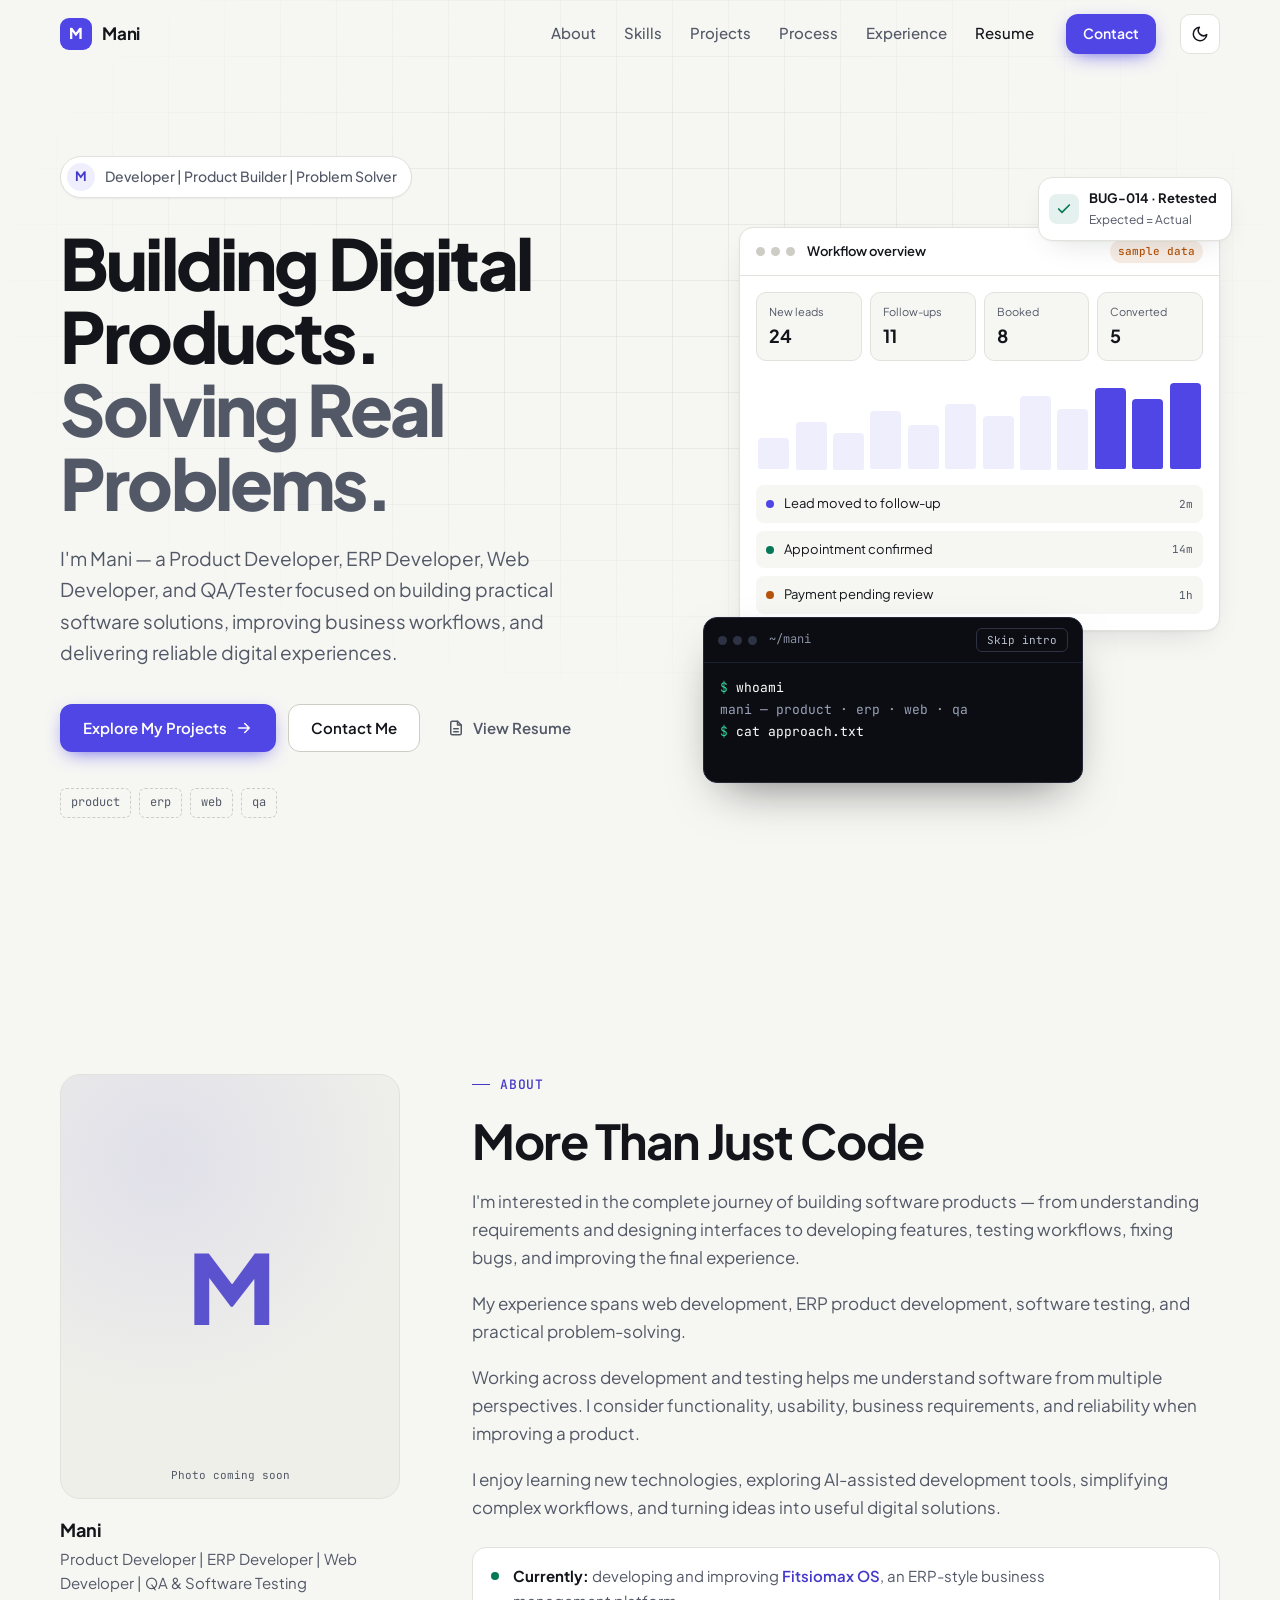
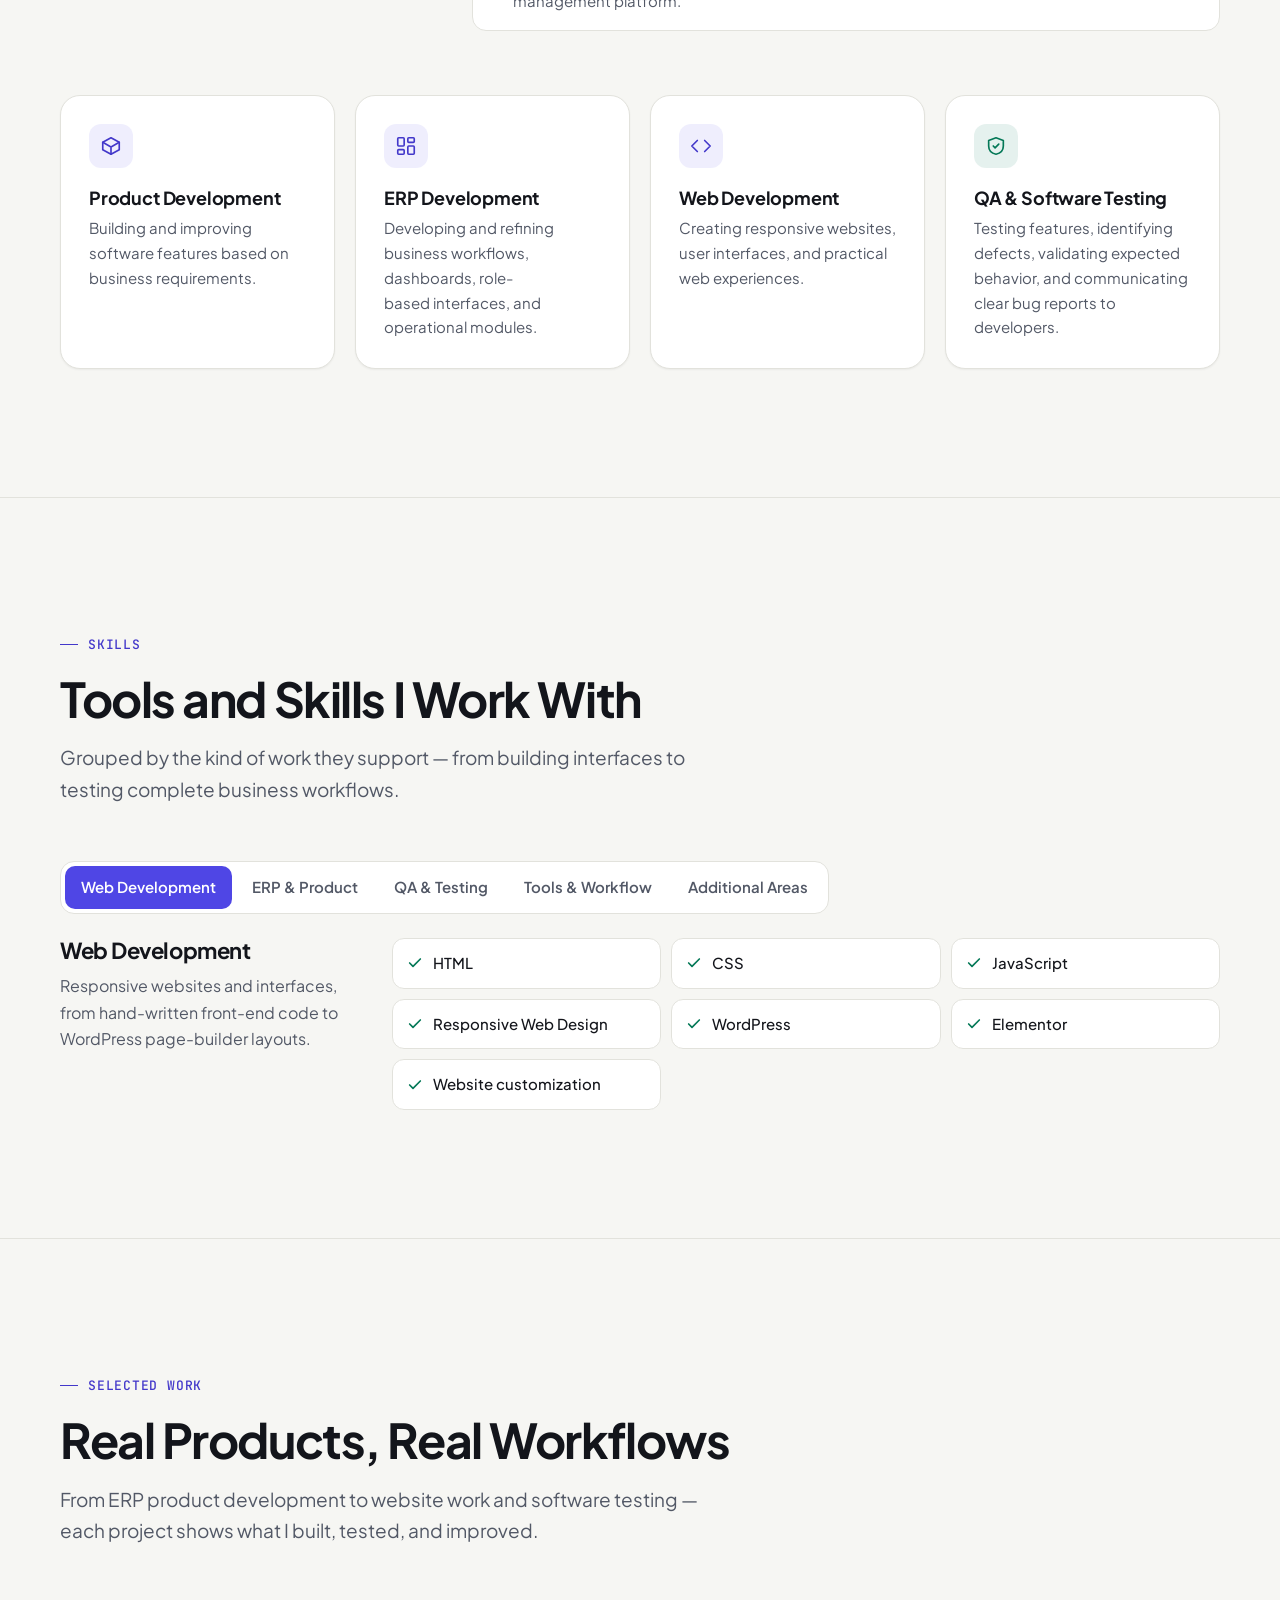
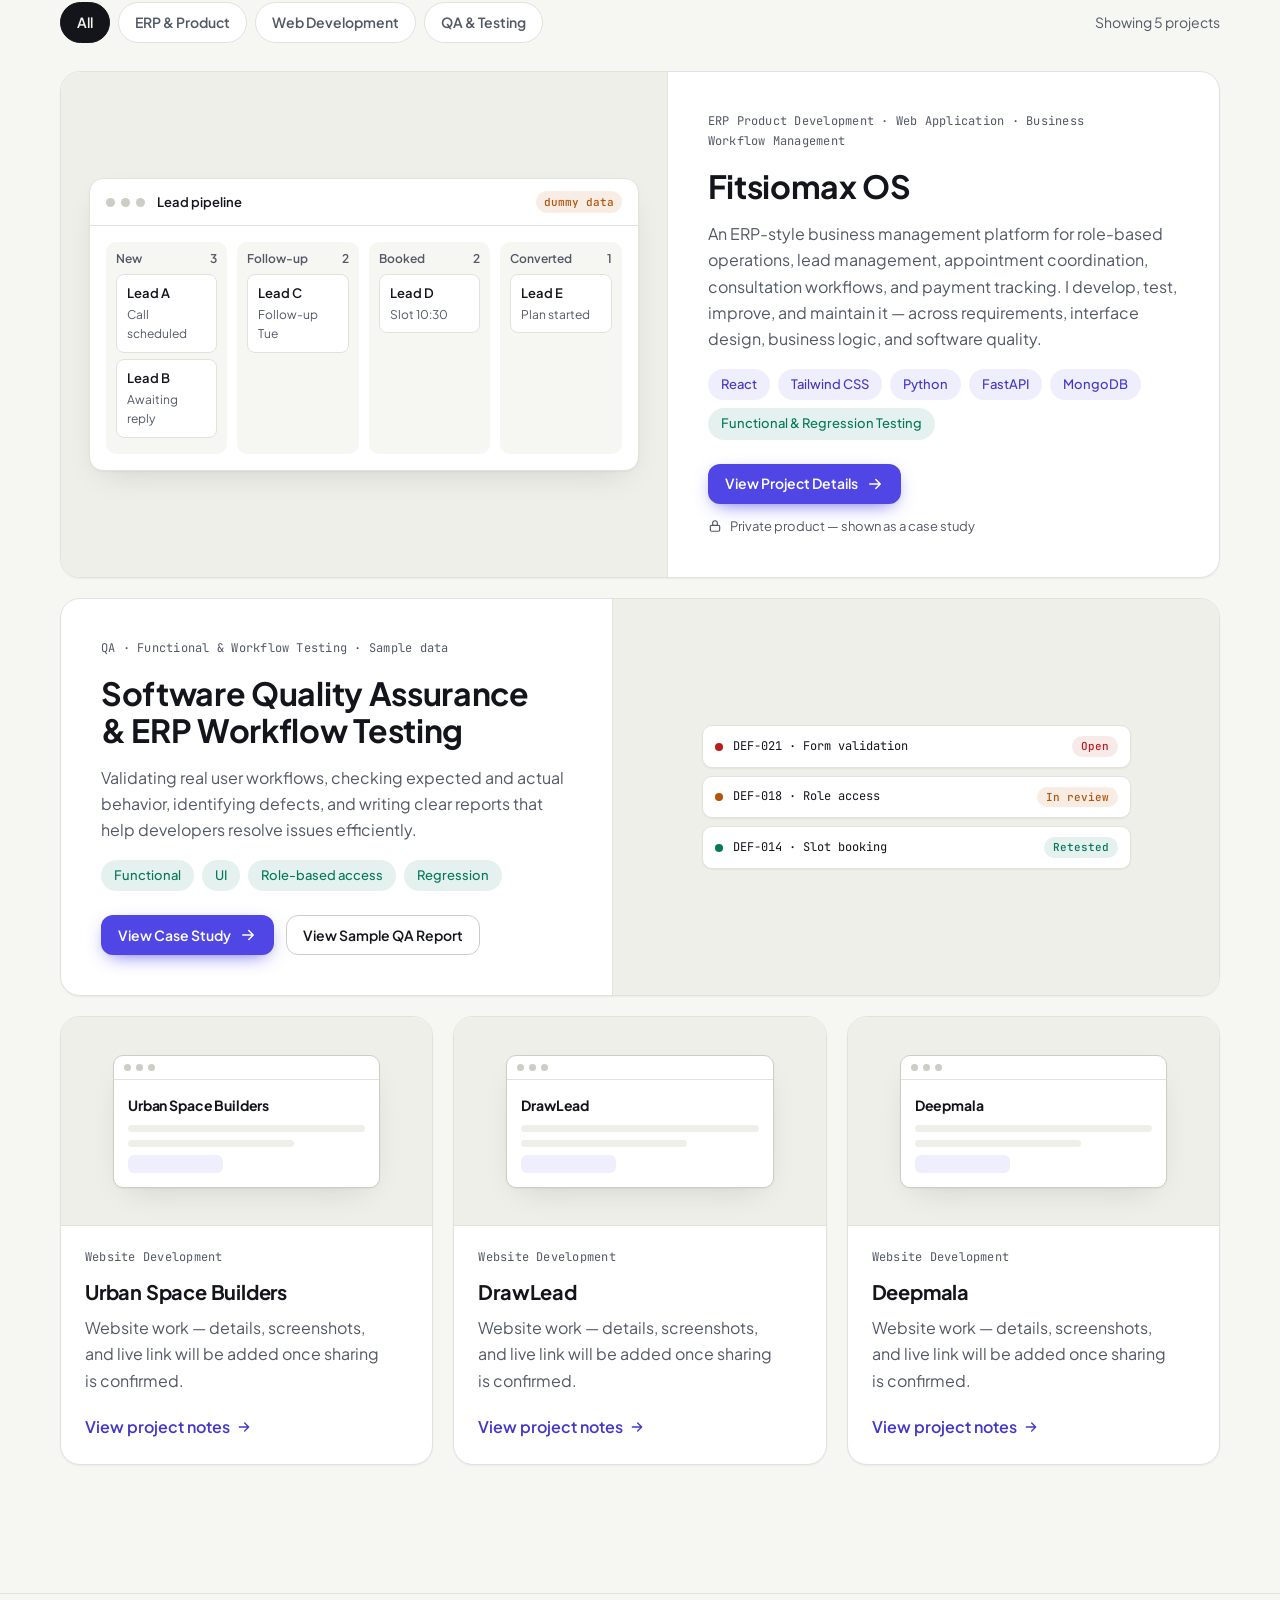
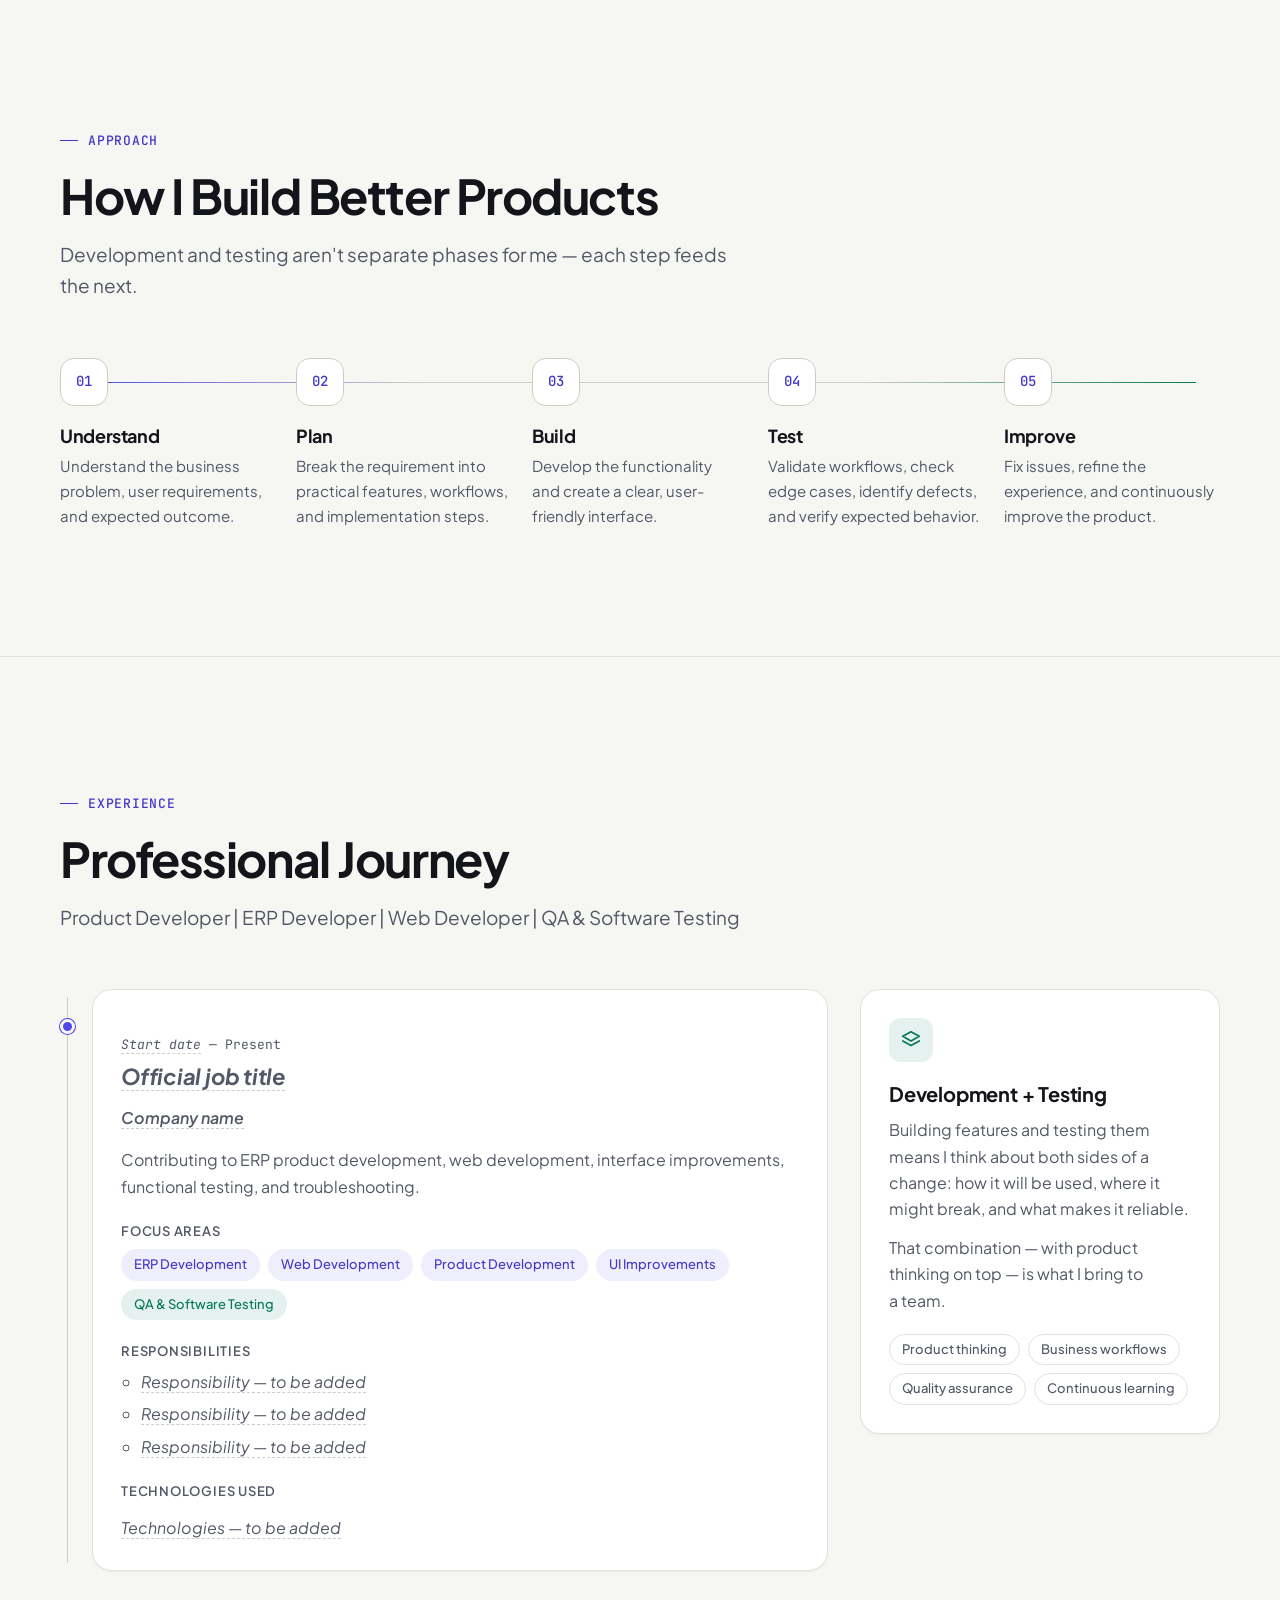
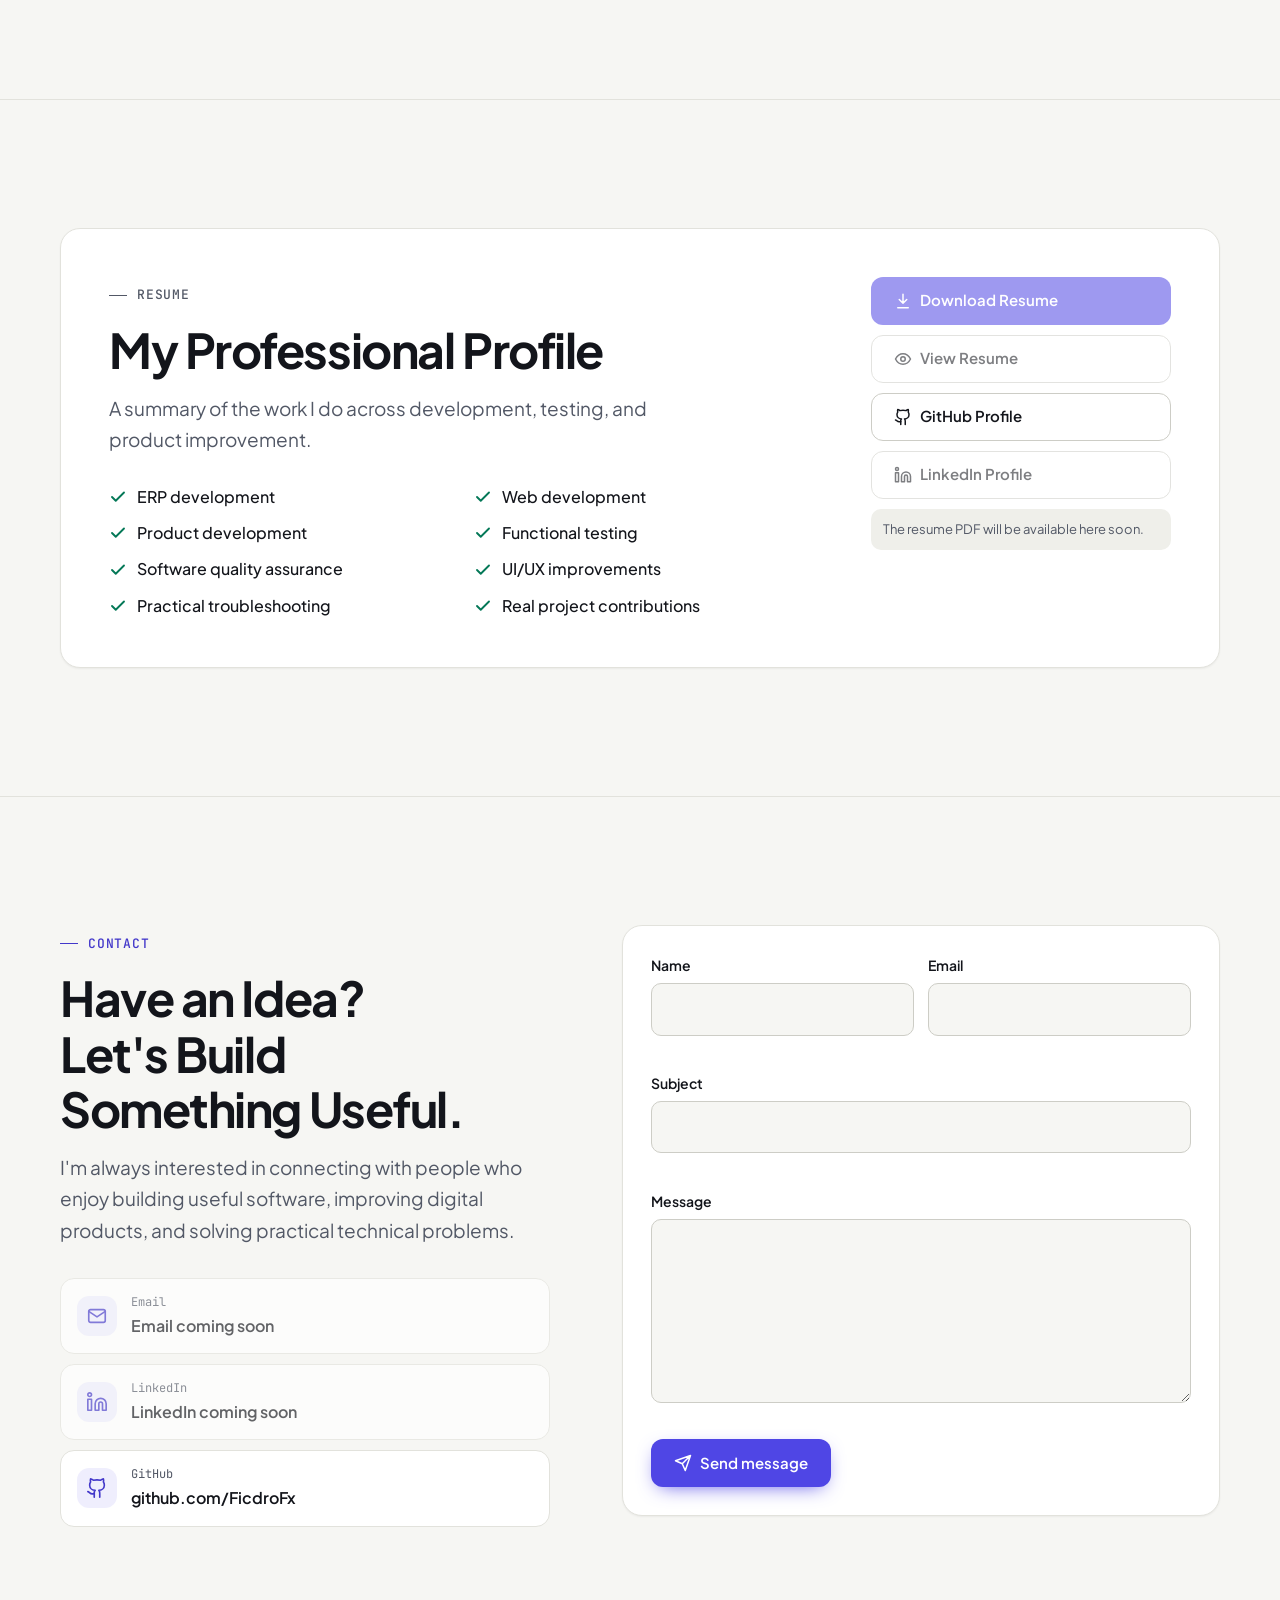
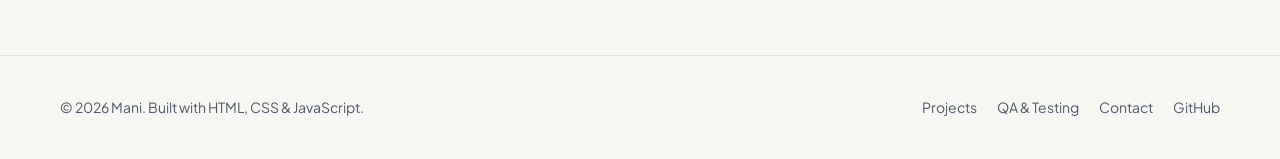
==== index.html @ da6dd42a "Add portfolio website: homepage, case studies, design system Plain HTML/CSS/JS portfolio for Mani, r" ====
<!doctype html>
<html lang="en" data-root="">
<head>
  <meta charset="utf-8">
  <meta name="viewport" content="width=device-width, initial-scale=1">
  <title>Mani | Product Developer, ERP Developer &amp; Web Developer</title>
  <meta name="description" content="Explore Mani's portfolio featuring ERP product development, web development, software testing, QA workflows, and practical digital product improvements.">
  <meta name="author" content="Mani">
  <link rel="canonical" href="https://ficdrofx.github.io/MeeeWeb/">

  <meta property="og:type" content="website">
  <meta property="og:site_name" content="Mani — Portfolio">
  <meta property="og:title" content="Mani | Product Developer, ERP Developer &amp; Web Developer">
  <meta property="og:description" content="ERP product development, web development, and software QA — building, testing, and improving real software products.">
  <meta property="og:url" content="https://ficdrofx.github.io/MeeeWeb/">
  <meta property="og:image" content="https://ficdrofx.github.io/MeeeWeb/assets/img/og-image.png">
  <meta property="og:image:width" content="1200">
  <meta property="og:image:height" content="630">
  <meta name="twitter:card" content="summary_large_image">

  <meta name="theme-color" content="#f6f6f3" media="(prefers-color-scheme: light)">
  <meta name="theme-color" content="#0c0e13" media="(prefers-color-scheme: dark)">
  <link rel="icon" href="assets/img/favicon.svg" type="image/svg+xml">
  <link rel="apple-touch-icon" href="assets/img/apple-touch-icon.png">

  <script>
    (function () {
      var t;
      try { t = localStorage.getItem("theme"); } catch (e) {}
      if (t !== "light" && t !== "dark") t = matchMedia("(prefers-color-scheme: dark)").matches ? "dark" : "light";
      document.documentElement.setAttribute("data-theme", t);
      document.documentElement.classList.add("js");
    })();
  </script>

  <link rel="preconnect" href="https://fonts.googleapis.com">
  <link rel="preconnect" href="https://fonts.gstatic.com" crossorigin>
  <link rel="stylesheet" href="https://fonts.googleapis.com/css2?family=JetBrains+Mono:wght@400;500;600&family=Plus+Jakarta+Sans:wght@400;500;600;700;800&display=swap">
  <link rel="stylesheet" href="assets/css/styles.css">
  <script src="assets/js/config.js" defer></script>
  <script src="assets/js/main.js" defer></script>

  <script type="application/ld+json">
  {
    "@context": "https://schema.org",
    "@type": "Person",
    "name": "Mani",
    "jobTitle": "Product Developer, ERP Developer, Web Developer, QA & Software Testing",
    "url": "https://ficdrofx.github.io/MeeeWeb/",
    "sameAs": ["https://github.com/FicdroFx"]
  }
  </script>
</head>
<body>
  <a class="skip-link" href="#main">Skip to content</a>

  <header class="site-header">
    <div class="container header-inner">
      <a class="brand" href="#top" aria-label="Mani, back to top">
        <span class="brand-mark" aria-hidden="true">M</span>
        <span>Mani</span>
      </a>
      <nav id="site-nav" class="site-nav" aria-label="Primary">
        <ul class="nav-list">
          <li><a class="nav-link" href="#about">About</a></li>
          <li><a class="nav-link" href="#skills">Skills</a></li>
          <li><a class="nav-link" href="#projects">Projects</a></li>
          <li><a class="nav-link" href="#process">Process</a></li>
          <li><a class="nav-link" href="#experience">Experience</a></li>
          <li><a class="nav-link" href="#resume">Resume</a></li>
        </ul>
        <a class="btn btn-primary btn-sm nav-cta" href="#contact">Contact</a>
      </nav>
      <div class="header-actions">
        <button class="icon-btn" type="button" data-theme-toggle aria-label="Switch theme">
          <svg class="icon-sun" viewBox="0 0 24 24" fill="none" stroke="currentColor" stroke-width="2" stroke-linecap="round" aria-hidden="true"><circle cx="12" cy="12" r="4"/><path d="M12 2v2M12 20v2M4.9 4.9l1.4 1.4M17.7 17.7l1.4 1.4M2 12h2M20 12h2M4.9 19.1l1.4-1.4M17.7 6.3l1.4-1.4"/></svg>
          <svg class="icon-moon" viewBox="0 0 24 24" fill="none" stroke="currentColor" stroke-width="2" stroke-linecap="round" stroke-linejoin="round" aria-hidden="true"><path d="M21 12.8A9 9 0 1 1 11.2 3a7 7 0 0 0 9.8 9.8z"/></svg>
        </button>
        <button class="icon-btn menu-toggle" type="button" data-menu-toggle aria-controls="site-nav" aria-expanded="false" aria-label="Open menu">
          <svg class="icon-menu" viewBox="0 0 24 24" fill="none" stroke="currentColor" stroke-width="2" stroke-linecap="round" aria-hidden="true"><path d="M4 7h16M4 12h16M4 17h16"/></svg>
          <svg class="icon-close" viewBox="0 0 24 24" fill="none" stroke="currentColor" stroke-width="2" stroke-linecap="round" aria-hidden="true"><path d="M6 6l12 12M18 6 6 18"/></svg>
        </button>
      </div>
    </div>
  </header>

  <main id="main" tabindex="-1">

    <!-- ============ HERO ============ -->
    <section id="top" class="hero" aria-labelledby="hero-title">
      <div class="container hero-grid">
        <div class="hero-copy">
          <p class="status-badge reveal">
            <span class="avatar" data-photo data-photo-decorative aria-hidden="true">M</span>
            Developer | Product Builder | Problem Solver
          </p>
          <h1 id="hero-title" class="hero-title reveal reveal-delay-1">
            Building Digital Products.
            <span>Solving Real Problems.</span>
          </h1>
          <p class="hero-text reveal reveal-delay-2">
            I'm Mani — a Product Developer, ERP Developer, Web Developer, and QA/Tester focused on building practical software solutions, improving business workflows, and delivering reliable digital experiences.
          </p>
          <div class="hero-actions reveal reveal-delay-3">
            <a class="btn btn-primary" href="#projects">
              Explore My Projects
              <svg class="icon-arrow" viewBox="0 0 24 24" fill="none" stroke="currentColor" stroke-width="2" stroke-linecap="round" stroke-linejoin="round" aria-hidden="true"><path d="M5 12h14M13 6l6 6-6 6"/></svg>
            </a>
            <a class="btn btn-secondary" href="#contact">Contact Me</a>
            <a class="btn btn-ghost" href="#resume">
              <svg viewBox="0 0 24 24" fill="none" stroke="currentColor" stroke-width="2" stroke-linecap="round" stroke-linejoin="round" aria-hidden="true"><path d="M14 3H7a2 2 0 0 0-2 2v14a2 2 0 0 0 2 2h10a2 2 0 0 0 2-2V8z"/><path d="M14 3v5h5M9 13h6M9 17h6"/></svg>
              View Resume
            </a>
          </div>
          <ul class="hero-roles reveal reveal-delay-3" aria-label="Areas of work">
            <li>product</li>
            <li>erp</li>
            <li>web</li>
            <li>qa</li>
          </ul>
        </div>

        <!-- Product-interface composition. All numbers are sample data. -->
        <div class="hero-visual reveal reveal-delay-2">
          <div class="mock-window hv-dashboard" aria-hidden="true">
            <div class="mock-bar">
              <span class="dots"><i></i><i></i><i></i></span>
              <span class="mock-title">Workflow overview</span>
              <span class="mock-pill">sample data</span>
            </div>
            <div class="mock-body">
              <div class="mock-stats">
                <div class="mock-stat"><span>New leads</span><strong>24</strong></div>
                <div class="mock-stat"><span>Follow-ups</span><strong>11</strong></div>
                <div class="mock-stat"><span>Booked</span><strong>8</strong></div>
                <div class="mock-stat"><span>Converted</span><strong>5</strong></div>
              </div>
              <div class="mock-chart">
                <i style="--h:34%;--i:0"></i><i style="--h:52%;--i:1"></i><i style="--h:40%;--i:2"></i><i style="--h:63%;--i:3"></i><i style="--h:48%;--i:4"></i><i style="--h:71%;--i:5"></i><i style="--h:58%;--i:6"></i><i style="--h:80%;--i:7"></i><i style="--h:66%;--i:8"></i><i class="on" style="--h:88%;--i:9"></i><i class="on" style="--h:76%;--i:10"></i><i class="on" style="--h:94%;--i:11"></i>
              </div>
              <ul class="mock-rows">
                <li><span class="dot"></span>Lead moved to follow-up<span>2m</span></li>
                <li><span class="dot dot-green"></span>Appointment confirmed<span>14m</span></li>
                <li><span class="dot dot-amber"></span>Payment pending review<span>1h</span></li>
              </ul>
            </div>
          </div>

          <div class="terminal hv-terminal" data-terminal>
            <div class="terminal-bar">
              <span class="dots" aria-hidden="true"><i></i><i></i><i></i></span>
              <span aria-hidden="true">~/mani</span>
              <button class="terminal-skip" type="button" data-terminal-skip>Skip intro</button>
            </div>
            <p class="visually-hidden">Mani works across product, ERP, web, and QA, following a process of understand, plan, build, test, and improve.</p>
            <div class="terminal-output" aria-hidden="true">
              <p class="t-line t-cmd" data-line>whoami</p>
              <p class="t-line" data-line>mani — product · erp · web · qa</p>
              <p class="t-line t-cmd" data-line>cat approach.txt</p>
              <p class="t-line" data-line>understand → plan → build → test → improve</p>
            </div>
          </div>

          <div class="hv-chip" aria-hidden="true">
            <span class="chip-icon"><svg viewBox="0 0 24 24" fill="none" stroke="currentColor" stroke-width="2.5" stroke-linecap="round" stroke-linejoin="round"><path d="M20 6 9 17l-5-5"/></svg></span>
            <div><strong>BUG-014 · Retested</strong><span>Expected = Actual</span></div>
          </div>
        </div>
      </div>
    </section>

    <!-- ============ ABOUT ============ -->
    <section id="about" class="section" aria-labelledby="about-title">
      <div class="container">
        <div class="about-grid">
          <figure class="profile-card reveal">
            <!-- Replace with your photo by setting photoUrl in assets/js/config.js -->
            <div class="profile-photo" data-photo>
              <span class="profile-monogram" aria-hidden="true">M</span>
              <span class="profile-photo-note">Photo coming soon</span>
            </div>
            <figcaption>
              <strong>Mani</strong>
              <span>Product Developer | ERP Developer | Web Developer | QA &amp; Software Testing</span>
            </figcaption>
          </figure>

          <div class="about-copy reveal reveal-delay-1">
            <p class="eyebrow">About</p>
            <h2 id="about-title" class="section-title">More Than Just Code</h2>
            <p>I'm interested in the complete journey of building software products — from understanding requirements and designing interfaces to developing features, testing workflows, fixing bugs, and improving the final experience.</p>
            <p>My experience spans web development, ERP product development, software testing, and practical problem-solving.</p>
            <p>Working across development and testing helps me understand software from multiple perspectives. I consider functionality, usability, business requirements, and reliability when improving a product.</p>
            <p>I enjoy learning new technologies, exploring AI-assisted development tools, simplifying complex workflows, and turning ideas into useful digital solutions.</p>
            <div class="now-card">
              <span class="live-dot" aria-hidden="true"></span>
              <p><strong>Currently:</strong> developing and improving <a class="text-link" href="projects/fitsiomax-os/">Fitsiomax OS</a>, an ERP-style business management platform.</p>
            </div>
          </div>
        </div>

        <div class="grid grid-4">
          <article class="card card-hover feature-card reveal">
            <div class="icon-tile"><svg viewBox="0 0 24 24" fill="none" stroke="currentColor" stroke-width="1.8" stroke-linecap="round" stroke-linejoin="round" aria-hidden="true"><path d="M21 8 12 3 3 8v8l9 5 9-5z"/><path d="m3 8 9 5 9-5M12 13v8"/></svg></div>
            <h3>Product Development</h3>
            <p>Building and improving software features based on business requirements.</p>
          </article>
          <article class="card card-hover feature-card reveal reveal-delay-1">
            <div class="icon-tile"><svg viewBox="0 0 24 24" fill="none" stroke="currentColor" stroke-width="1.8" stroke-linecap="round" stroke-linejoin="round" aria-hidden="true"><rect x="3" y="3" width="7" height="9" rx="1"/><rect x="14" y="3" width="7" height="5" rx="1"/><rect x="14" y="12" width="7" height="9" rx="1"/><rect x="3" y="16" width="7" height="5" rx="1"/></svg></div>
            <h3>ERP Development</h3>
            <p>Developing and refining business workflows, dashboards, role-based interfaces, and operational modules.</p>
          </article>
          <article class="card card-hover feature-card reveal reveal-delay-2">
            <div class="icon-tile"><svg viewBox="0 0 24 24" fill="none" stroke="currentColor" stroke-width="1.8" stroke-linecap="round" stroke-linejoin="round" aria-hidden="true"><path d="m16 18 6-6-6-6M8 6l-6 6 6 6"/></svg></div>
            <h3>Web Development</h3>
            <p>Creating responsive websites, user interfaces, and practical web experiences.</p>
          </article>
          <article class="card card-hover feature-card reveal reveal-delay-3">
            <div class="icon-tile green"><svg viewBox="0 0 24 24" fill="none" stroke="currentColor" stroke-width="1.8" stroke-linecap="round" stroke-linejoin="round" aria-hidden="true"><path d="M12 3 4 6v6c0 5 3.5 8 8 9 4.5-1 8-4 8-9V6z"/><path d="m9 12 2 2 4-4"/></svg></div>
            <h3>QA &amp; Software Testing</h3>
            <p>Testing features, identifying defects, validating expected behavior, and communicating clear bug reports to developers.</p>
          </article>
        </div>
      </div>
    </section>

    <!-- ============ SKILLS ============ -->
    <section id="skills" class="section" aria-labelledby="skills-title">
      <div class="container">
        <div class="section-head reveal">
          <p class="eyebrow">Skills</p>
          <h2 id="skills-title" class="section-title">Tools and Skills I Work With</h2>
          <p class="lead">Grouped by the kind of work they support — from building interfaces to testing complete business workflows.</p>
        </div>

        <div data-tabs class="reveal">
          <div class="tablist" role="tablist" aria-label="Skill categories">
            <button class="tab" type="button" role="tab" id="tab-web" aria-controls="panel-web" aria-selected="true">Web Development</button>
            <button class="tab" type="button" role="tab" id="tab-erp" aria-controls="panel-erp" aria-selected="false" tabindex="-1">ERP &amp; Product</button>
            <button class="tab" type="button" role="tab" id="tab-qa" aria-controls="panel-qa" aria-selected="false" tabindex="-1">QA &amp; Testing</button>
            <button class="tab" type="button" role="tab" id="tab-tools" aria-controls="panel-tools" aria-selected="false" tabindex="-1">Tools &amp; Workflow</button>
            <button class="tab" type="button" role="tab" id="tab-more" aria-controls="panel-more" aria-selected="false" tabindex="-1">Additional Areas</button>
          </div>

          <div class="tab-panel" role="tabpanel" id="panel-web" aria-labelledby="tab-web" tabindex="0">
            <div class="tab-panel-intro">
              <h3>Web Development</h3>
              <p>Responsive websites and interfaces, from hand-written front-end code to WordPress page-builder layouts.</p>
            </div>
            <ul class="skill-grid">
              <li><svg viewBox="0 0 24 24" fill="none" stroke="currentColor" stroke-width="2.5" stroke-linecap="round" stroke-linejoin="round" aria-hidden="true"><path d="M20 6 9 17l-5-5"/></svg>HTML</li>
              <li><svg viewBox="0 0 24 24" fill="none" stroke="currentColor" stroke-width="2.5" stroke-linecap="round" stroke-linejoin="round" aria-hidden="true"><path d="M20 6 9 17l-5-5"/></svg>CSS</li>
              <li><svg viewBox="0 0 24 24" fill="none" stroke="currentColor" stroke-width="2.5" stroke-linecap="round" stroke-linejoin="round" aria-hidden="true"><path d="M20 6 9 17l-5-5"/></svg>JavaScript</li>
              <li><svg viewBox="0 0 24 24" fill="none" stroke="currentColor" stroke-width="2.5" stroke-linecap="round" stroke-linejoin="round" aria-hidden="true"><path d="M20 6 9 17l-5-5"/></svg>Responsive Web Design</li>
              <li><svg viewBox="0 0 24 24" fill="none" stroke="currentColor" stroke-width="2.5" stroke-linecap="round" stroke-linejoin="round" aria-hidden="true"><path d="M20 6 9 17l-5-5"/></svg>WordPress</li>
              <li><svg viewBox="0 0 24 24" fill="none" stroke="currentColor" stroke-width="2.5" stroke-linecap="round" stroke-linejoin="round" aria-hidden="true"><path d="M20 6 9 17l-5-5"/></svg>Elementor</li>
              <li><svg viewBox="0 0 24 24" fill="none" stroke="currentColor" stroke-width="2.5" stroke-linecap="round" stroke-linejoin="round" aria-hidden="true"><path d="M20 6 9 17l-5-5"/></svg>Website customization</li>
            </ul>
          </div>

          <div class="tab-panel" role="tabpanel" id="panel-erp" aria-labelledby="tab-erp" tabindex="0">
            <div class="tab-panel-intro">
              <h3>ERP &amp; Product Development</h3>
              <p>Turning business requirements into working features, workflows, and role-based interfaces.</p>
            </div>
            <ul class="skill-grid">
              <li><svg viewBox="0 0 24 24" fill="none" stroke="currentColor" stroke-width="2.5" stroke-linecap="round" stroke-linejoin="round" aria-hidden="true"><path d="M20 6 9 17l-5-5"/></svg>ERP system development</li>
              <li><svg viewBox="0 0 24 24" fill="none" stroke="currentColor" stroke-width="2.5" stroke-linecap="round" stroke-linejoin="round" aria-hidden="true"><path d="M20 6 9 17l-5-5"/></svg>Business workflow implementation</li>
              <li><svg viewBox="0 0 24 24" fill="none" stroke="currentColor" stroke-width="2.5" stroke-linecap="round" stroke-linejoin="round" aria-hidden="true"><path d="M20 6 9 17l-5-5"/></svg>Dashboard and interface development</li>
              <li><svg viewBox="0 0 24 24" fill="none" stroke="currentColor" stroke-width="2.5" stroke-linecap="round" stroke-linejoin="round" aria-hidden="true"><path d="M20 6 9 17l-5-5"/></svg>Role-based application workflows</li>
              <li><svg viewBox="0 0 24 24" fill="none" stroke="currentColor" stroke-width="2.5" stroke-linecap="round" stroke-linejoin="round" aria-hidden="true"><path d="M20 6 9 17l-5-5"/></svg>Feature development</li>
              <li><svg viewBox="0 0 24 24" fill="none" stroke="currentColor" stroke-width="2.5" stroke-linecap="round" stroke-linejoin="round" aria-hidden="true"><path d="M20 6 9 17l-5-5"/></svg>Requirements analysis</li>
              <li><svg viewBox="0 0 24 24" fill="none" stroke="currentColor" stroke-width="2.5" stroke-linecap="round" stroke-linejoin="round" aria-hidden="true"><path d="M20 6 9 17l-5-5"/></svg>Product improvement</li>
            </ul>
          </div>

          <div class="tab-panel" role="tabpanel" id="panel-qa" aria-labelledby="tab-qa" tabindex="0">
            <div class="tab-panel-intro">
              <h3>QA &amp; Software Testing</h3>
              <p>Checking that real workflows behave as expected — and reporting clearly when they don't.</p>
            </div>
            <ul class="skill-grid">
              <li><svg viewBox="0 0 24 24" fill="none" stroke="currentColor" stroke-width="2.5" stroke-linecap="round" stroke-linejoin="round" aria-hidden="true"><path d="M20 6 9 17l-5-5"/></svg>Functional Testing</li>
              <li><svg viewBox="0 0 24 24" fill="none" stroke="currentColor" stroke-width="2.5" stroke-linecap="round" stroke-linejoin="round" aria-hidden="true"><path d="M20 6 9 17l-5-5"/></svg>UI Testing</li>
              <li><svg viewBox="0 0 24 24" fill="none" stroke="currentColor" stroke-width="2.5" stroke-linecap="round" stroke-linejoin="round" aria-hidden="true"><path d="M20 6 9 17l-5-5"/></svg>Regression Testing</li>
              <li><svg viewBox="0 0 24 24" fill="none" stroke="currentColor" stroke-width="2.5" stroke-linecap="round" stroke-linejoin="round" aria-hidden="true"><path d="M20 6 9 17l-5-5"/></svg>Workflow Testing</li>
              <li><svg viewBox="0 0 24 24" fill="none" stroke="currentColor" stroke-width="2.5" stroke-linecap="round" stroke-linejoin="round" aria-hidden="true"><path d="M20 6 9 17l-5-5"/></svg>Bug Identification</li>
              <li><svg viewBox="0 0 24 24" fill="none" stroke="currentColor" stroke-width="2.5" stroke-linecap="round" stroke-linejoin="round" aria-hidden="true"><path d="M20 6 9 17l-5-5"/></svg>Defect Reporting</li>
              <li><svg viewBox="0 0 24 24" fill="none" stroke="currentColor" stroke-width="2.5" stroke-linecap="round" stroke-linejoin="round" aria-hidden="true"><path d="M20 6 9 17l-5-5"/></svg>Expected vs. Actual Result Validation</li>
              <li><svg viewBox="0 0 24 24" fill="none" stroke="currentColor" stroke-width="2.5" stroke-linecap="round" stroke-linejoin="round" aria-hidden="true"><path d="M20 6 9 17l-5-5"/></svg>Test Case Preparation</li>
              <li><svg viewBox="0 0 24 24" fill="none" stroke="currentColor" stroke-width="2.5" stroke-linecap="round" stroke-linejoin="round" aria-hidden="true"><path d="M20 6 9 17l-5-5"/></svg>Cross-Role Testing</li>
            </ul>
          </div>

          <div class="tab-panel" role="tabpanel" id="panel-tools" aria-labelledby="tab-tools" tabindex="0">
            <div class="tab-panel-intro">
              <h3>Tools &amp; Development Workflow</h3>
              <p>The everyday tools I use to write, version, debug, and ship changes.</p>
            </div>
            <ul class="skill-grid">
              <li><svg viewBox="0 0 24 24" fill="none" stroke="currentColor" stroke-width="2.5" stroke-linecap="round" stroke-linejoin="round" aria-hidden="true"><path d="M20 6 9 17l-5-5"/></svg>Git</li>
              <li><svg viewBox="0 0 24 24" fill="none" stroke="currentColor" stroke-width="2.5" stroke-linecap="round" stroke-linejoin="round" aria-hidden="true"><path d="M20 6 9 17l-5-5"/></svg>GitHub</li>
              <li><svg viewBox="0 0 24 24" fill="none" stroke="currentColor" stroke-width="2.5" stroke-linecap="round" stroke-linejoin="round" aria-hidden="true"><path d="M20 6 9 17l-5-5"/></svg>Visual Studio Code</li>
              <li><svg viewBox="0 0 24 24" fill="none" stroke="currentColor" stroke-width="2.5" stroke-linecap="round" stroke-linejoin="round" aria-hidden="true"><path d="M20 6 9 17l-5-5"/></svg>AI-assisted coding tools</li>
              <li><svg viewBox="0 0 24 24" fill="none" stroke="currentColor" stroke-width="2.5" stroke-linecap="round" stroke-linejoin="round" aria-hidden="true"><path d="M20 6 9 17l-5-5"/></svg>Browser developer tools</li>
              <li><svg viewBox="0 0 24 24" fill="none" stroke="currentColor" stroke-width="2.5" stroke-linecap="round" stroke-linejoin="round" aria-hidden="true"><path d="M20 6 9 17l-5-5"/></svg>Deployment and troubleshooting workflows</li>
            </ul>
          </div>

          <div class="tab-panel" role="tabpanel" id="panel-more" aria-labelledby="tab-more" tabindex="0">
            <div class="tab-panel-intro">
              <h3>Additional Areas</h3>
              <p>Work that sits around development — keeping products usable, maintained, and running.</p>
            </div>
            <ul class="skill-grid">
              <li><svg viewBox="0 0 24 24" fill="none" stroke="currentColor" stroke-width="2.5" stroke-linecap="round" stroke-linejoin="round" aria-hidden="true"><path d="M20 6 9 17l-5-5"/></svg>UI/UX improvement</li>
              <li><svg viewBox="0 0 24 24" fill="none" stroke="currentColor" stroke-width="2.5" stroke-linecap="round" stroke-linejoin="round" aria-hidden="true"><path d="M20 6 9 17l-5-5"/></svg>Website maintenance</li>
              <li><svg viewBox="0 0 24 24" fill="none" stroke="currentColor" stroke-width="2.5" stroke-linecap="round" stroke-linejoin="round" aria-hidden="true"><path d="M20 6 9 17l-5-5"/></svg>Technical troubleshooting</li>
              <li><svg viewBox="0 0 24 24" fill="none" stroke="currentColor" stroke-width="2.5" stroke-linecap="round" stroke-linejoin="round" aria-hidden="true"><path d="M20 6 9 17l-5-5"/></svg>CRM and business applications</li>
              <li><svg viewBox="0 0 24 24" fill="none" stroke="currentColor" stroke-width="2.5" stroke-linecap="round" stroke-linejoin="round" aria-hidden="true"><path d="M20 6 9 17l-5-5"/></svg>AI-powered development workflows</li>
            </ul>
          </div>
        </div>
      </div>
    </section>

    <!-- ============ PROJECTS ============ -->
    <section id="projects" class="section" aria-labelledby="projects-title">
      <div class="container">
        <div class="section-head reveal">
          <p class="eyebrow">Selected Work</p>
          <h2 id="projects-title" class="section-title">Real Products, Real Workflows</h2>
          <p class="lead">From ERP product development to website work and software testing — each project shows what I built, tested, and improved.</p>
        </div>

        <div class="filter-bar reveal" data-filter role="group" aria-label="Filter projects">
          <button class="filter-btn" type="button" data-value="all" aria-pressed="true">All</button>
          <button class="filter-btn" type="button" data-value="erp" aria-pressed="false">ERP &amp; Product</button>
          <button class="filter-btn" type="button" data-value="web" aria-pressed="false">Web Development</button>
          <button class="filter-btn" type="button" data-value="qa" aria-pressed="false">QA &amp; Testing</button>
          <p class="filter-status" data-filter-status aria-live="polite">Showing 5 projects</p>
        </div>

        <ul class="project-list">
          <!-- Featured: Fitsiomax OS -->
          <li class="project-featured reveal" data-category="erp qa">
            <article class="card project-card">
              <div class="project-thumb" aria-hidden="true">
                <div class="mock-window">
                  <div class="mock-bar">
                    <span class="dots"><i></i><i></i><i></i></span>
                    <span class="mock-title">Lead pipeline</span>
                    <span class="mock-pill">dummy data</span>
                  </div>
                  <div class="mock-body">
                    <div class="mock-board">
                      <div class="mock-col"><h4>New <span>3</span></h4>
                        <div class="mock-item"><b>Lead A</b><span>Call scheduled</span></div>
                        <div class="mock-item"><b>Lead B</b><span>Awaiting reply</span></div>
                      </div>
                      <div class="mock-col"><h4>Follow-up <span>2</span></h4>
                        <div class="mock-item"><b>Lead C</b><span>Follow-up Tue</span></div>
                      </div>
                      <div class="mock-col"><h4>Booked <span>2</span></h4>
                        <div class="mock-item"><b>Lead D</b><span>Slot 10:30</span></div>
                      </div>
                      <div class="mock-col"><h4>Converted <span>1</span></h4>
                        <div class="mock-item"><b>Lead E</b><span>Plan started</span></div>
                      </div>
                    </div>
                  </div>
                </div>
              </div>
              <div class="project-body">
                <p class="project-meta">ERP Product Development · Web Application · Business Workflow Management</p>
                <h3><a href="projects/fitsiomax-os/">Fitsiomax OS</a></h3>
                <p>An ERP-style business management platform for role-based operations, lead management, appointment coordination, consultation workflows, and payment tracking. I develop, test, improve, and maintain it — across requirements, interface design, business logic, and software quality.</p>
                <ul class="tag-list" aria-label="Technologies">
                  <li class="tag tag-accent">React</li>
                  <li class="tag tag-accent">Tailwind CSS</li>
                  <li class="tag tag-accent">Python</li>
                  <li class="tag tag-accent">FastAPI</li>
                  <li class="tag tag-accent">MongoDB</li>
                  <li class="tag tag-green">Functional &amp; Regression Testing</li>
                </ul>
                <div class="project-actions">
                  <a class="btn btn-primary btn-sm" href="projects/fitsiomax-os/">
                    View Project Details
                    <svg class="icon-arrow" viewBox="0 0 24 24" fill="none" stroke="currentColor" stroke-width="2" stroke-linecap="round" stroke-linejoin="round" aria-hidden="true"><path d="M5 12h14M13 6l6 6-6 6"/></svg>
                  </a>
                  <p class="privacy-note">
                    <svg viewBox="0 0 24 24" fill="none" stroke="currentColor" stroke-width="2" stroke-linecap="round" stroke-linejoin="round" aria-hidden="true"><rect x="4" y="11" width="16" height="10" rx="2"/><path d="M8 11V7a4 4 0 0 1 8 0v4"/></svg>
                    Private product — shown as a case study
                  </p>
                </div>
              </div>
            </article>
          </li>

          <li class="project-featured is-reversed reveal" data-category="qa">
            <article class="card project-card">
              <div class="project-thumb" aria-hidden="true">
                <div class="qa-thumb">
                  <div class="qa-thumb-row"><span class="dot dot-red"></span>DEF-021 · Form validation<span class="tag tag-red">Open</span></div>
                  <div class="qa-thumb-row"><span class="dot dot-amber"></span>DEF-018 · Role access<span class="tag tag-amber">In review</span></div>
                  <div class="qa-thumb-row"><span class="dot dot-green"></span>DEF-014 · Slot booking<span class="tag tag-green">Retested</span></div>
                </div>
              </div>
              <div class="project-body">
                <p class="project-meta">QA · Functional &amp; Workflow Testing · Sample data</p>
                <h3><a href="projects/qa-testing/">Software Quality Assurance &amp; ERP Workflow Testing</a></h3>
                <p>Validating real user workflows, checking expected and actual behavior, identifying defects, and writing clear reports that help developers resolve issues efficiently.</p>
                <ul class="tag-list" aria-label="Testing types">
                  <li class="tag tag-green">Functional</li>
                  <li class="tag tag-green">UI</li>
                  <li class="tag tag-green">Role-based access</li>
                  <li class="tag tag-green">Regression</li>
                </ul>
                <div class="project-actions">
                  <a class="btn btn-primary btn-sm" href="projects/qa-testing/">
                    View Case Study
                    <svg class="icon-arrow" viewBox="0 0 24 24" fill="none" stroke="currentColor" stroke-width="2" stroke-linecap="round" stroke-linejoin="round" aria-hidden="true"><path d="M5 12h14M13 6l6 6-6 6"/></svg>
                  </a>
                  <a class="btn btn-secondary btn-sm" href="projects/qa-testing/#sample-report">View Sample QA Report</a>
                </div>
              </div>
            </article>
          </li>

          <li class="reveal reveal-delay-1" data-category="web">
            <article class="card project-card">
              <div class="project-thumb" aria-hidden="true">
                <div class="site-thumb"><div class="site-thumb-bar"><i></i><i></i><i></i></div><div class="site-thumb-body"><b>Urban Space Builders</b><i></i><i></i><i></i></div></div>
              </div>
              <div class="project-body">
                <p class="project-meta">Website Development</p>
                <h3><a href="projects/websites/#urban-space-builders">Urban Space Builders</a></h3>
                <p>Website work — details, screenshots, and live link will be added once sharing is confirmed.</p>
                <span class="text-link" aria-hidden="true">View project notes <svg viewBox="0 0 24 24" fill="none" stroke="currentColor" stroke-width="2" stroke-linecap="round" stroke-linejoin="round"><path d="M5 12h14M13 6l6 6-6 6"/></svg></span>
              </div>
            </article>
          </li>

          <li class="reveal reveal-delay-2" data-category="web">
            <article class="card project-card">
              <div class="project-thumb" aria-hidden="true">
                <div class="site-thumb"><div class="site-thumb-bar"><i></i><i></i><i></i></div><div class="site-thumb-body"><b>DrawLead</b><i></i><i></i><i></i></div></div>
              </div>
              <div class="project-body">
                <p class="project-meta">Website Development</p>
                <h3><a href="projects/websites/#drawlead">DrawLead</a></h3>
                <p>Website work — details, screenshots, and live link will be added once sharing is confirmed.</p>
                <span class="text-link" aria-hidden="true">View project notes <svg viewBox="0 0 24 24" fill="none" stroke="currentColor" stroke-width="2" stroke-linecap="round" stroke-linejoin="round"><path d="M5 12h14M13 6l6 6-6 6"/></svg></span>
              </div>
            </article>
          </li>

          <li class="reveal reveal-delay-3" data-category="web">
            <article class="card project-card">
              <div class="project-thumb" aria-hidden="true">
                <div class="site-thumb"><div class="site-thumb-bar"><i></i><i></i><i></i></div><div class="site-thumb-body"><b>Deepmala</b><i></i><i></i><i></i></div></div>
              </div>
              <div class="project-body">
                <p class="project-meta">Website Development</p>
                <h3><a href="projects/websites/#deepmala">Deepmala</a></h3>
                <p>Website work — details, screenshots, and live link will be added once sharing is confirmed.</p>
                <span class="text-link" aria-hidden="true">View project notes <svg viewBox="0 0 24 24" fill="none" stroke="currentColor" stroke-width="2" stroke-linecap="round" stroke-linejoin="round"><path d="M5 12h14M13 6l6 6-6 6"/></svg></span>
              </div>
            </article>
          </li>
        </ul>
      </div>
    </section>

    <!-- ============ PROCESS ============ -->
    <section id="process" class="section" aria-labelledby="process-title">
      <div class="container">
        <div class="section-head reveal">
          <p class="eyebrow">Approach</p>
          <h2 id="process-title" class="section-title">How I Build Better Products</h2>
          <p class="lead">Development and testing aren't separate phases for me — each step feeds the next.</p>
        </div>
        <ol class="process">
          <li class="process-step reveal">
            <span class="step-num" aria-hidden="true">01</span>
            <h3>Understand</h3>
            <p>Understand the business problem, user requirements, and expected outcome.</p>
          </li>
          <li class="process-step reveal reveal-delay-1">
            <span class="step-num" aria-hidden="true">02</span>
            <h3>Plan</h3>
            <p>Break the requirement into practical features, workflows, and implementation steps.</p>
          </li>
          <li class="process-step reveal reveal-delay-2">
            <span class="step-num" aria-hidden="true">03</span>
            <h3>Build</h3>
            <p>Develop the functionality and create a clear, user-friendly interface.</p>
          </li>
          <li class="process-step reveal reveal-delay-3">
            <span class="step-num" aria-hidden="true">04</span>
            <h3>Test</h3>
            <p>Validate workflows, check edge cases, identify defects, and verify expected behavior.</p>
          </li>
          <li class="process-step reveal reveal-delay-3">
            <span class="step-num" aria-hidden="true">05</span>
            <h3>Improve</h3>
            <p>Fix issues, refine the experience, and continuously improve the product.</p>
          </li>
        </ol>
      </div>
    </section>

    <!-- ============ EXPERIENCE ============ -->
    <section id="experience" class="section" aria-labelledby="experience-title">
      <div class="container">
        <div class="section-head reveal">
          <p class="eyebrow">Experience</p>
          <h2 id="experience-title" class="section-title">Professional Journey</h2>
          <p class="lead">Product Developer | ERP Developer | Web Developer | QA &amp; Software Testing</p>
        </div>

        <div class="exp-grid">
          <ol class="timeline">
            <!-- EDIT: replace every class="ph" placeholder below with your confirmed details. -->
            <li class="timeline-item reveal">
              <article class="card timeline-card">
                <p class="timeline-date"><span class="ph">Start date</span> — Present</p>
                <h3><span class="ph">Official job title</span></h3>
                <p class="timeline-org"><span class="ph">Company name</span></p>
                <p>Contributing to ERP product development, web development, interface improvements, functional testing, and troubleshooting.</p>

                <h4>Focus areas</h4>
                <ul class="tag-list">
                  <li class="tag tag-accent">ERP Development</li>
                  <li class="tag tag-accent">Web Development</li>
                  <li class="tag tag-accent">Product Development</li>
                  <li class="tag tag-accent">UI Improvements</li>
                  <li class="tag tag-green">QA &amp; Software Testing</li>
                </ul>

                <h4>Responsibilities</h4>
                <ul class="bullet-list">
                  <li><span class="ph">Responsibility — to be added</span></li>
                  <li><span class="ph">Responsibility — to be added</span></li>
                  <li><span class="ph">Responsibility — to be added</span></li>
                </ul>

                <h4>Technologies used</h4>
                <p><span class="ph">Technologies — to be added</span></p>
              </article>
            </li>
          </ol>

          <aside class="card positioning-card reveal reveal-delay-1" aria-labelledby="positioning-title">
            <div class="icon-tile green"><svg viewBox="0 0 24 24" fill="none" stroke="currentColor" stroke-width="1.8" stroke-linecap="round" stroke-linejoin="round" aria-hidden="true"><path d="m12 3 9 5-9 5-9-5z"/><path d="m3 13 9 5 9-5"/></svg></div>
            <h3 id="positioning-title">Development + Testing</h3>
            <p>Building features and testing them means I think about both sides of a change: how it will be used, where it might break, and what makes it reliable.</p>
            <p>That combination — with product thinking on top — is what I bring to a team.</p>
            <ul class="tag-list">
              <li class="tag">Product thinking</li>
              <li class="tag">Business workflows</li>
              <li class="tag">Quality assurance</li>
              <li class="tag">Continuous learning</li>
            </ul>
          </aside>
        </div>
      </div>
    </section>

    <!-- ============ RESUME ============ -->
    <section id="resume" class="section" aria-labelledby="resume-title">
      <div class="container">
        <div class="card resume-card reveal">
          <div>
            <p class="eyebrow">Resume</p>
            <h2 id="resume-title" class="section-title">My Professional Profile</h2>
            <p class="lead">A summary of the work I do across development, testing, and product improvement.</p>
            <ul class="highlights">
              <li><svg viewBox="0 0 24 24" fill="none" stroke="currentColor" stroke-width="2.5" stroke-linecap="round" stroke-linejoin="round" aria-hidden="true"><path d="M20 6 9 17l-5-5"/></svg>ERP development</li>
              <li><svg viewBox="0 0 24 24" fill="none" stroke="currentColor" stroke-width="2.5" stroke-linecap="round" stroke-linejoin="round" aria-hidden="true"><path d="M20 6 9 17l-5-5"/></svg>Web development</li>
              <li><svg viewBox="0 0 24 24" fill="none" stroke="currentColor" stroke-width="2.5" stroke-linecap="round" stroke-linejoin="round" aria-hidden="true"><path d="M20 6 9 17l-5-5"/></svg>Product development</li>
              <li><svg viewBox="0 0 24 24" fill="none" stroke="currentColor" stroke-width="2.5" stroke-linecap="round" stroke-linejoin="round" aria-hidden="true"><path d="M20 6 9 17l-5-5"/></svg>Functional testing</li>
              <li><svg viewBox="0 0 24 24" fill="none" stroke="currentColor" stroke-width="2.5" stroke-linecap="round" stroke-linejoin="round" aria-hidden="true"><path d="M20 6 9 17l-5-5"/></svg>Software quality assurance</li>
              <li><svg viewBox="0 0 24 24" fill="none" stroke="currentColor" stroke-width="2.5" stroke-linecap="round" stroke-linejoin="round" aria-hidden="true"><path d="M20 6 9 17l-5-5"/></svg>UI/UX improvements</li>
              <li><svg viewBox="0 0 24 24" fill="none" stroke="currentColor" stroke-width="2.5" stroke-linecap="round" stroke-linejoin="round" aria-hidden="true"><path d="M20 6 9 17l-5-5"/></svg>Practical troubleshooting</li>
              <li><svg viewBox="0 0 24 24" fill="none" stroke="currentColor" stroke-width="2.5" stroke-linecap="round" stroke-linejoin="round" aria-hidden="true"><path d="M20 6 9 17l-5-5"/></svg>Real project contributions</li>
            </ul>
          </div>
          <div class="resume-actions">
            <a class="btn btn-primary" data-link="resume" data-download data-pending="Resume coming soon" href="#resume">
              <svg viewBox="0 0 24 24" fill="none" stroke="currentColor" stroke-width="2" stroke-linecap="round" stroke-linejoin="round" aria-hidden="true"><path d="M12 3v12M7 10l5 5 5-5M5 21h14"/></svg>
              Download Resume
            </a>
            <a class="btn btn-secondary" data-link="resume" data-pending="Resume coming soon" href="#resume">
              <svg viewBox="0 0 24 24" fill="none" stroke="currentColor" stroke-width="2" stroke-linecap="round" stroke-linejoin="round" aria-hidden="true"><path d="M2 12s3.5-7 10-7 10 7 10 7-3.5 7-10 7S2 12 2 12z"/><circle cx="12" cy="12" r="3"/></svg>
              View Resume
            </a>
            <a class="btn btn-secondary" data-link="github" href="https://github.com/FicdroFx">
              <svg viewBox="0 0 24 24" fill="none" stroke="currentColor" stroke-width="2" stroke-linecap="round" stroke-linejoin="round" aria-hidden="true"><path d="M15 22v-4a4.8 4.8 0 0 0-1-3.5c3 0 6-2 6-5.5.08-1.25-.27-2.48-1-3.5.28-1.15.28-2.35 0-3.5 0 0-1 0-3 1.5-2.64-.5-5.36-.5-8 0C6 2 5 2 5 2c-.3 1.15-.3 2.35 0 3.5A5.403 5.403 0 0 0 4 9c0 3.5 3 5.5 6 5.5-.39.49-.68 1.05-.85 1.65-.17.6-.22 1.23-.15 1.85v4"/><path d="M9 18c-4.51 2-5-2-7-2"/></svg>
              GitHub Profile
            </a>
            <a class="btn btn-secondary" data-link="linkedin" data-pending="LinkedIn coming soon">
              <svg viewBox="0 0 24 24" fill="none" stroke="currentColor" stroke-width="2" stroke-linecap="round" stroke-linejoin="round" aria-hidden="true"><path d="M16 8a6 6 0 0 1 6 6v7h-4v-7a2 2 0 0 0-4 0v7h-4v-7a6 6 0 0 1 6-6z"/><rect x="2" y="9" width="4" height="12"/><circle cx="4" cy="4" r="2"/></svg>
              LinkedIn Profile
            </a>
            <p class="resume-note" data-resume-note>The resume PDF will be available here soon.</p>
          </div>
        </div>
      </div>
    </section>

    <!-- ============ CONTACT ============ -->
    <section id="contact" class="section" aria-labelledby="contact-title">
      <div class="container contact-grid">
        <div class="reveal">
          <p class="eyebrow">Contact</p>
          <h2 id="contact-title" class="section-title">Have an Idea? Let's Build Something Useful.</h2>
          <p class="lead">I'm always interested in connecting with people who enjoy building useful software, improving digital products, and solving practical technical problems.</p>

          <ul class="contact-methods">
            <li>
              <a class="contact-method" data-link="email" data-pending="Email coming soon">
                <span class="icon-tile"><svg viewBox="0 0 24 24" fill="none" stroke="currentColor" stroke-width="1.8" stroke-linecap="round" stroke-linejoin="round" aria-hidden="true"><rect x="3" y="5" width="18" height="14" rx="2"/><path d="m3 7 9 6 9-6"/></svg></span>
                <div><small>Email</small><span data-link-text>Email coming soon</span></div>
              </a>
            </li>
            <li>
              <a class="contact-method" data-link="linkedin" data-pending="LinkedIn coming soon">
                <span class="icon-tile"><svg viewBox="0 0 24 24" fill="none" stroke="currentColor" stroke-width="1.8" stroke-linecap="round" stroke-linejoin="round" aria-hidden="true"><path d="M16 8a6 6 0 0 1 6 6v7h-4v-7a2 2 0 0 0-4 0v7h-4v-7a6 6 0 0 1 6-6z"/><rect x="2" y="9" width="4" height="12"/><circle cx="4" cy="4" r="2"/></svg></span>
                <div><small>LinkedIn</small><span data-link-text>LinkedIn coming soon</span></div>
              </a>
            </li>
            <li>
              <a class="contact-method" data-link="github" href="https://github.com/FicdroFx">
                <span class="icon-tile"><svg viewBox="0 0 24 24" fill="none" stroke="currentColor" stroke-width="1.8" stroke-linecap="round" stroke-linejoin="round" aria-hidden="true"><path d="M15 22v-4a4.8 4.8 0 0 0-1-3.5c3 0 6-2 6-5.5.08-1.25-.27-2.48-1-3.5.28-1.15.28-2.35 0-3.5 0 0-1 0-3 1.5-2.64-.5-5.36-.5-8 0C6 2 5 2 5 2c-.3 1.15-.3 2.35 0 3.5A5.403 5.403 0 0 0 4 9c0 3.5 3 5.5 6 5.5-.39.49-.68 1.05-.85 1.65-.17.6-.22 1.23-.15 1.85v4"/><path d="M9 18c-4.51 2-5-2-7-2"/></svg></span>
                <div><small>GitHub</small><span>github.com/FicdroFx</span></div>
              </a>
            </li>
          </ul>
        </div>

        <div class="card reveal reveal-delay-1">
          <form class="contact-form" data-contact-form novalidate>
            <div class="form-row">
              <div class="field">
                <label for="cf-name">Name</label>
                <input id="cf-name" name="name" type="text" autocomplete="name" required aria-describedby="cf-name-error">
                <p class="field-error" id="cf-name-error" aria-live="polite"></p>
              </div>
              <div class="field">
                <label for="cf-email">Email</label>
                <input id="cf-email" name="email" type="email" autocomplete="email" required aria-describedby="cf-email-error">
                <p class="field-error" id="cf-email-error" aria-live="polite"></p>
              </div>
            </div>
            <div class="field">
              <label for="cf-subject">Subject</label>
              <input id="cf-subject" name="subject" type="text" required aria-describedby="cf-subject-error">
              <p class="field-error" id="cf-subject-error" aria-live="polite"></p>
            </div>
            <div class="field">
              <label for="cf-message">Message</label>
              <textarea id="cf-message" name="message" rows="6" required aria-describedby="cf-message-error"></textarea>
              <p class="field-error" id="cf-message-error" aria-live="polite"></p>
            </div>
            <div class="honeypot" aria-hidden="true">
              <label for="cf-gotcha">Leave this field empty</label>
              <input id="cf-gotcha" name="_gotcha" type="text" tabindex="-1" autocomplete="off">
            </div>
            <p class="form-status" data-form-status role="status" aria-live="polite"></p>
            <button class="btn btn-primary" type="submit">
              <span class="spinner" aria-hidden="true"></span>
              <svg class="icon-send" viewBox="0 0 24 24" fill="none" stroke="currentColor" stroke-width="2" stroke-linecap="round" stroke-linejoin="round" aria-hidden="true"><path d="M22 2 11 13M22 2l-7 20-4-9-9-4z"/></svg>
              <span data-label>Send message</span>
            </button>
          </form>
        </div>
      </div>
    </section>
  </main>

  <footer class="site-footer">
    <div class="container footer-inner">
      <p>© <span data-year>2026</span> Mani. Built with HTML, CSS &amp; JavaScript.</p>
      <ul class="footer-links">
        <li><a href="#projects">Projects</a></li>
        <li><a href="projects/qa-testing/">QA &amp; Testing</a></li>
        <li><a href="#contact">Contact</a></li>
        <li><a data-link="github" href="https://github.com/FicdroFx">GitHub</a></li>
      </ul>
    </div>
  </footer>

  <button class="back-to-top" type="button" data-back-to-top aria-label="Back to top">
    <svg viewBox="0 0 24 24" fill="none" stroke="currentColor" stroke-width="2" stroke-linecap="round" stroke-linejoin="round" aria-hidden="true"><path d="M12 19V5M6 11l6-6 6 6"/></svg>
  </button>
</body>
</html>
---- assets/css/styles.css ----
/* ==========================================================================
   Mani — Portfolio design system
   1. Tokens   2. Base   3. Layout   4. Components   5. Home sections
   6. Case studies   7. Motion & utilities
   ========================================================================== */

/* 1. Tokens --------------------------------------------------------------- */
:root {
  --font-sans: "Plus Jakarta Sans", system-ui, -apple-system, "Segoe UI", Roboto, sans-serif;
  --font-mono: "JetBrains Mono", ui-monospace, SFMono-Regular, Consolas, monospace;

  --bg: #f6f6f3;
  --surface: #ffffff;
  --surface-2: #efefea;
  --text: #13151b;
  --text-muted: #525866;
  --border: #e2e2dc;
  --border-strong: #cdcdc6;

  --accent: #4f46e5;
  --accent-hover: #4338ca;
  --accent-contrast: #ffffff;
  --accent-text: #4338ca;
  --accent-soft: rgb(79 70 229 / 0.09);
  --green: #047857;
  --green-soft: rgb(4 120 87 / 0.1);
  --amber: #b45309;
  --amber-soft: rgb(180 83 9 / 0.1);
  --red: #b91c1c;
  --red-soft: rgb(185 28 28 / 0.09);

  --shadow-sm: 0 1px 2px rgb(15 17 23 / 0.05);
  --shadow: 0 1px 2px rgb(15 17 23 / 0.04), 0 12px 32px -14px rgb(15 17 23 / 0.16);
  --header-bg: rgb(246 246 243 / 0.82);
  --grid-line: rgb(19 21 27 / 0.055);

  --radius-lg: 20px;
  --radius: 14px;
  --radius-sm: 10px;
  --radius-pill: 999px;
  --container: 1160px;
  --gutter: 16px;
  --section-y: clamp(72px, 10vw, 128px);
  --header-h: 68px;
  --ease: cubic-bezier(0.2, 0.7, 0.2, 1);

  color-scheme: light;
}

[data-theme="dark"] {
  --bg: #0c0e13;
  --surface: #13161d;
  --surface-2: #1a1e27;
  --text: #ecedf1;
  --text-muted: #a3a9b7;
  --border: #242936;
  --border-strong: #353c4d;

  --accent: #7b7fff;
  --accent-hover: #9598ff;
  --accent-contrast: #0c0e13;
  --accent-text: #a9abff;
  --accent-soft: rgb(123 127 255 / 0.13);
  --green: #34d399;
  --green-soft: rgb(52 211 153 / 0.12);
  --amber: #fbbf24;
  --amber-soft: rgb(251 191 36 / 0.12);
  --red: #f87171;
  --red-soft: rgb(248 113 113 / 0.12);

  --shadow-sm: 0 1px 2px rgb(0 0 0 / 0.3);
  --shadow: 0 1px 2px rgb(0 0 0 / 0.3), 0 16px 40px -16px rgb(0 0 0 / 0.6);
  --header-bg: rgb(12 14 19 / 0.78);
  --grid-line: rgb(255 255 255 / 0.04);

  color-scheme: dark;
}

@media (min-width: 640px) {
  :root { --gutter: 32px; }
}

/* 2. Base ----------------------------------------------------------------- */
*, *::before, *::after { box-sizing: border-box; }

html {
  -webkit-text-size-adjust: 100%;
  scroll-padding-top: calc(var(--header-h) + 16px);
}

@media (prefers-reduced-motion: no-preference) {
  html { scroll-behavior: smooth; }
}

html:has(dialog[open]) { overflow: hidden; }

body {
  margin: 0;
  background: var(--bg);
  color: var(--text);
  font-family: var(--font-sans);
  font-size: 1rem;
  line-height: 1.65;
  -webkit-font-smoothing: antialiased;
  text-rendering: optimizeLegibility;
  overflow-x: clip;
  transition: background-color 0.3s var(--ease), color 0.3s var(--ease);
}

body.no-scroll { overflow: hidden; }

h1, h2, h3, h4 {
  margin: 0;
  line-height: 1.15;
  letter-spacing: -0.02em;
  font-weight: 700;
  text-wrap: balance;
}

p { margin: 0; text-wrap: pretty; }
ul, ol { margin: 0; }
img, svg { display: block; max-width: 100%; }
a { color: inherit; text-decoration: none; }
button, input, textarea, select { font: inherit; color: inherit; }
button { cursor: pointer; }
[hidden] { display: none !important; }

:focus-visible {
  outline: 2px solid var(--accent);
  outline-offset: 3px;
  border-radius: 6px;
}

::selection { background: var(--accent); color: var(--accent-contrast); }

.skip-link {
  position: absolute;
  left: 16px;
  top: -100px;
  z-index: 100;
  padding: 10px 16px;
  background: var(--accent);
  color: var(--accent-contrast);
  border-radius: var(--radius-sm);
  font-weight: 600;
}
.skip-link:focus { top: 12px; }

.visually-hidden {
  position: absolute !important;
  width: 1px; height: 1px;
  padding: 0; margin: -1px;
  overflow: hidden; clip: rect(0 0 0 0);
  white-space: nowrap; border: 0;
}

/* 3. Layout --------------------------------------------------------------- */
.container {
  width: min(100% - 2 * var(--gutter), var(--container));
  margin-inline: auto;
}

.section { padding-block: var(--section-y); }
.section + .section { border-top: 1px solid var(--border); }

.section-head {
  max-width: 680px;
  margin-bottom: clamp(36px, 5vw, 56px);
}
.section-head.center { margin-inline: auto; text-align: center; }

.eyebrow {
  display: inline-flex;
  align-items: center;
  gap: 10px;
  margin-bottom: 16px;
  font-family: var(--font-mono);
  font-size: 0.8125rem;
  font-weight: 500;
  letter-spacing: 0.06em;
  text-transform: uppercase;
  color: var(--accent-text);
}
.eyebrow::before {
  content: "";
  width: 18px;
  height: 1px;
  background: currentColor;
}

.section-title { font-size: clamp(2rem, 4.6vw, 3rem); letter-spacing: -0.03em; }
.lead { margin-top: 16px; font-size: clamp(1.0625rem, 1.6vw, 1.1875rem); color: var(--text-muted); }

.grid { display: grid; gap: 20px; }
.grid-2 { grid-template-columns: repeat(auto-fit, minmax(min(100%, 320px), 1fr)); }
.grid-4 { grid-template-columns: repeat(auto-fit, minmax(min(100%, 240px), 1fr)); }

/* 4. Components ----------------------------------------------------------- */

/* Header */
.site-header {
  position: sticky;
  top: 0;
  z-index: 50;
  height: var(--header-h);
  border-bottom: 1px solid transparent;
  transition: background-color 0.25s var(--ease), border-color 0.25s var(--ease);
}
.site-header.is-scrolled,
.site-header.nav-open {
  background: var(--header-bg);
  border-bottom-color: var(--border);
  -webkit-backdrop-filter: saturate(160%) blur(14px);
  backdrop-filter: saturate(160%) blur(14px);
}

.header-inner {
  height: 100%;
  display: flex;
  align-items: center;
  gap: 24px;
}

.brand {
  display: inline-flex;
  align-items: center;
  gap: 10px;
  font-weight: 700;
  font-size: 1.0625rem;
  letter-spacing: -0.01em;
  margin-right: auto;
}
.brand-mark {
  width: 32px;
  height: 32px;
  display: grid;
  place-items: center;
  border-radius: 9px;
  background: var(--accent);
  color: var(--accent-contrast);
  font-weight: 800;
  font-size: 0.9375rem;
}

.site-nav { display: flex; align-items: center; gap: 20px; }
.nav-list { list-style: none; padding: 0; display: flex; gap: 4px; }
.nav-link {
  display: inline-block;
  padding: 8px 12px;
  border-radius: var(--radius-sm);
  font-size: 0.9375rem;
  font-weight: 500;
  color: var(--text-muted);
  transition: color 0.2s, background-color 0.2s;
}
.nav-link:hover { color: var(--text); background: var(--surface-2); }
.nav-link[aria-current] { color: var(--text); }

.header-actions { display: flex; align-items: center; gap: 6px; }

.icon-btn {
  width: 40px;
  height: 40px;
  display: grid;
  place-items: center;
  border-radius: var(--radius-sm);
  border: 1px solid var(--border);
  background: var(--surface);
  color: var(--text);
  transition: border-color 0.2s, transform 0.2s var(--ease);
}
.icon-btn:hover { border-color: var(--border-strong); }
.icon-btn:active { transform: scale(0.96); }
.icon-btn svg { width: 18px; height: 18px; }

.icon-moon, [data-theme="dark"] .icon-sun { display: block; }
.icon-sun, [data-theme="dark"] .icon-moon { display: none; }

.menu-toggle { display: none; }
.menu-toggle .icon-close, .nav-open .menu-toggle .icon-menu { display: none; }
.nav-open .menu-toggle .icon-close { display: block; }

@media (max-width: 899px) {
  .menu-toggle { display: grid; }
  .site-nav {
    display: none;
    position: fixed;
    inset: var(--header-h) 0 0 0;
    flex-direction: column;
    align-items: stretch;
    gap: 16px;
    padding: 24px var(--gutter) 32px;
    background: var(--bg);
    overflow-y: auto;
  }
  .nav-open .site-nav { display: flex; }
  .nav-list { flex-direction: column; gap: 2px; }
  .nav-link { display: block; padding: 14px 12px; font-size: 1.125rem; color: var(--text); }
  .nav-cta { justify-content: center; }
}

/* Buttons */
.btn {
  --btn-h: 48px;
  display: inline-flex;
  align-items: center;
  justify-content: center;
  gap: 8px;
  height: var(--btn-h);
  padding: 0 22px;
  border-radius: 12px;
  border: 1px solid transparent;
  font-weight: 600;
  font-size: 0.9375rem;
  white-space: nowrap;
  transition: background-color 0.2s, border-color 0.2s, color 0.2s, transform 0.2s var(--ease), box-shadow 0.2s;
}
.btn svg { width: 18px; height: 18px; flex: none; transition: transform 0.2s var(--ease); }
.btn:hover svg.icon-arrow { transform: translateX(3px); }
.btn:active { transform: translateY(1px); }
.btn-sm { --btn-h: 40px; padding: 0 16px; font-size: 0.875rem; }

.btn-primary {
  background: var(--accent);
  color: var(--accent-contrast);
  box-shadow: 0 6px 20px -8px var(--accent);
}
.btn-primary:hover { background: var(--accent-hover); transform: translateY(-1px); }

.btn-secondary {
  background: var(--surface);
  border-color: var(--border-strong);
  color: var(--text);
}
.btn-secondary:hover { border-color: var(--text-muted); transform: translateY(-1px); }

.btn-ghost { color: var(--text-muted); padding-inline: 14px; }
.btn-ghost:hover { color: var(--text); background: var(--surface-2); }

.btn.is-pending,
.btn[aria-disabled="true"] {
  opacity: 0.55;
  cursor: not-allowed;
  box-shadow: none;
  transform: none;
}

.text-link {
  display: inline-flex;
  align-items: center;
  gap: 6px;
  font-weight: 600;
  color: var(--accent-text);
}
.text-link svg { width: 16px; height: 16px; transition: transform 0.2s var(--ease); }
.text-link:hover svg { transform: translateX(3px); }

/* Badges, tags, status */
.status-badge {
  display: inline-flex;
  align-items: center;
  gap: 10px;
  padding: 6px 14px 6px 6px;
  border: 1px solid var(--border);
  border-radius: var(--radius-pill);
  background: var(--surface);
  font-size: 0.875rem;
  font-weight: 500;
  color: var(--text-muted);
  box-shadow: var(--shadow-sm);
}
.status-badge .avatar {
  width: 28px;
  height: 28px;
  border-radius: 50%;
  display: grid;
  place-items: center;
  overflow: hidden;
  background: var(--accent-soft);
  color: var(--accent-text);
  font-weight: 700;
  font-size: 0.8125rem;
}
.status-badge .avatar img { width: 100%; height: 100%; object-fit: cover; }

.live-dot {
  width: 8px;
  height: 8px;
  border-radius: 50%;
  background: var(--green);
  box-shadow: 0 0 0 0 var(--green);
  flex: none;
}

.tag-list { list-style: none; padding: 0; display: flex; flex-wrap: wrap; gap: 8px; }
.tag {
  display: inline-flex;
  align-items: center;
  gap: 6px;
  padding: 5px 12px;
  border: 1px solid var(--border);
  border-radius: var(--radius-pill);
  background: var(--surface);
  font-size: 0.8125rem;
  font-weight: 500;
  color: var(--text-muted);
  line-height: 1.5;
}
.tag-accent { border-color: transparent; background: var(--accent-soft); color: var(--accent-text); }
.tag-green { border-color: transparent; background: var(--green-soft); color: var(--green); }
.tag-amber { border-color: transparent; background: var(--amber-soft); color: var(--amber); }
.tag-red { border-color: transparent; background: var(--red-soft); color: var(--red); }

/* Editable placeholder — search the code for class="ph" to find every one */
.ph {
  color: var(--text-muted);
  font-style: italic;
  border-bottom: 1px dashed var(--border-strong);
}

/* Cards */
.card {
  position: relative;
  background: var(--surface);
  border: 1px solid var(--border);
  border-radius: var(--radius-lg);
  padding: clamp(22px, 3vw, 28px);
  box-shadow: var(--shadow-sm);
  transition: border-color 0.25s, transform 0.25s var(--ease), box-shadow 0.25s;
}
.card-hover:hover { border-color: var(--border-strong); transform: translateY(-3px); box-shadow: var(--shadow); }
.card h3 { font-size: 1.125rem; letter-spacing: -0.01em; }
.card p { color: var(--text-muted); }

.icon-tile {
  width: 44px;
  height: 44px;
  display: grid;
  place-items: center;
  border-radius: 12px;
  background: var(--accent-soft);
  color: var(--accent-text);
  margin-bottom: 20px;
}
.icon-tile svg { width: 22px; height: 22px; }
.icon-tile.green { background: var(--green-soft); color: var(--green); }

.feature-card h3 { margin-bottom: 8px; }
.feature-card p { font-size: 0.9375rem; }

/* Mock UI (used for sample interfaces — dummy data only) */
.mock-window {
  background: var(--surface);
  border: 1px solid var(--border);
  border-radius: var(--radius);
  box-shadow: var(--shadow);
  overflow: hidden;
}
.mock-bar {
  display: flex;
  align-items: center;
  gap: 12px;
  padding: 12px 16px;
  border-bottom: 1px solid var(--border);
  font-size: 0.8125rem;
  font-weight: 600;
}
.dots { display: flex; gap: 6px; }
.dots i { width: 9px; height: 9px; border-radius: 50%; background: var(--border-strong); }
.mock-title { margin-right: auto; }
.mock-pill {
  font-family: var(--font-mono);
  font-size: 0.6875rem;
  font-weight: 500;
  padding: 2px 8px;
  border-radius: var(--radius-pill);
  background: var(--amber-soft);
  color: var(--amber);
}
.mock-body { padding: 16px; }
.mock-caption {
  margin-top: 12px;
  font-size: 0.8125rem;
  color: var(--text-muted);
}

.mock-stats { display: grid; grid-template-columns: repeat(4, 1fr); gap: 8px; }
.mock-stat {
  padding: 10px 12px;
  border: 1px solid var(--border);
  border-radius: var(--radius-sm);
  background: var(--bg);
}
.mock-stat span { display: block; font-size: 0.6875rem; color: var(--text-muted); white-space: nowrap; overflow: hidden; text-overflow: ellipsis; }
.mock-stat strong { font-size: 1.125rem; letter-spacing: -0.02em; }

.mock-chart {
  display: flex;
  align-items: flex-end;
  gap: 6px;
  height: 92px;
  margin-top: 16px;
  padding: 0 2px;
}
.mock-chart i {
  flex: 1;
  height: var(--h);
  border-radius: 4px 4px 2px 2px;
  background: var(--accent-soft);
  transform-origin: bottom;
}
.mock-chart i.on { background: var(--accent); }

.mock-rows { list-style: none; padding: 0; margin-top: 16px; display: grid; gap: 8px; }
.mock-rows li {
  display: flex;
  align-items: center;
  gap: 10px;
  font-size: 0.8125rem;
  padding: 8px 10px;
  border-radius: 8px;
  background: var(--bg);
}
.mock-rows li span:last-child { margin-left: auto; font-family: var(--font-mono); font-size: 0.6875rem; color: var(--text-muted); }
.dot { width: 8px; height: 8px; border-radius: 50%; flex: none; background: var(--accent); }
.dot-green { background: var(--green); }
.dot-amber { background: var(--amber); }
.dot-red { background: var(--red); }

/* Kanban mock */
.mock-board { display: grid; grid-template-columns: repeat(4, minmax(0, 1fr)); gap: 10px; }
@media (max-width: 559px) {
  .mock-board { grid-template-columns: repeat(3, minmax(0, 1fr)); }
  .mock-board .mock-col:nth-child(4) { display: none; }
}
.mock-col { background: var(--bg); border-radius: var(--radius-sm); padding: 10px; min-width: 0; }
.mock-col h4 {
  display: flex; justify-content: space-between;
  font-size: 0.75rem; font-weight: 600; color: var(--text-muted); margin-bottom: 8px; letter-spacing: 0;
}
.mock-item {
  background: var(--surface);
  border: 1px solid var(--border);
  border-radius: 8px;
  padding: 8px 10px;
  font-size: 0.75rem;
  margin-bottom: 6px;
}
.mock-item b { display: block; font-size: 0.8125rem; font-weight: 600; }
.mock-item span { color: var(--text-muted); }

/* Slot picker mock */
.mock-form-row { display: grid; grid-template-columns: 1fr 1fr; gap: 10px; margin-bottom: 14px; }
.mock-field { font-size: 0.75rem; color: var(--text-muted); }
.mock-field div {
  margin-top: 4px;
  padding: 8px 10px;
  border: 1px solid var(--border);
  border-radius: 8px;
  background: var(--bg);
  color: var(--text);
  font-size: 0.8125rem;
}
.mock-slots { display: grid; grid-template-columns: repeat(4, 1fr); gap: 6px; }
.mock-slots span {
  text-align: center;
  padding: 7px 0;
  border-radius: 8px;
  border: 1px solid var(--border);
  font-family: var(--font-mono);
  font-size: 0.75rem;
}
.mock-slots .booked { background: var(--surface-2); color: var(--text-muted); text-decoration: line-through; }
.mock-slots .picked { background: var(--accent); border-color: var(--accent); color: var(--accent-contrast); }

/* Terminal (always dark) */
.terminal {
  background: #0b0d12;
  color: #d5d8e0;
  border: 1px solid #23283a;
  border-radius: var(--radius);
  box-shadow: 0 20px 50px -20px rgb(0 0 0 / 0.55);
  font-family: var(--font-mono);
  font-size: 0.8125rem;
  overflow: hidden;
}
.terminal-bar {
  display: flex;
  align-items: center;
  gap: 12px;
  padding: 10px 14px;
  border-bottom: 1px solid #1c2130;
  color: #8a91a4;
  font-size: 0.75rem;
}
.terminal-bar .dots i { background: #2d3345; }
.terminal-skip {
  margin-left: auto;
  padding: 2px 10px;
  border-radius: 6px;
  border: 1px solid #2d3345;
  background: transparent;
  color: #b9bfcd;
  font-size: 0.6875rem;
}
.terminal-skip:hover { color: #fff; border-color: #4a5268; }
.terminal-output { padding: 14px 16px 16px; }
.t-line { min-height: 1.7em; line-height: 1.7; white-space: pre-wrap; }
.t-cmd { color: #ffffff; }
.t-cmd::before { content: "$ "; color: #34d399; }
.t-line:not(.t-cmd) { color: #9aa3b8; }
.t-line.is-typing::after {
  content: "";
  display: inline-block;
  width: 7px;
  height: 1em;
  margin-left: 2px;
  vertical-align: -2px;
  background: #9aa3b8;
  animation: blink 1s steps(1) infinite;
}

/* Forms */
.field { display: grid; gap: 6px; }
.field label { font-size: 0.875rem; font-weight: 600; }
.field input,
.field textarea {
  width: 100%;
  padding: 12px 14px;
  border: 1px solid var(--border-strong);
  border-radius: var(--radius-sm);
  background: var(--bg);
  font-size: 1rem;
  transition: border-color 0.2s, box-shadow 0.2s;
}
.field textarea { min-height: 140px; resize: vertical; }
.field input:focus,
.field textarea:focus {
  outline: none;
  border-color: var(--accent);
  box-shadow: 0 0 0 3px var(--accent-soft);
}
.field [aria-invalid="true"] { border-color: var(--red); }
.field [aria-invalid="true"]:focus { box-shadow: 0 0 0 3px var(--red-soft); }
.field-error { min-height: 1.25em; font-size: 0.8125rem; color: var(--red); }
.field-hint { font-size: 0.8125rem; color: var(--text-muted); }

.honeypot { position: absolute; left: -9999px; width: 1px; height: 1px; overflow: hidden; }

.form-status {
  display: flex;
  gap: 10px;
  align-items: flex-start;
  padding: 12px 14px;
  border-radius: var(--radius-sm);
  font-size: 0.9375rem;
}
.form-status:empty { display: none; }
.form-status.is-success { background: var(--green-soft); color: var(--green); }
.form-status.is-error { background: var(--red-soft); color: var(--red); }

.spinner {
  width: 16px;
  height: 16px;
  border-radius: 50%;
  border: 2px solid currentColor;
  border-right-color: transparent;
  animation: spin 0.7s linear infinite;
}
.btn .spinner { display: none; }
.btn.is-loading .spinner { display: block; }
.btn.is-loading .icon-send { display: none; }

/* Dialog */
.dialog {
  width: min(100% - 32px, 760px);
  max-height: min(88vh, 900px);
  padding: 0;
  border: 1px solid var(--border);
  border-radius: var(--radius-lg);
  background: var(--surface);
  color: var(--text);
  box-shadow: var(--shadow);
}
.dialog::backdrop { background: rgb(8 10 14 / 0.6); -webkit-backdrop-filter: blur(4px); backdrop-filter: blur(4px); }
.dialog-inner { padding: clamp(20px, 4vw, 32px); }
.dialog-head { display: flex; align-items: flex-start; gap: 16px; margin-bottom: 20px; }
.dialog-head h2 { font-size: 1.375rem; margin-right: auto; }
.dialog-head p { color: var(--text-muted); font-size: 0.9375rem; margin-top: 6px; }

/* Footer */
.site-footer { border-top: 1px solid var(--border); padding-block: 40px; }
.footer-inner {
  display: flex;
  flex-wrap: wrap;
  align-items: center;
  justify-content: space-between;
  gap: 20px;
  font-size: 0.875rem;
  color: var(--text-muted);
}
.footer-links { list-style: none; padding: 0; display: flex; flex-wrap: wrap; gap: 6px 20px; }
.footer-links a:hover, .footer-links a:focus-visible { color: var(--text); }

/* Back to top */
.back-to-top {
  position: fixed;
  right: 20px;
  bottom: 20px;
  z-index: 40;
  width: 44px;
  height: 44px;
  display: grid;
  place-items: center;
  border-radius: 12px;
  border: 1px solid var(--border-strong);
  background: var(--surface);
  color: var(--text);
  box-shadow: var(--shadow);
  opacity: 0;
  visibility: hidden;
  transform: translateY(8px);
  transition: opacity 0.25s, transform 0.25s var(--ease), visibility 0.25s;
}
.back-to-top.is-visible { opacity: 1; visibility: visible; transform: none; }
.back-to-top svg { width: 18px; height: 18px; }

/* 5. Home sections -------------------------------------------------------- */

/* Hero */
.hero {
  position: relative;
  padding-top: clamp(40px, 7vw, 88px);
  padding-bottom: var(--section-y);
  isolation: isolate;
}
.hero::before {
  content: "";
  position: absolute;
  inset: calc(var(--header-h) * -1) 0 0;
  z-index: -1;
  background-image:
    linear-gradient(var(--grid-line) 1px, transparent 1px),
    linear-gradient(90deg, var(--grid-line) 1px, transparent 1px);
  background-size: 56px 56px;
  -webkit-mask-image: radial-gradient(ellipse 70% 60% at 50% 30%, #000 30%, transparent 75%);
  mask-image: radial-gradient(ellipse 70% 60% at 50% 30%, #000 30%, transparent 75%);
}

.hero-grid {
  display: grid;
  grid-template-columns: minmax(0, 1.05fr) minmax(0, 0.95fr);
  gap: clamp(40px, 6vw, 72px);
  align-items: center;
}

.hero-title {
  margin-top: 28px;
  font-size: clamp(2.5rem, 6.2vw, 4.4rem);
  line-height: 1.04;
  letter-spacing: -0.04em;
  font-weight: 800;
}
.hero-title span { display: block; color: var(--text-muted); }
.hero-text { margin-top: 24px; max-width: 560px; font-size: clamp(1.0625rem, 1.6vw, 1.1875rem); color: var(--text-muted); }
.hero-actions { display: flex; flex-wrap: wrap; gap: 12px; margin-top: 36px; }
.hero-roles { display: flex; flex-wrap: wrap; gap: 8px; margin-top: 36px; list-style: none; padding: 0; }
.hero-roles li {
  font-family: var(--font-mono);
  font-size: 0.75rem;
  color: var(--text-muted);
  padding: 4px 10px;
  border-radius: 6px;
  border: 1px dashed var(--border-strong);
}

.hero-visual { position: relative; padding: 36px 0 152px 36px; }
.hv-dashboard { position: relative; z-index: 1; }
.hv-terminal {
  position: absolute;
  left: 0;
  bottom: 0;
  z-index: 2;
  width: min(84%, 380px);
}
.hv-chip {
  position: absolute;
  top: -14px;
  right: -12px;
  z-index: 3;
  display: flex;
  align-items: center;
  gap: 10px;
  padding: 10px 14px 10px 10px;
  border: 1px solid var(--border);
  border-radius: var(--radius);
  background: var(--surface);
  box-shadow: var(--shadow);
  font-size: 0.75rem;
}
.hv-chip strong { display: block; font-size: 0.8125rem; }
.hv-chip span:not(.chip-icon) { color: var(--text-muted); }
.chip-icon {
  width: 30px;
  height: 30px;
  display: grid;
  place-items: center;
  border-radius: 8px;
  background: var(--green-soft);
  color: var(--green);
}
.chip-icon svg { width: 16px; height: 16px; }

@media (max-width: 959px) {
  .hero-grid { grid-template-columns: 1fr; }
  .hero-visual { max-width: 560px; }
}
@media (max-width: 559px) {
  .hero-visual { padding: 0; }
  .hv-terminal { position: relative; width: auto; margin: -20px 12px 0; }
  .hv-chip { display: none; }
  .mock-stats { grid-template-columns: repeat(2, 1fr); }
}

/* About */
.about-grid {
  display: grid;
  grid-template-columns: minmax(0, 340px) minmax(0, 1fr);
  gap: clamp(32px, 6vw, 72px);
  align-items: start;
  margin-bottom: clamp(40px, 6vw, 64px);
}
.profile-card { margin: 0; }
.profile-photo {
  position: relative;
  aspect-ratio: 4 / 5;
  border-radius: var(--radius-lg);
  border: 1px solid var(--border);
  background:
    radial-gradient(circle at 30% 20%, var(--accent-soft), transparent 60%),
    var(--surface-2);
  display: grid;
  place-items: center;
  overflow: hidden;
}
.profile-photo img { width: 100%; height: 100%; object-fit: cover; }
.profile-monogram {
  font-size: 6rem;
  font-weight: 800;
  letter-spacing: -0.05em;
  color: var(--accent-text);
  opacity: 0.85;
}
.profile-photo-note {
  position: absolute;
  bottom: 14px;
  left: 50%;
  transform: translateX(-50%);
  font-family: var(--font-mono);
  font-size: 0.6875rem;
  color: var(--text-muted);
  white-space: nowrap;
}
.profile-card figcaption { margin-top: 16px; display: grid; gap: 2px; }
.profile-card figcaption strong { font-size: 1.125rem; }
.profile-card figcaption span { color: var(--text-muted); font-size: 0.9375rem; }

.about-copy { display: grid; gap: 18px; font-size: 1.0625rem; color: var(--text-muted); }
.about-copy .section-title { color: var(--text); }
.about-copy .eyebrow { margin-bottom: 0; }

.now-card {
  display: flex;
  gap: 14px;
  align-items: flex-start;
  margin-top: 8px;
  padding: 16px 18px;
  border-radius: var(--radius);
  border: 1px solid var(--border);
  background: var(--surface);
  font-size: 0.9375rem;
}
.now-card .live-dot { margin-top: 8px; }
.now-card strong { color: var(--text); }

@media (max-width: 799px) {
  .about-grid { grid-template-columns: 1fr; }
  .profile-card { max-width: 300px; }
}

/* Skills */
.tablist {
  display: flex;
  gap: 4px;
  padding: 4px;
  margin-bottom: 24px;
  border: 1px solid var(--border);
  border-radius: 14px;
  background: var(--surface);
  overflow-x: auto;
  scrollbar-width: none;
  width: fit-content;
  max-width: 100%;
}
.tablist::-webkit-scrollbar { display: none; }
.tab {
  flex: none;
  padding: 9px 16px;
  border: 0;
  border-radius: 10px;
  background: transparent;
  font-size: 0.9375rem;
  font-weight: 600;
  color: var(--text-muted);
  transition: background-color 0.2s, color 0.2s;
}
.tab:hover { color: var(--text); }
.tab[aria-selected="true"] { background: var(--accent); color: var(--accent-contrast); }

.tab-panel { display: grid; grid-template-columns: minmax(0, 300px) minmax(0, 1fr); gap: 32px; }
.tab-panel + .tab-panel { margin-top: 32px; }
.js .tab-panel + .tab-panel { margin-top: 0; }
.tab-panel-intro h3 { font-size: 1.375rem; margin-bottom: 10px; }
.tab-panel-intro p { color: var(--text-muted); }

.skill-grid {
  list-style: none;
  padding: 0;
  display: grid;
  grid-template-columns: repeat(auto-fill, minmax(min(100%, 210px), 1fr));
  gap: 10px;
}
.skill-grid li {
  display: flex;
  align-items: center;
  gap: 10px;
  padding: 12px 14px;
  border: 1px solid var(--border);
  border-radius: 12px;
  background: var(--surface);
  font-size: 0.9375rem;
  font-weight: 500;
  transition: border-color 0.2s, transform 0.2s var(--ease);
}
.skill-grid li:hover { border-color: var(--accent); transform: translateY(-2px); }
.skill-grid svg { width: 16px; height: 16px; color: var(--green); flex: none; }
.js .tab-panel.is-entering .skill-grid li { animation: rise 0.4s var(--ease) both; }

@media (max-width: 799px) {
  .tab-panel { grid-template-columns: 1fr; gap: 20px; }
}

/* Projects */
.filter-bar { display: flex; flex-wrap: wrap; align-items: center; gap: 8px; margin-bottom: 28px; }
.filter-btn {
  padding: 8px 16px;
  border: 1px solid var(--border);
  border-radius: var(--radius-pill);
  background: var(--surface);
  font-size: 0.875rem;
  font-weight: 600;
  color: var(--text-muted);
  transition: all 0.2s;
}
.filter-btn:hover { color: var(--text); border-color: var(--border-strong); }
.filter-btn[aria-pressed="true"] { background: var(--text); border-color: var(--text); color: var(--bg); }
.filter-status { margin-left: auto; font-size: 0.875rem; color: var(--text-muted); }

.project-list {
  list-style: none;
  padding: 0;
  display: grid;
  grid-template-columns: repeat(auto-fill, minmax(min(100%, 330px), 1fr));
  gap: 20px;
}
.project-card { display: flex; flex-direction: column; padding: 0; overflow: hidden; height: 100%; }
.project-card:hover { border-color: var(--border-strong); transform: translateY(-3px); box-shadow: var(--shadow); }
.project-thumb {
  aspect-ratio: 16 / 9;
  border-bottom: 1px solid var(--border);
  background: var(--surface-2);
  display: grid;
  place-items: center;
  overflow: hidden;
  position: relative;
}
.project-body { display: flex; flex-direction: column; gap: 12px; padding: 22px 24px 24px; flex: 1; }
.project-meta { font-family: var(--font-mono); font-size: 0.75rem; color: var(--text-muted); letter-spacing: 0.02em; }
.project-card h3 { font-size: 1.25rem; }
.project-card h3 a::after { content: ""; position: absolute; inset: 0; border-radius: inherit; }
.project-card h3 a:focus-visible { outline: none; }
.project-card:has(h3 a:focus-visible) { outline: 2px solid var(--accent); outline-offset: 3px; }
.project-card .text-link { margin-top: auto; padding-top: 8px; }

.project-featured { grid-column: 1 / -1; }
.project-featured .project-card { display: grid; grid-template-columns: minmax(0, 1.1fr) minmax(0, 1fr); }
.project-featured .project-thumb { aspect-ratio: auto; border-bottom: 0; border-right: 1px solid var(--border); padding: 28px; }
.project-featured .project-body { padding: clamp(24px, 4vw, 40px); gap: 16px; }
.project-featured h3 { font-size: clamp(1.5rem, 3vw, 2rem); }
.project-featured .mock-window { width: 100%; }
.project-actions { display: flex; flex-wrap: wrap; align-items: center; gap: 12px; margin-top: auto; padding-top: 8px; position: relative; z-index: 1; }
.privacy-note { display: flex; align-items: center; gap: 8px; font-size: 0.8125rem; color: var(--text-muted); }
.privacy-note svg { width: 14px; height: 14px; flex: none; }

.project-featured.is-reversed .project-card { grid-template-columns: minmax(0, 1fr) minmax(0, 1.1fr); }
.project-featured.is-reversed .project-thumb { order: 2; border-right: 0; border-left: 1px solid var(--border); }

@media (max-width: 859px) {
  .project-featured .project-card,
  .project-featured.is-reversed .project-card { grid-template-columns: 1fr; }
  .project-featured.is-reversed .project-thumb { order: 0; border-left: 0; }
  .project-featured .project-thumb { border-right: 0; border-bottom: 1px solid var(--border); padding: 18px; }
}

/* Website placeholder thumbnail */
.site-thumb {
  width: 72%;
  border: 1px solid var(--border-strong);
  border-radius: 10px;
  background: var(--surface);
  box-shadow: var(--shadow);
  overflow: hidden;
  transition: transform 0.35s var(--ease);
}
.project-card:hover .site-thumb { transform: translateY(-4px) scale(1.02); }
.site-thumb-bar { display: flex; gap: 5px; padding: 8px 10px; border-bottom: 1px solid var(--border); }
.site-thumb-bar i { width: 7px; height: 7px; border-radius: 50%; background: var(--border-strong); }
.site-thumb-body { padding: 14px; display: grid; gap: 8px; }
.site-thumb-body b { font-size: 0.875rem; letter-spacing: -0.01em; }
.site-thumb-body i { display: block; height: 7px; border-radius: 4px; background: var(--surface-2); }
.site-thumb-body i:nth-of-type(2) { width: 70%; }
.site-thumb-body i:nth-of-type(3) { width: 40%; height: 18px; border-radius: 6px; background: var(--accent-soft); }

/* QA thumb */
.qa-thumb { width: 78%; display: grid; gap: 8px; }
.qa-thumb-row {
  display: flex;
  align-items: center;
  gap: 10px;
  padding: 10px 12px;
  border-radius: 10px;
  border: 1px solid var(--border);
  background: var(--surface);
  font-family: var(--font-mono);
  font-size: 0.75rem;
  box-shadow: var(--shadow-sm);
}
.qa-thumb-row .tag { margin-left: auto; padding: 1px 8px; font-size: 0.6875rem; }

/* Process */
.process {
  list-style: none;
  padding: 0;
  display: grid;
  grid-template-columns: repeat(5, minmax(0, 1fr));
  gap: 20px;
  position: relative;
}
.process::before {
  content: "";
  position: absolute;
  top: 24px;
  left: 24px;
  right: 24px;
  height: 1px;
  background: linear-gradient(90deg, var(--accent), var(--border-strong) 30%, var(--border-strong) 70%, var(--green));
}
.process-step { position: relative; }
.step-num {
  position: relative;
  width: 48px;
  height: 48px;
  display: grid;
  place-items: center;
  margin-bottom: 20px;
  border-radius: 14px;
  border: 1px solid var(--border-strong);
  background: var(--surface);
  font-family: var(--font-mono);
  font-weight: 500;
  font-size: 0.875rem;
  color: var(--accent-text);
  transition: background-color 0.25s, color 0.25s, border-color 0.25s;
}
.process-step:hover .step-num { background: var(--accent); border-color: var(--accent); color: var(--accent-contrast); }
.process-step h3 { font-size: 1.125rem; margin-bottom: 8px; }
.process-step p { color: var(--text-muted); font-size: 0.9375rem; }

@media (max-width: 899px) {
  .process { grid-template-columns: 1fr; gap: 28px; }
  .process::before {
    top: 24px; bottom: 24px; left: 24px; right: auto;
    width: 1px; height: auto;
    background: linear-gradient(180deg, var(--accent), var(--border-strong) 30%, var(--border-strong) 70%, var(--green));
  }
  .process-step { display: grid; grid-template-columns: 48px 1fr; column-gap: 20px; }
  .step-num { grid-row: span 2; margin-bottom: 0; }
  .process-step h3 { align-self: end; margin-top: 2px; }
}

/* Experience */
.exp-grid { display: grid; grid-template-columns: minmax(0, 1fr) minmax(0, 360px); gap: 32px; align-items: start; }
.timeline { list-style: none; padding: 0 0 0 32px; position: relative; }
.timeline::before {
  content: "";
  position: absolute;
  left: 7px;
  top: 8px;
  bottom: 8px;
  width: 1px;
  background: var(--border-strong);
}
.timeline-item { position: relative; }
.timeline-item::before {
  content: "";
  position: absolute;
  left: -32px;
  top: 30px;
  width: 15px;
  height: 15px;
  border-radius: 50%;
  border: 3px solid var(--bg);
  background: var(--accent);
  box-shadow: 0 0 0 1px var(--accent);
}
.timeline-date { font-family: var(--font-mono); font-size: 0.8125rem; color: var(--text-muted); }
.timeline-card h3 { font-size: 1.375rem; margin-top: 8px; }
.timeline-org { margin-top: 4px; font-weight: 600; color: var(--text) !important; }
.timeline-card h4 { font-size: 0.8125rem; text-transform: uppercase; letter-spacing: 0.06em; color: var(--text-muted); margin: 24px 0 10px; font-weight: 600; }
.timeline-card > p { margin-top: 16px; }
.bullet-list { padding-left: 20px; display: grid; gap: 6px; color: var(--text-muted); }

.positioning-card h3 { font-size: 1.25rem; margin-bottom: 12px; }
.positioning-card .tag-list { margin-top: 20px; }
.positioning-card p + p { margin-top: 12px; }

@media (max-width: 899px) {
  .exp-grid { grid-template-columns: 1fr; }
}

/* Resume */
.resume-card {
  display: grid;
  grid-template-columns: minmax(0, 1fr) minmax(0, 300px);
  gap: clamp(28px, 5vw, 56px);
  padding: clamp(24px, 5vw, 48px);
}
.highlights {
  list-style: none;
  padding: 0;
  margin-top: 28px;
  display: grid;
  grid-template-columns: repeat(auto-fill, minmax(min(100%, 220px), 1fr));
  gap: 10px 24px;
}
.highlights li { display: flex; gap: 10px; align-items: center; font-weight: 500; }
.highlights svg { width: 18px; height: 18px; color: var(--green); flex: none; }
.resume-actions { display: grid; gap: 10px; align-content: start; }
.resume-actions .btn { width: 100%; justify-content: flex-start; }
.resume-note {
  font-size: 0.8125rem;
  color: var(--text-muted);
  padding: 10px 12px;
  border-radius: var(--radius-sm);
  background: var(--surface-2);
}

@media (max-width: 799px) {
  .resume-card { grid-template-columns: 1fr; }
}

/* Contact */
.contact-grid { display: grid; grid-template-columns: minmax(0, 0.9fr) minmax(0, 1.1fr); gap: clamp(32px, 6vw, 72px); align-items: start; }
.contact-methods { list-style: none; padding: 0; display: grid; gap: 10px; margin-top: 32px; }
.contact-method {
  display: flex;
  align-items: center;
  gap: 14px;
  padding: 14px 16px;
  border: 1px solid var(--border);
  border-radius: var(--radius);
  background: var(--surface);
  transition: border-color 0.2s, transform 0.2s var(--ease);
}
a.contact-method[href]:hover { border-color: var(--accent); transform: translateX(4px); }
.contact-method.is-pending { opacity: 0.65; cursor: default; }
.contact-method .icon-tile { margin: 0; width: 40px; height: 40px; }
.contact-method small { display: block; font-size: 0.75rem; color: var(--text-muted); font-family: var(--font-mono); }
.contact-method span { font-weight: 600; word-break: break-word; }

.contact-form { display: grid; gap: 14px; }
.form-row { display: grid; grid-template-columns: 1fr 1fr; gap: 14px; }
.contact-form .btn { justify-self: start; }

@media (max-width: 859px) {
  .contact-grid { grid-template-columns: 1fr; }
}
@media (max-width: 559px) {
  .form-row { grid-template-columns: 1fr; }
  .contact-form .btn { justify-self: stretch; }
}

/* 6. Case studies --------------------------------------------------------- */
.case-hero { padding-top: clamp(40px, 6vw, 72px); padding-bottom: clamp(48px, 6vw, 72px); border-bottom: 1px solid var(--border); }
.breadcrumb { list-style: none; padding: 0; display: flex; flex-wrap: wrap; gap: 8px; font-size: 0.875rem; color: var(--text-muted); margin-bottom: 28px; }
.breadcrumb li + li::before { content: "/"; margin-right: 8px; color: var(--border-strong); }
.breadcrumb a:hover { color: var(--text); }
.case-title { font-size: clamp(2.25rem, 5.5vw, 3.75rem); letter-spacing: -0.04em; font-weight: 800; margin-top: 16px; }
.case-summary { margin-top: 20px; max-width: 760px; font-size: clamp(1.0625rem, 1.6vw, 1.1875rem); color: var(--text-muted); }

.case-meta {
  display: grid;
  grid-template-columns: repeat(auto-fit, minmax(min(100%, 180px), 1fr));
  gap: 1px;
  margin-top: 40px;
  border: 1px solid var(--border);
  border-radius: var(--radius);
  background: var(--border);
  overflow: hidden;
}
.case-meta div { background: var(--surface); padding: 16px 18px; }
.case-meta dt { font-family: var(--font-mono); font-size: 0.75rem; color: var(--text-muted); text-transform: uppercase; letter-spacing: 0.05em; }
.case-meta dd { margin: 4px 0 0; font-weight: 600; }

.case-layout {
  display: grid;
  grid-template-columns: 220px minmax(0, 1fr);
  gap: clamp(32px, 6vw, 72px);
  padding-block: clamp(48px, 6vw, 80px);
}
.toc { position: sticky; top: calc(var(--header-h) + 24px); align-self: start; }
.toc p { font-family: var(--font-mono); font-size: 0.75rem; text-transform: uppercase; letter-spacing: 0.06em; color: var(--text-muted); margin-bottom: 12px; }
.toc ol { list-style: none; padding: 0; display: grid; gap: 2px; border-left: 1px solid var(--border); }
.toc a {
  display: block;
  padding: 5px 0 5px 16px;
  margin-left: -1px;
  border-left: 1px solid transparent;
  font-size: 0.875rem;
  color: var(--text-muted);
  transition: color 0.2s, border-color 0.2s;
}
.toc a:hover { color: var(--text); }
.toc a[aria-current] { color: var(--accent-text); border-left-color: var(--accent); font-weight: 600; }

.case-content { min-width: 0; }
.case-section { padding-bottom: 56px; }
.case-section + .case-section { padding-top: 56px; border-top: 1px solid var(--border); }
.case-section h2 { display: flex; align-items: baseline; gap: 14px; font-size: clamp(1.5rem, 3vw, 2rem); margin-bottom: 20px; }
.case-section h2 .num { font-family: var(--font-mono); font-size: 0.875rem; font-weight: 500; color: var(--accent-text); letter-spacing: 0; }
.case-section h3 { font-size: 1.125rem; margin-bottom: 10px; }
.prose { display: grid; gap: 16px; color: var(--text-muted); font-size: 1.0625rem; max-width: 760px; }
.prose strong { color: var(--text); }

.feature-blocks { display: grid; grid-template-columns: repeat(auto-fill, minmax(min(100%, 280px), 1fr)); gap: 16px; }
.feature-block { padding: 22px; }
.feature-block .label { font-family: var(--font-mono); font-size: 0.75rem; color: var(--accent-text); }
.feature-block h3 { margin: 6px 0 12px; }
.feature-block ul { padding-left: 18px; display: grid; gap: 5px; color: var(--text-muted); font-size: 0.9375rem; }

.challenge-list { display: grid; gap: 14px; }
.challenge { display: grid; grid-template-columns: 40px 1fr; gap: 16px; padding: 20px; }
.challenge .icon-tile { margin: 0; width: 40px; height: 40px; }
.challenge h3 { margin-bottom: 6px; }

.steps { list-style: none; padding: 0; counter-reset: step; display: grid; gap: 12px; }
.steps li {
  counter-increment: step;
  display: grid;
  grid-template-columns: 36px 1fr;
  gap: 14px;
  align-items: start;
  color: var(--text-muted);
}
.steps li::before {
  content: counter(step, decimal-leading-zero);
  display: grid;
  place-items: center;
  width: 36px;
  height: 36px;
  border-radius: 10px;
  background: var(--accent-soft);
  color: var(--accent-text);
  font-family: var(--font-mono);
  font-size: 0.8125rem;
}
.steps strong { color: var(--text); display: block; }

.screens { display: grid; gap: 24px; }
.screen-figure { margin: 0; }
.screen-figure figcaption { margin-top: 12px; font-size: 0.875rem; color: var(--text-muted); }

.stack-groups { display: grid; grid-template-columns: repeat(auto-fit, minmax(min(100%, 220px), 1fr)); gap: 16px; }
.stack-group { padding: 20px; }
.stack-group h3 { font-size: 0.8125rem; text-transform: uppercase; letter-spacing: 0.06em; color: var(--text-muted); margin-bottom: 12px; font-weight: 600; }

.link-list { list-style: none; padding: 0; display: grid; gap: 10px; }
.link-row {
  display: flex;
  flex-wrap: wrap;
  align-items: center;
  gap: 12px;
  padding: 16px 18px;
  border: 1px solid var(--border);
  border-radius: var(--radius);
  background: var(--surface);
}
.link-row > span:first-child { font-weight: 600; margin-right: auto; }

.callout {
  display: flex;
  gap: 12px;
  padding: 16px 18px;
  border-radius: var(--radius);
  border: 1px solid var(--border);
  background: var(--surface-2);
  font-size: 0.9375rem;
  color: var(--text-muted);
}
.callout svg { width: 18px; height: 18px; flex: none; margin-top: 3px; color: var(--accent-text); }

.case-next {
  display: flex;
  flex-wrap: wrap;
  align-items: center;
  justify-content: space-between;
  gap: 20px;
  padding: clamp(24px, 4vw, 40px);
}
.case-next h2 { font-size: clamp(1.375rem, 3vw, 1.75rem); }

@media (max-width: 959px) {
  .case-layout { grid-template-columns: 1fr; }
  .toc { position: static; }
  .toc ol { display: flex; flex-wrap: wrap; gap: 6px; border: 0; }
  .toc a { padding: 6px 12px; margin: 0; border: 1px solid var(--border); border-radius: var(--radius-pill); font-size: 0.8125rem; }
  .toc a[aria-current] { border-color: var(--accent); }
}

/* Website project entries */
.site-entry { display: grid; grid-template-columns: minmax(0, 0.9fr) minmax(0, 1.1fr); gap: clamp(20px, 4vw, 40px); padding: clamp(20px, 3vw, 28px); }
.site-entry + .site-entry { margin-top: 20px; }
.site-entry .project-thumb { border: 1px solid var(--border); border-radius: var(--radius); }
.site-entry h3 { font-size: 1.5rem; margin: 6px 0 14px; }
.site-entry dl { display: grid; gap: 12px; margin: 0; }
.site-entry dt { font-size: 0.8125rem; font-weight: 600; text-transform: uppercase; letter-spacing: 0.05em; color: var(--text-muted); }
.site-entry dd { margin: 2px 0 0; }

@media (max-width: 759px) {
  .site-entry { grid-template-columns: 1fr; }
}

/* QA: bug report + test cases */
.bug-report { border: 1px solid var(--border); border-radius: var(--radius); overflow: hidden; background: var(--surface); }
.bug-head {
  display: flex;
  flex-wrap: wrap;
  align-items: center;
  gap: 10px;
  padding: 16px 20px;
  border-bottom: 1px solid var(--border);
  background: var(--surface-2);
}
.bug-id { font-family: var(--font-mono); font-weight: 600; font-size: 0.875rem; margin-right: auto; }
.bug-fields { display: grid; grid-template-columns: 180px 1fr; margin: 0; }
.bug-fields dt, .bug-fields dd { padding: 12px 20px; border-bottom: 1px solid var(--border); margin: 0; }
.bug-fields dt { font-size: 0.8125rem; font-weight: 600; color: var(--text-muted); background: var(--bg); }
.bug-fields dd ol { padding-left: 18px; display: grid; gap: 4px; }
.bug-fields > :nth-last-child(-n + 2) { border-bottom: 0; }
.expected { color: var(--green); font-weight: 500; }
.actual { color: var(--red); font-weight: 500; }

@media (max-width: 599px) {
  .bug-fields { grid-template-columns: 1fr; }
  .bug-fields dt { border-bottom: 0; padding-bottom: 4px; background: transparent; }
  .bug-fields dd { padding-top: 0; }
}

.table-wrap { overflow-x: auto; border: 1px solid var(--border); border-radius: var(--radius); background: var(--surface); }
.table { width: 100%; border-collapse: collapse; font-size: 0.875rem; min-width: 640px; }
.table caption { text-align: left; padding: 14px 16px; font-weight: 600; border-bottom: 1px solid var(--border); }
.table th, .table td { padding: 12px 16px; text-align: left; border-bottom: 1px solid var(--border); vertical-align: top; }
.table th { font-size: 0.75rem; text-transform: uppercase; letter-spacing: 0.05em; color: var(--text-muted); background: var(--bg); font-weight: 600; }
.table tr:last-child td { border-bottom: 0; }
.table td:first-child { font-family: var(--font-mono); white-space: nowrap; }

/* 404 */
.not-found { min-height: calc(100vh - var(--header-h) - 120px); display: grid; place-items: center; text-align: center; padding-block: 64px; }
.not-found-code { font-family: var(--font-mono); font-size: clamp(4rem, 14vw, 8rem); font-weight: 500; letter-spacing: -0.05em; color: var(--accent-text); line-height: 1; }
.not-found h1 { font-size: clamp(1.75rem, 4vw, 2.5rem); margin-top: 16px; }
.not-found p { color: var(--text-muted); margin: 14px auto 0; max-width: 460px; }
.not-found .hero-actions { justify-content: center; }

/* 7. Motion & utilities --------------------------------------------------- */
.js .reveal { opacity: 0; transform: translateY(18px); transition: opacity 0.7s var(--ease), transform 0.7s var(--ease); }
.js .reveal.is-visible { opacity: 1; transform: none; }
.js .reveal-delay-1 { transition-delay: 0.08s; }
.js .reveal-delay-2 { transition-delay: 0.16s; }
.js .reveal-delay-3 { transition-delay: 0.24s; }

@keyframes blink { 50% { opacity: 0; } }
@keyframes spin { to { transform: rotate(360deg); } }
@keyframes rise { from { opacity: 0; transform: translateY(8px); } }
@keyframes float { 50% { transform: translateY(-6px); } }
@keyframes grow { from { transform: scaleY(0); } }
@keyframes pulse { 70% { box-shadow: 0 0 0 7px transparent; } 100% { box-shadow: 0 0 0 0 transparent; } }

@media (prefers-reduced-motion: no-preference) {
  .live-dot { animation: pulse 2.2s infinite; }
  .hv-chip { animation: float 6s ease-in-out infinite; }
  .hv-terminal { animation: float 7s ease-in-out 1s infinite; }
  .hero .mock-chart i { animation: grow 0.9s var(--ease) both; animation-delay: calc(var(--i, 0) * 50ms + 300ms); }
}

@media (prefers-reduced-motion: reduce) {
  *, *::before, *::after { animation-duration: 0.01ms !important; animation-iteration-count: 1 !important; transition-duration: 0.01ms !important; }
  .js .reveal { opacity: 1; transform: none; }
}

@media print {
  .site-header, .back-to-top, .site-footer, .toc { display: none; }
  body { background: #fff; color: #000; }
}
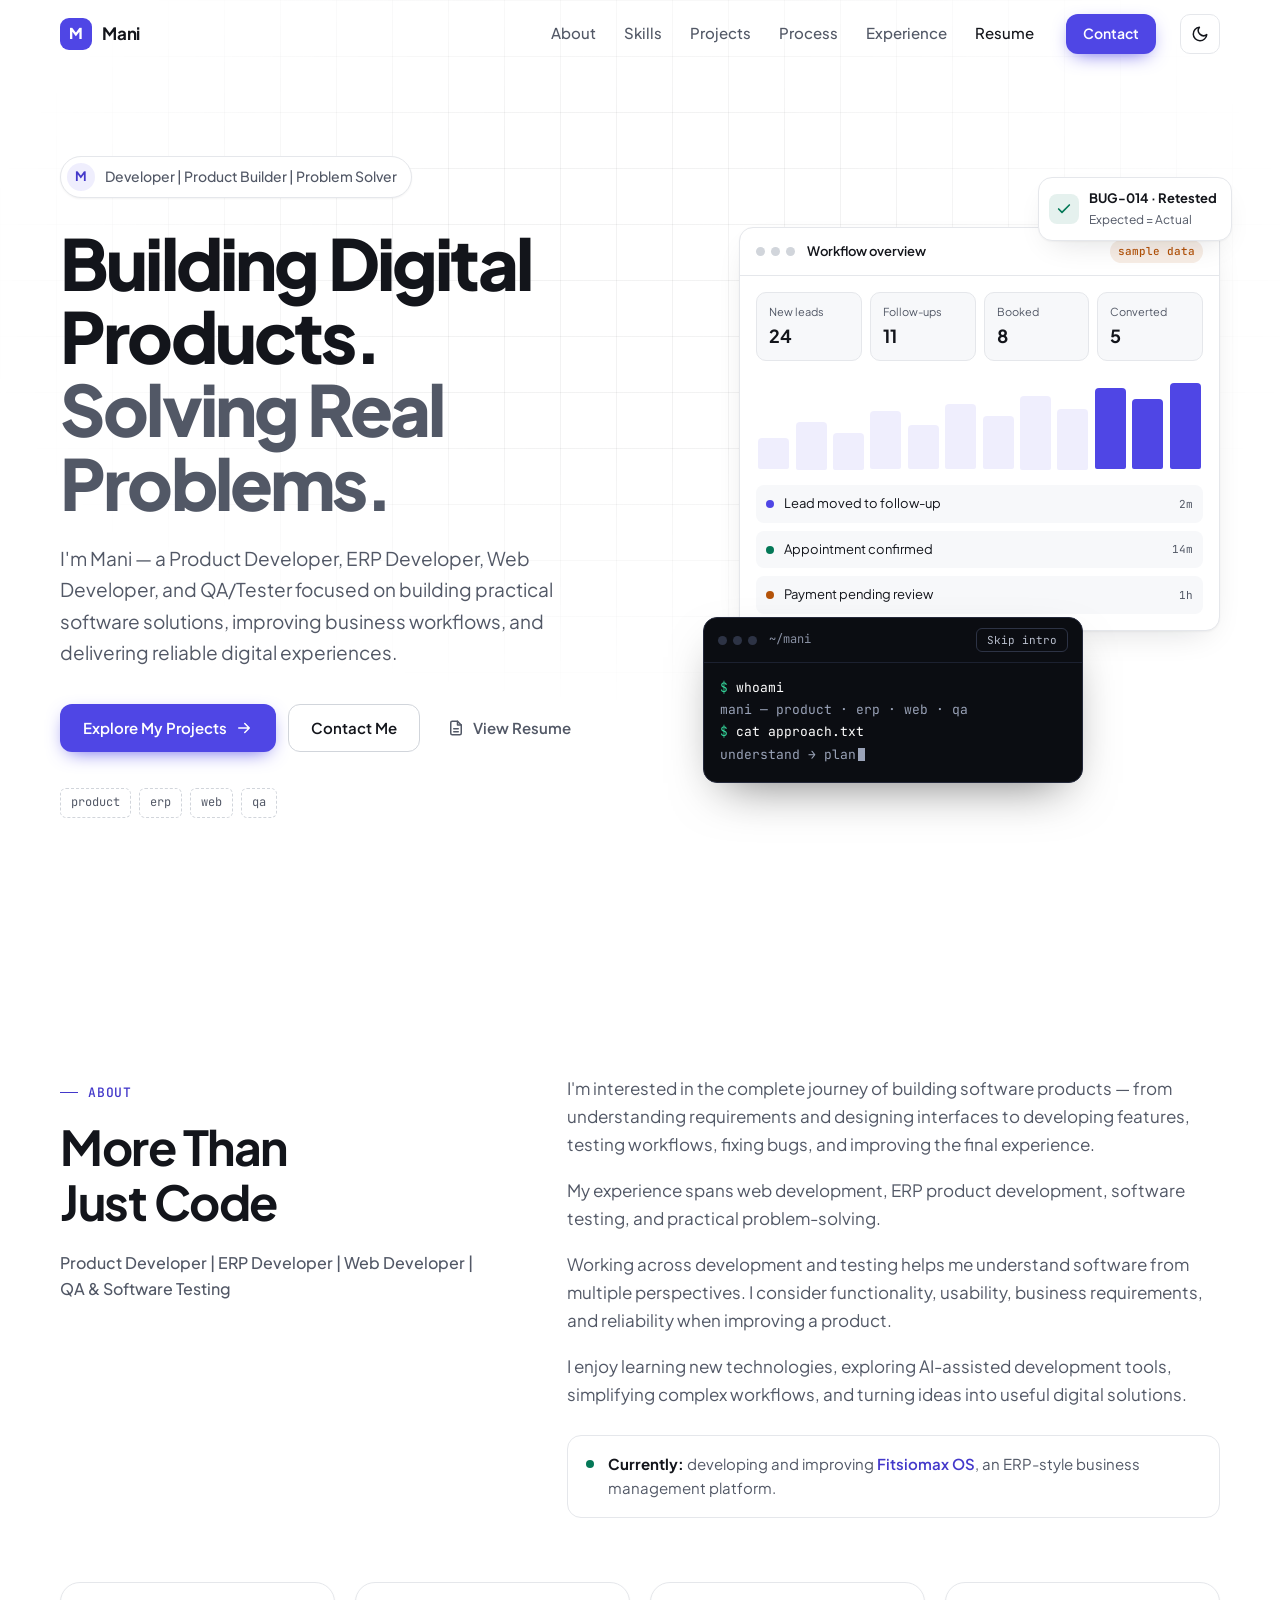
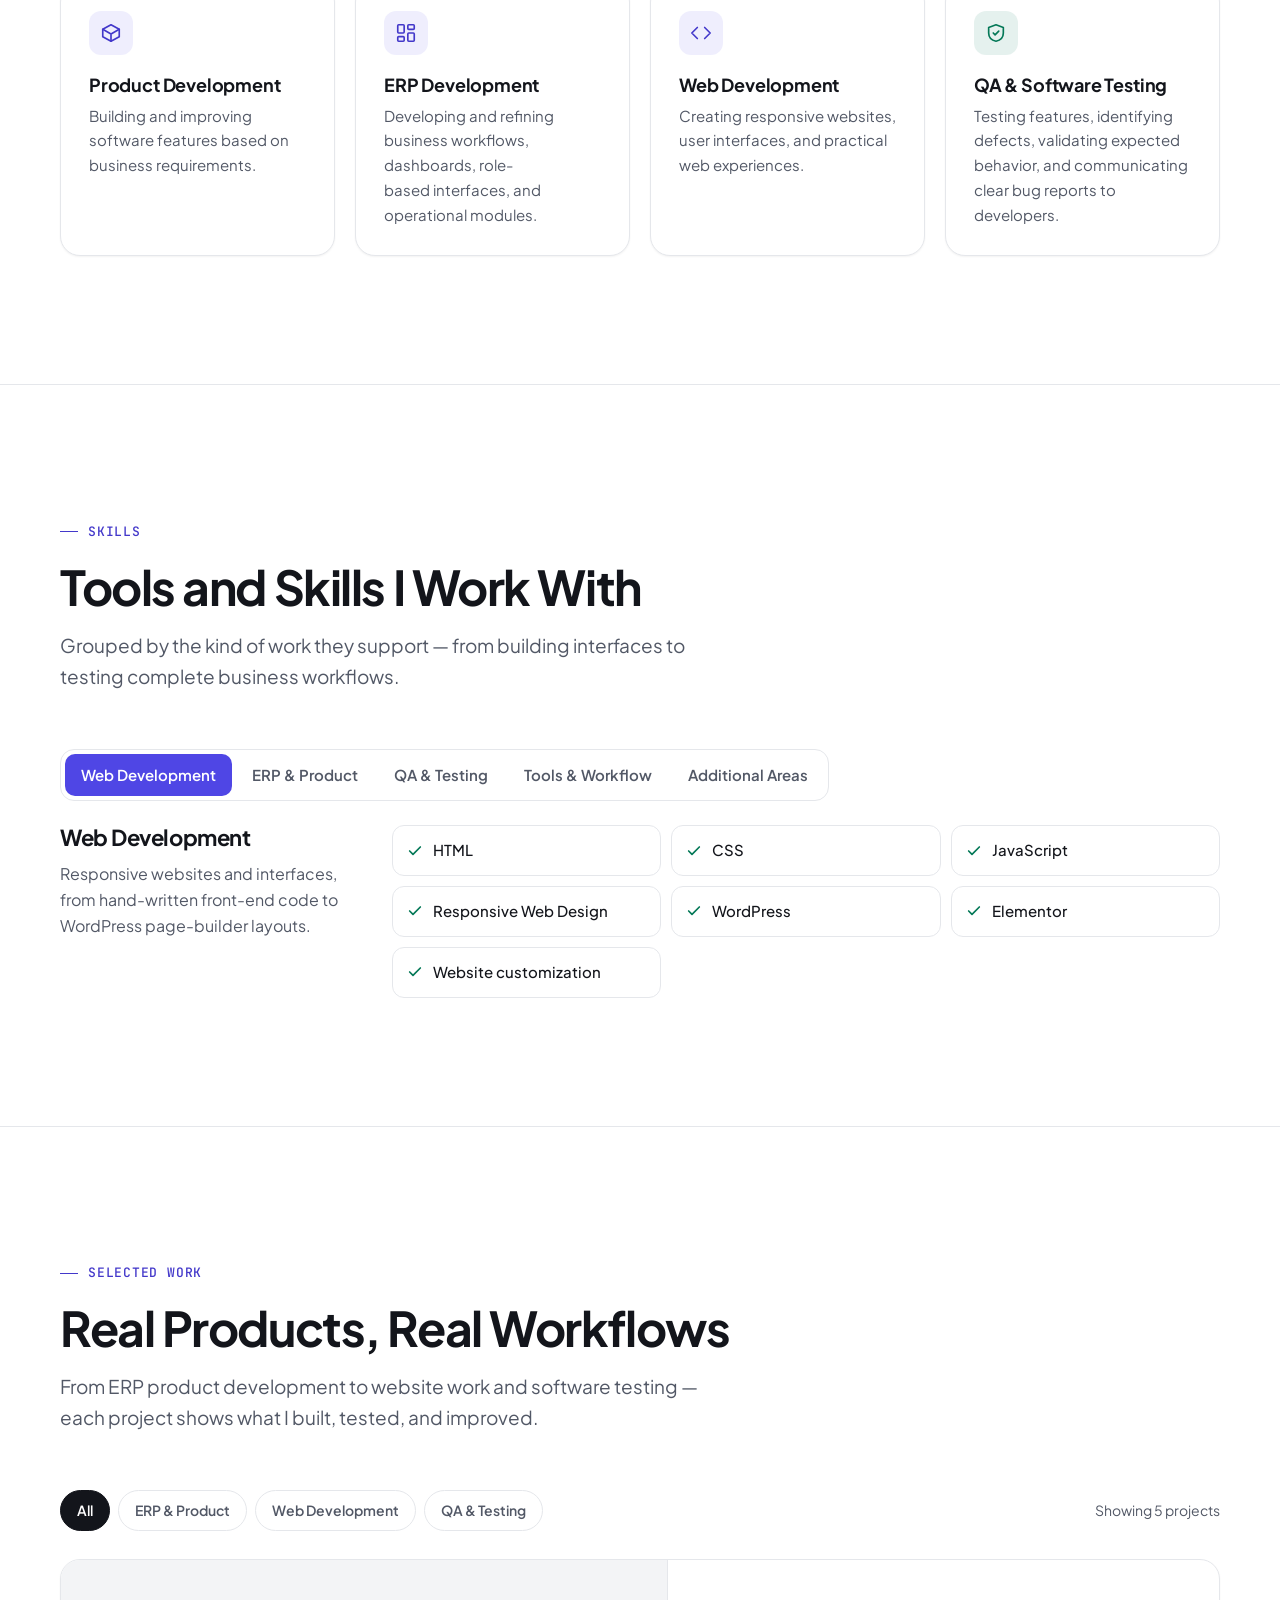
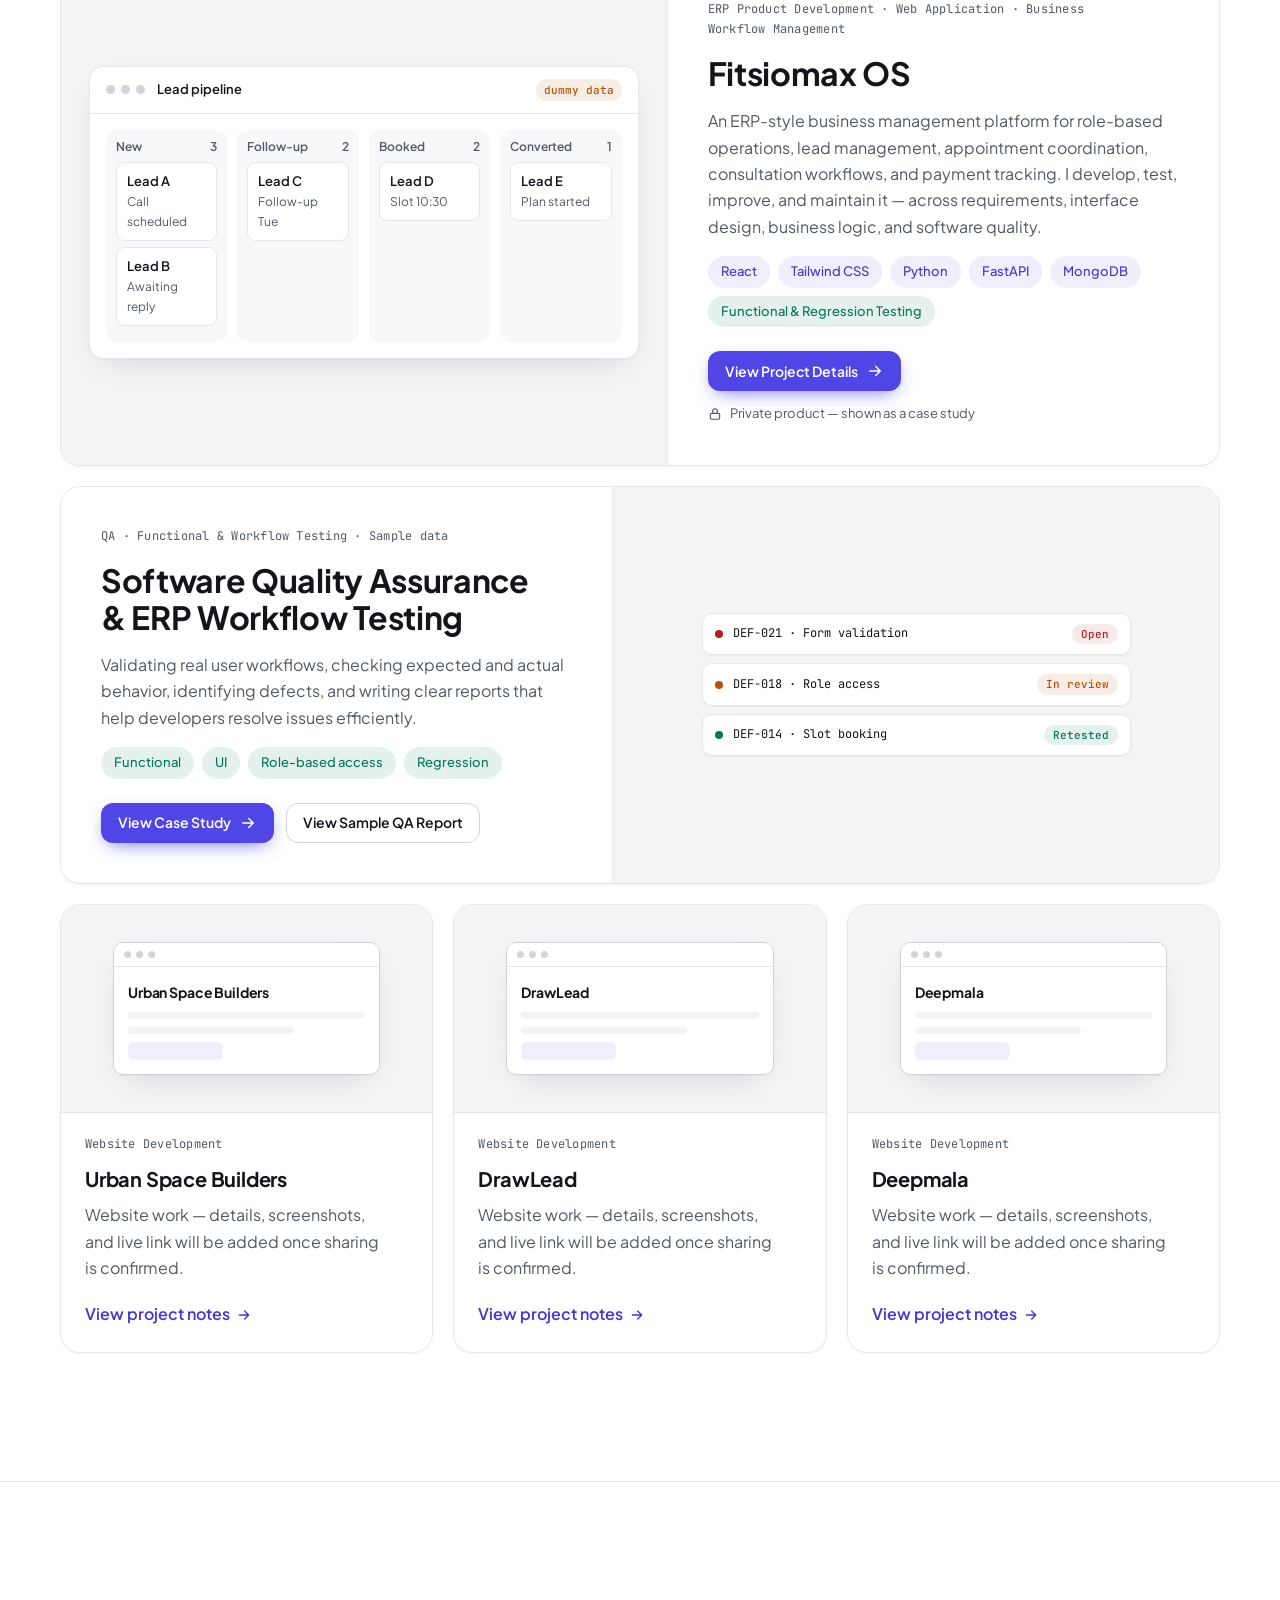
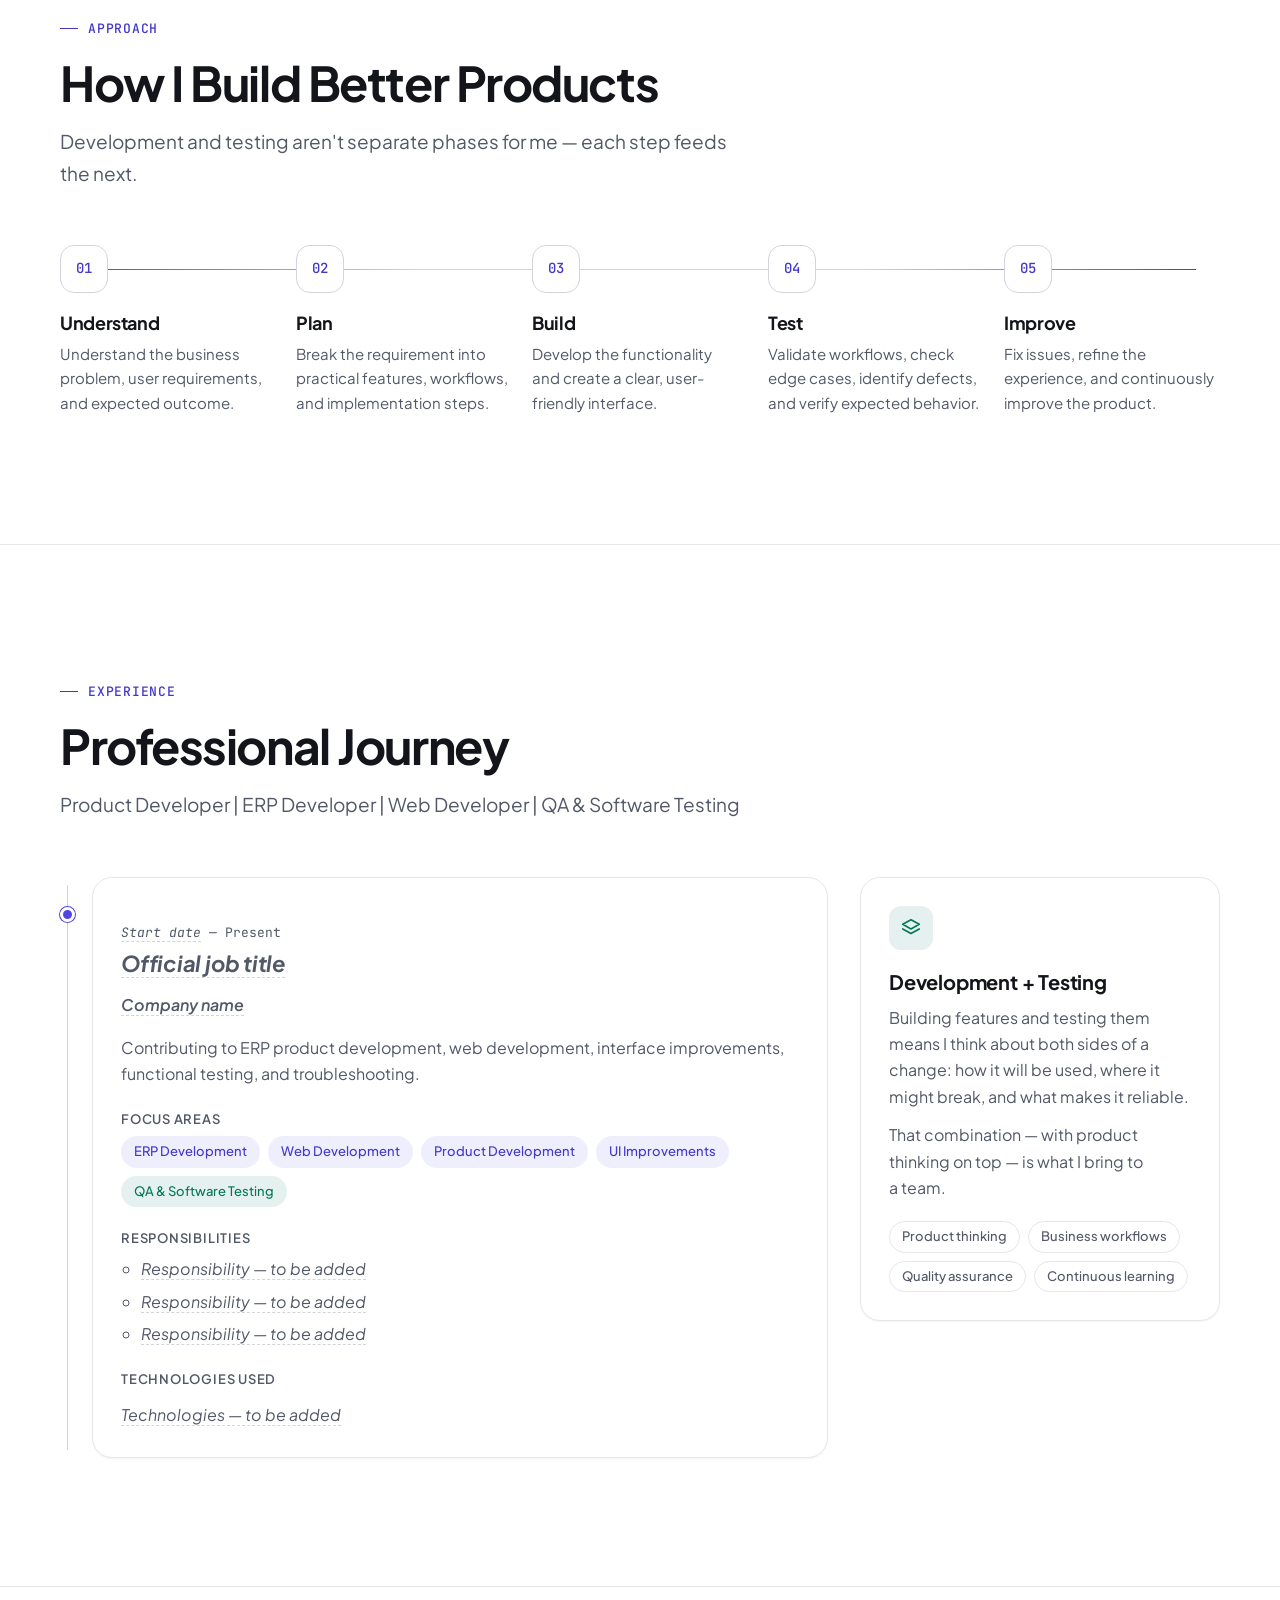
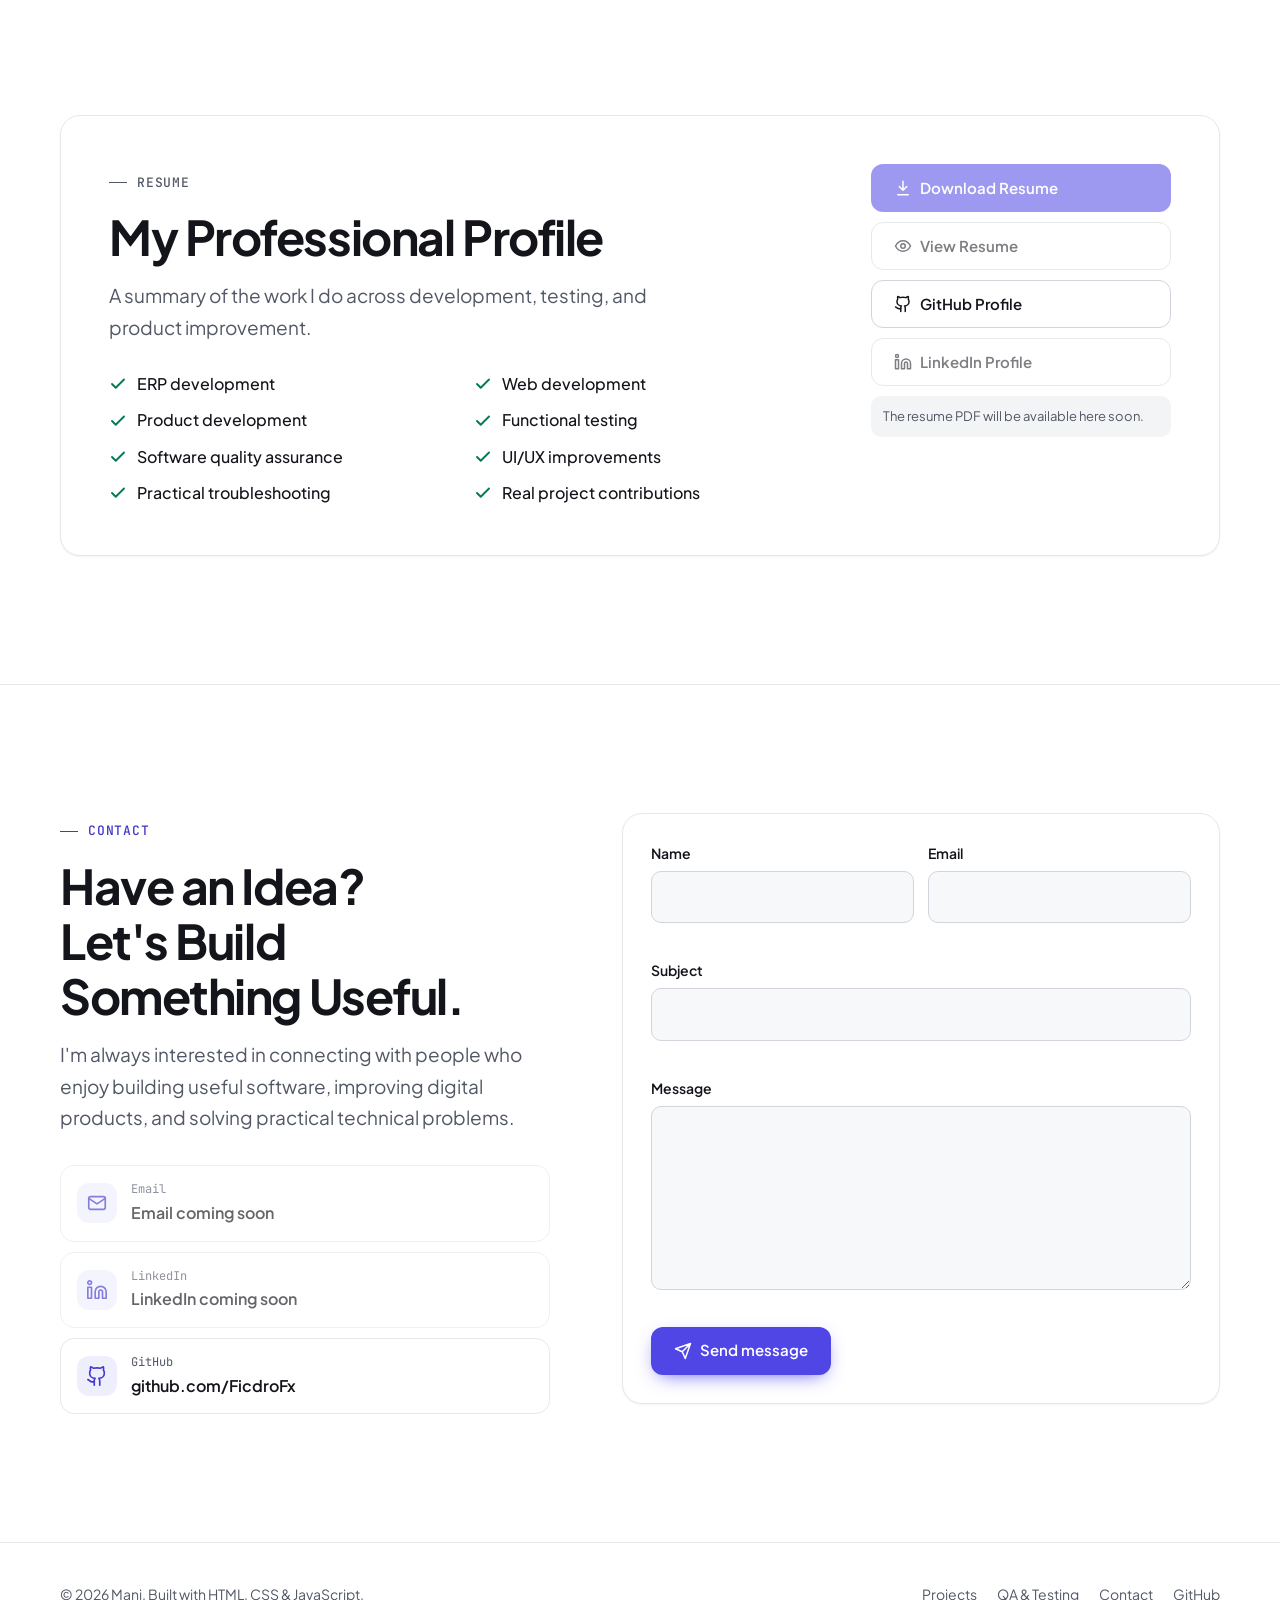
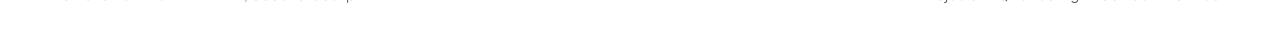
==== commit c0277546: "Remove profile photo placeholder and switch to a white background - About section is now text-only; " ====
--- a/index.html
+++ b/index.html
@@ -18,8 +18,7 @@
   <meta property="og:image:height" content="630">
   <meta name="twitter:card" content="summary_large_image">
 
-  <meta name="theme-color" content="#f6f6f3" media="(prefers-color-scheme: light)">
-  <meta name="theme-color" content="#0c0e13" media="(prefers-color-scheme: dark)">
+  <meta name="theme-color" content="#ffffff">
   <link rel="icon" href="assets/img/favicon.svg" type="image/svg+xml">
   <link rel="apple-touch-icon" href="assets/img/apple-touch-icon.png">
 
@@ -27,7 +26,7 @@
     (function () {
       var t;
       try { t = localStorage.getItem("theme"); } catch (e) {}
-      if (t !== "light" && t !== "dark") t = matchMedia("(prefers-color-scheme: dark)").matches ? "dark" : "light";
+      if (t !== "light" && t !== "dark") t = "light";
       document.documentElement.setAttribute("data-theme", t);
       document.documentElement.classList.add("js");
     })();
@@ -91,7 +90,7 @@
       <div class="container hero-grid">
         <div class="hero-copy">
           <p class="status-badge reveal">
-            <span class="avatar" data-photo data-photo-decorative aria-hidden="true">M</span>
+            <span class="avatar" aria-hidden="true">M</span>
             Developer | Product Builder | Problem Solver
           </p>
           <h1 id="hero-title" class="hero-title reveal reveal-delay-1">
@@ -173,21 +172,13 @@
     <section id="about" class="section" aria-labelledby="about-title">
       <div class="container">
         <div class="about-grid">
-          <figure class="profile-card reveal">
-            <!-- Replace with your photo by setting photoUrl in assets/js/config.js -->
-            <div class="profile-photo" data-photo>
-              <span class="profile-monogram" aria-hidden="true">M</span>
-              <span class="profile-photo-note">Photo coming soon</span>
-            </div>
-            <figcaption>
-              <strong>Mani</strong>
-              <span>Product Developer | ERP Developer | Web Developer | QA &amp; Software Testing</span>
-            </figcaption>
-          </figure>
-
-          <div class="about-copy reveal reveal-delay-1">
+          <div class="about-intro reveal">
             <p class="eyebrow">About</p>
             <h2 id="about-title" class="section-title">More Than Just Code</h2>
+            <p class="about-role">Product Developer | ERP Developer | Web Developer | QA &amp; Software Testing</p>
+          </div>
+
+          <div class="about-copy reveal reveal-delay-1">
             <p>I'm interested in the complete journey of building software products — from understanding requirements and designing interfaces to developing features, testing workflows, fixing bugs, and improving the final experience.</p>
             <p>My experience spans web development, ERP product development, software testing, and practical problem-solving.</p>
             <p>Working across development and testing helps me understand software from multiple perspectives. I consider functionality, usability, business requirements, and reliability when improving a product.</p>
--- a/assets/css/styles.css
+++ b/assets/css/styles.css
@@ -9,13 +9,14 @@
   --font-sans: "Plus Jakarta Sans", system-ui, -apple-system, "Segoe UI", Roboto, sans-serif;
   --font-mono: "JetBrains Mono", ui-monospace, SFMono-Regular, Consolas, monospace;
 
-  --bg: #f6f6f3;
+  --bg: #ffffff;
   --surface: #ffffff;
-  --surface-2: #efefea;
+  --surface-2: #f3f4f6;
+  --inset: #f7f8fa;
   --text: #13151b;
   --text-muted: #525866;
-  --border: #e2e2dc;
-  --border-strong: #cdcdc6;
+  --border: #e5e7eb;
+  --border-strong: #d1d5db;
 
   --accent: #4f46e5;
   --accent-hover: #4338ca;
@@ -31,7 +32,7 @@
 
   --shadow-sm: 0 1px 2px rgb(15 17 23 / 0.05);
   --shadow: 0 1px 2px rgb(15 17 23 / 0.04), 0 12px 32px -14px rgb(15 17 23 / 0.16);
-  --header-bg: rgb(246 246 243 / 0.82);
+  --header-bg: rgb(255 255 255 / 0.85);
   --grid-line: rgb(19 21 27 / 0.055);
 
   --radius-lg: 20px;
@@ -51,6 +52,7 @@
   --bg: #0c0e13;
   --surface: #13161d;
   --surface-2: #1a1e27;
+  --inset: #0c0e13;
   --text: #ecedf1;
   --text-muted: #a3a9b7;
   --border: #242936;
@@ -489,7 +491,7 @@
   padding: 10px 12px;
   border: 1px solid var(--border);
   border-radius: var(--radius-sm);
-  background: var(--bg);
+  background: var(--inset);
 }
 .mock-stat span { display: block; font-size: 0.6875rem; color: var(--text-muted); white-space: nowrap; overflow: hidden; text-overflow: ellipsis; }
 .mock-stat strong { font-size: 1.125rem; letter-spacing: -0.02em; }
@@ -519,7 +521,7 @@
   font-size: 0.8125rem;
   padding: 8px 10px;
   border-radius: 8px;
-  background: var(--bg);
+  background: var(--inset);
 }
 .mock-rows li span:last-child { margin-left: auto; font-family: var(--font-mono); font-size: 0.6875rem; color: var(--text-muted); }
 .dot { width: 8px; height: 8px; border-radius: 50%; flex: none; background: var(--accent); }
@@ -533,7 +535,7 @@
   .mock-board { grid-template-columns: repeat(3, minmax(0, 1fr)); }
   .mock-board .mock-col:nth-child(4) { display: none; }
 }
-.mock-col { background: var(--bg); border-radius: var(--radius-sm); padding: 10px; min-width: 0; }
+.mock-col { background: var(--inset); border-radius: var(--radius-sm); padding: 10px; min-width: 0; }
 .mock-col h4 {
   display: flex; justify-content: space-between;
   font-size: 0.75rem; font-weight: 600; color: var(--text-muted); margin-bottom: 8px; letter-spacing: 0;
@@ -557,7 +559,7 @@
   padding: 8px 10px;
   border: 1px solid var(--border);
   border-radius: 8px;
-  background: var(--bg);
+  background: var(--inset);
   color: var(--text);
   font-size: 0.8125rem;
 }
@@ -629,7 +631,7 @@
   padding: 12px 14px;
   border: 1px solid var(--border-strong);
   border-radius: var(--radius-sm);
-  background: var(--bg);
+  background: var(--inset);
   font-size: 1rem;
   transition: border-color 0.2s, box-shadow 0.2s;
 }
@@ -825,49 +827,15 @@
 /* About */
 .about-grid {
   display: grid;
-  grid-template-columns: minmax(0, 340px) minmax(0, 1fr);
+  grid-template-columns: minmax(0, 0.8fr) minmax(0, 1.2fr);
   gap: clamp(32px, 6vw, 72px);
   align-items: start;
   margin-bottom: clamp(40px, 6vw, 64px);
 }
-.profile-card { margin: 0; }
-.profile-photo {
-  position: relative;
-  aspect-ratio: 4 / 5;
-  border-radius: var(--radius-lg);
-  border: 1px solid var(--border);
-  background:
-    radial-gradient(circle at 30% 20%, var(--accent-soft), transparent 60%),
-    var(--surface-2);
-  display: grid;
-  place-items: center;
-  overflow: hidden;
-}
-.profile-photo img { width: 100%; height: 100%; object-fit: cover; }
-.profile-monogram {
-  font-size: 6rem;
-  font-weight: 800;
-  letter-spacing: -0.05em;
-  color: var(--accent-text);
-  opacity: 0.85;
-}
-.profile-photo-note {
-  position: absolute;
-  bottom: 14px;
-  left: 50%;
-  transform: translateX(-50%);
-  font-family: var(--font-mono);
-  font-size: 0.6875rem;
-  color: var(--text-muted);
-  white-space: nowrap;
-}
-.profile-card figcaption { margin-top: 16px; display: grid; gap: 2px; }
-.profile-card figcaption strong { font-size: 1.125rem; }
-.profile-card figcaption span { color: var(--text-muted); font-size: 0.9375rem; }
+.about-intro { position: sticky; top: calc(var(--header-h) + 32px); }
+.about-role { margin-top: 20px; font-weight: 500; color: var(--text-muted); }
 
 .about-copy { display: grid; gap: 18px; font-size: 1.0625rem; color: var(--text-muted); }
-.about-copy .section-title { color: var(--text); }
-.about-copy .eyebrow { margin-bottom: 0; }
 
 .now-card {
   display: flex;
@@ -885,7 +853,7 @@
 
 @media (max-width: 799px) {
   .about-grid { grid-template-columns: 1fr; }
-  .profile-card { max-width: 300px; }
+  .about-intro { position: static; }
 }
 
 /* Skills */
@@ -1364,7 +1332,7 @@
 .bug-id { font-family: var(--font-mono); font-weight: 600; font-size: 0.875rem; margin-right: auto; }
 .bug-fields { display: grid; grid-template-columns: 180px 1fr; margin: 0; }
 .bug-fields dt, .bug-fields dd { padding: 12px 20px; border-bottom: 1px solid var(--border); margin: 0; }
-.bug-fields dt { font-size: 0.8125rem; font-weight: 600; color: var(--text-muted); background: var(--bg); }
+.bug-fields dt { font-size: 0.8125rem; font-weight: 600; color: var(--text-muted); background: var(--inset); }
 .bug-fields dd ol { padding-left: 18px; display: grid; gap: 4px; }
 .bug-fields > :nth-last-child(-n + 2) { border-bottom: 0; }
 .expected { color: var(--green); font-weight: 500; }
@@ -1380,13 +1348,13 @@
 .table { width: 100%; border-collapse: collapse; font-size: 0.875rem; min-width: 640px; }
 .table caption { text-align: left; padding: 14px 16px; font-weight: 600; border-bottom: 1px solid var(--border); }
 .table th, .table td { padding: 12px 16px; text-align: left; border-bottom: 1px solid var(--border); vertical-align: top; }
-.table th { font-size: 0.75rem; text-transform: uppercase; letter-spacing: 0.05em; color: var(--text-muted); background: var(--bg); font-weight: 600; }
+.table th { font-size: 0.75rem; text-transform: uppercase; letter-spacing: 0.05em; color: var(--text-muted); background: var(--inset); font-weight: 600; }
 .table tr:last-child td { border-bottom: 0; }
 .table td:first-child { font-family: var(--font-mono); white-space: nowrap; }
 
 /* 404 */
 .not-found { min-height: calc(100vh - var(--header-h) - 120px); display: grid; place-items: center; text-align: center; padding-block: 64px; }
-.not-found-code { font-family: var(--font-mono); font-size: clamp(4rem, 14vw, 8rem); font-weight: 500; letter-spacing: -0.05em; color: var(--accent-text); line-height: 1; }
+.not-found .not-found-code { font-family: var(--font-mono); font-size: clamp(4rem, 14vw, 8rem); font-weight: 500; letter-spacing: -0.05em; color: var(--accent-text); line-height: 1; }
 .not-found h1 { font-size: clamp(1.75rem, 4vw, 2.5rem); margin-top: 16px; }
 .not-found p { color: var(--text-muted); margin: 14px auto 0; max-width: 460px; }
 .not-found .hero-actions { justify-content: center; }
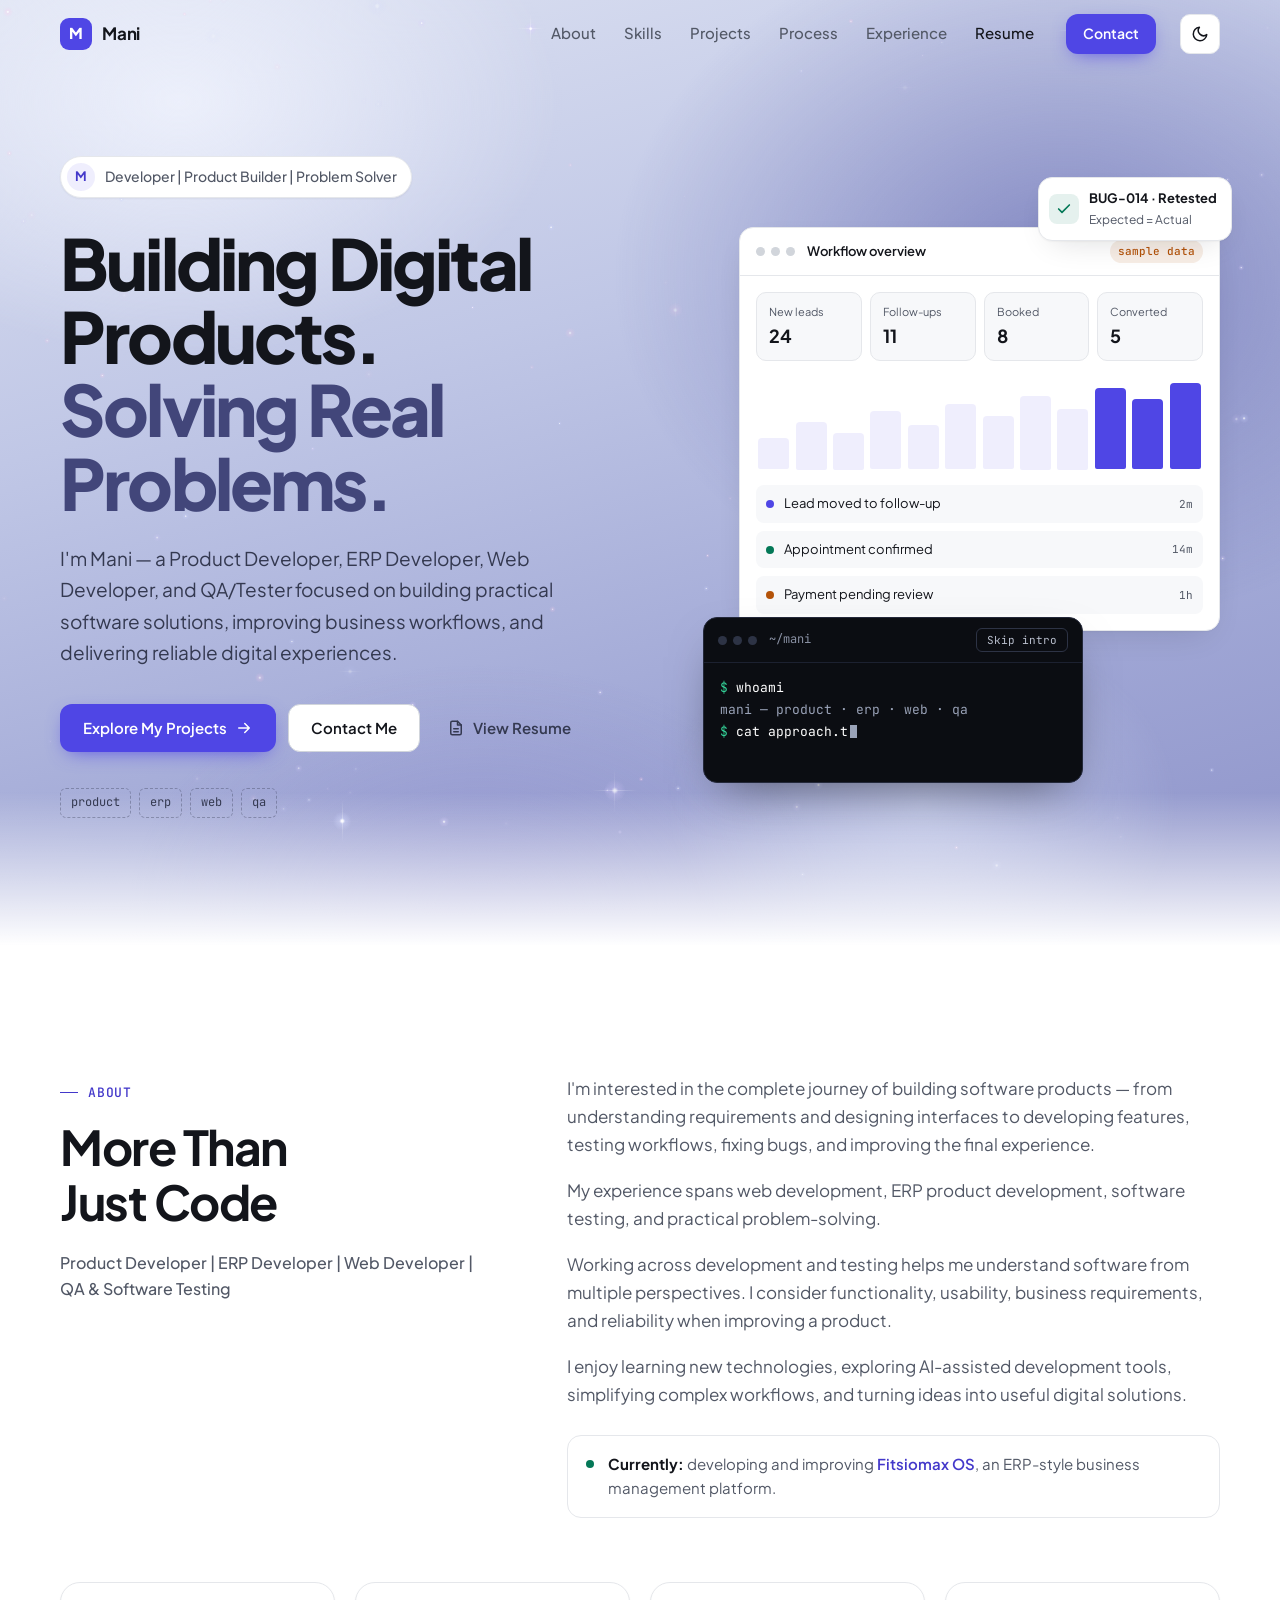
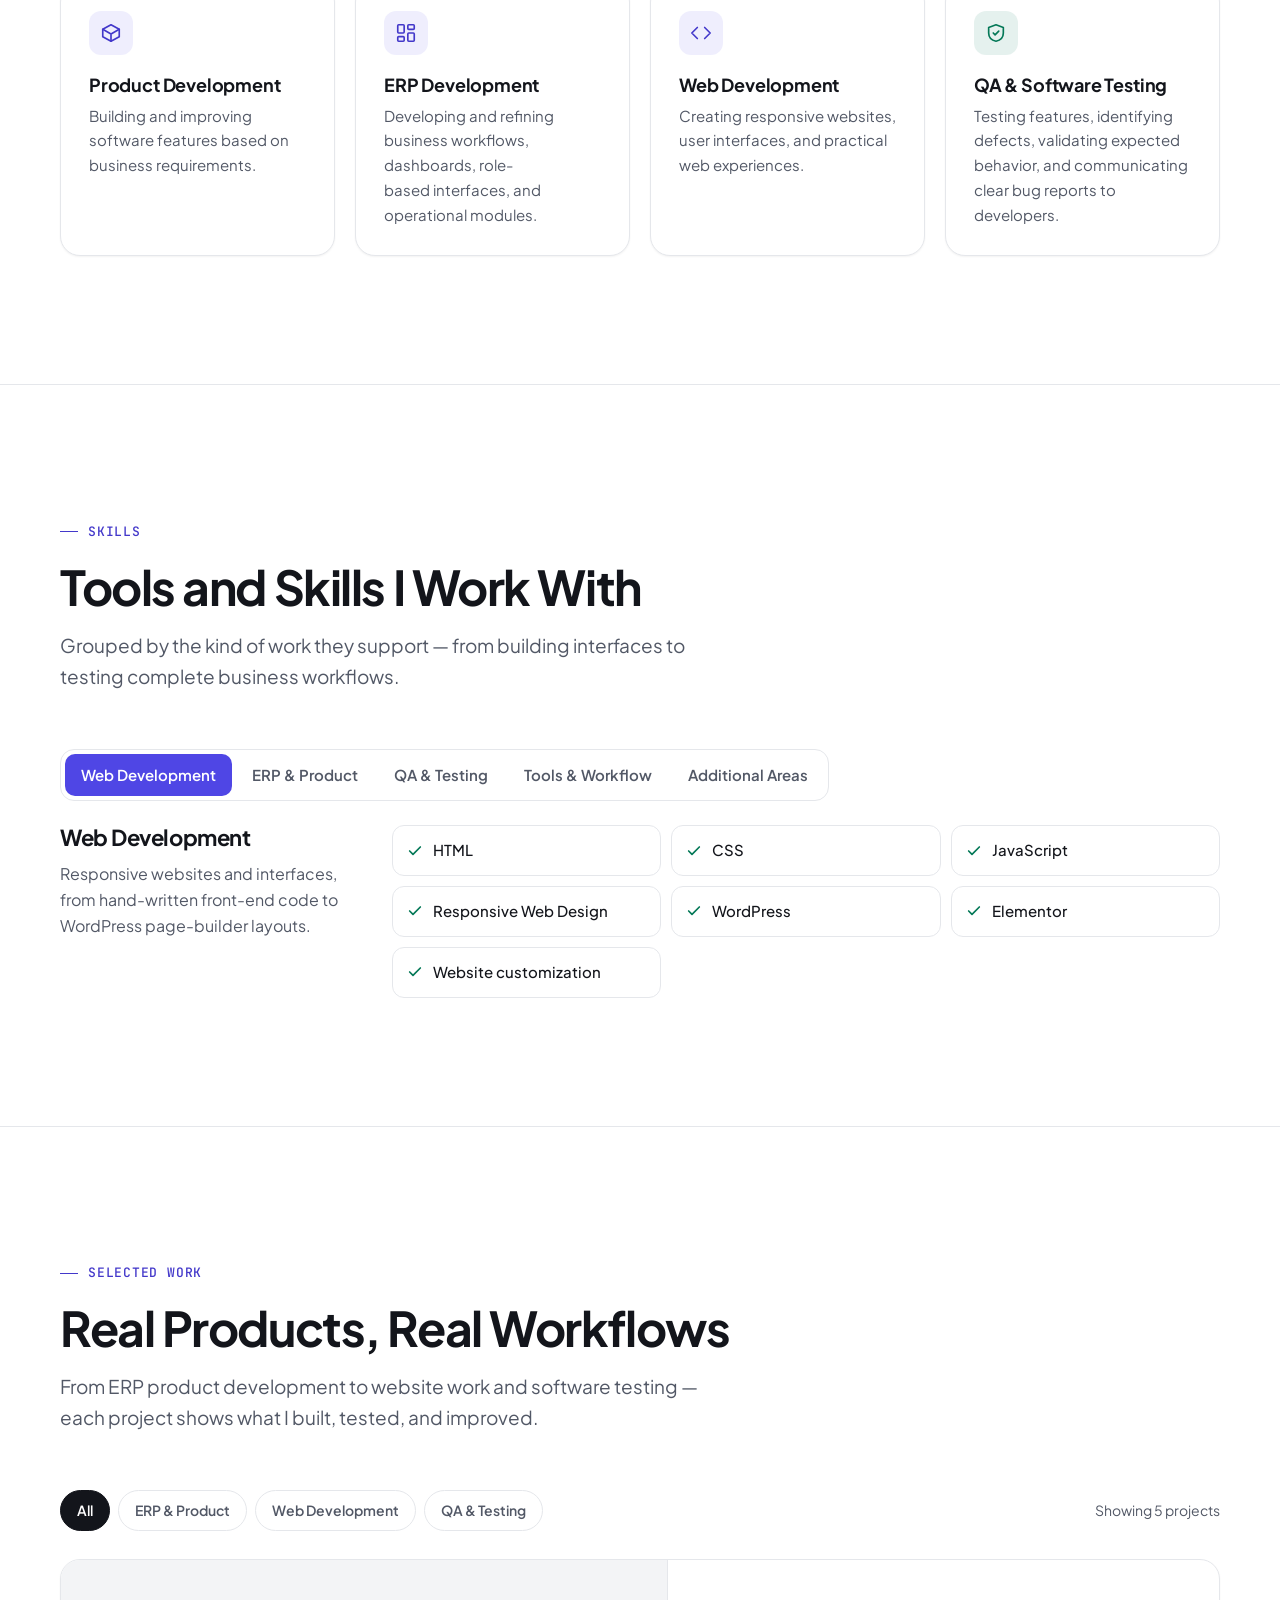
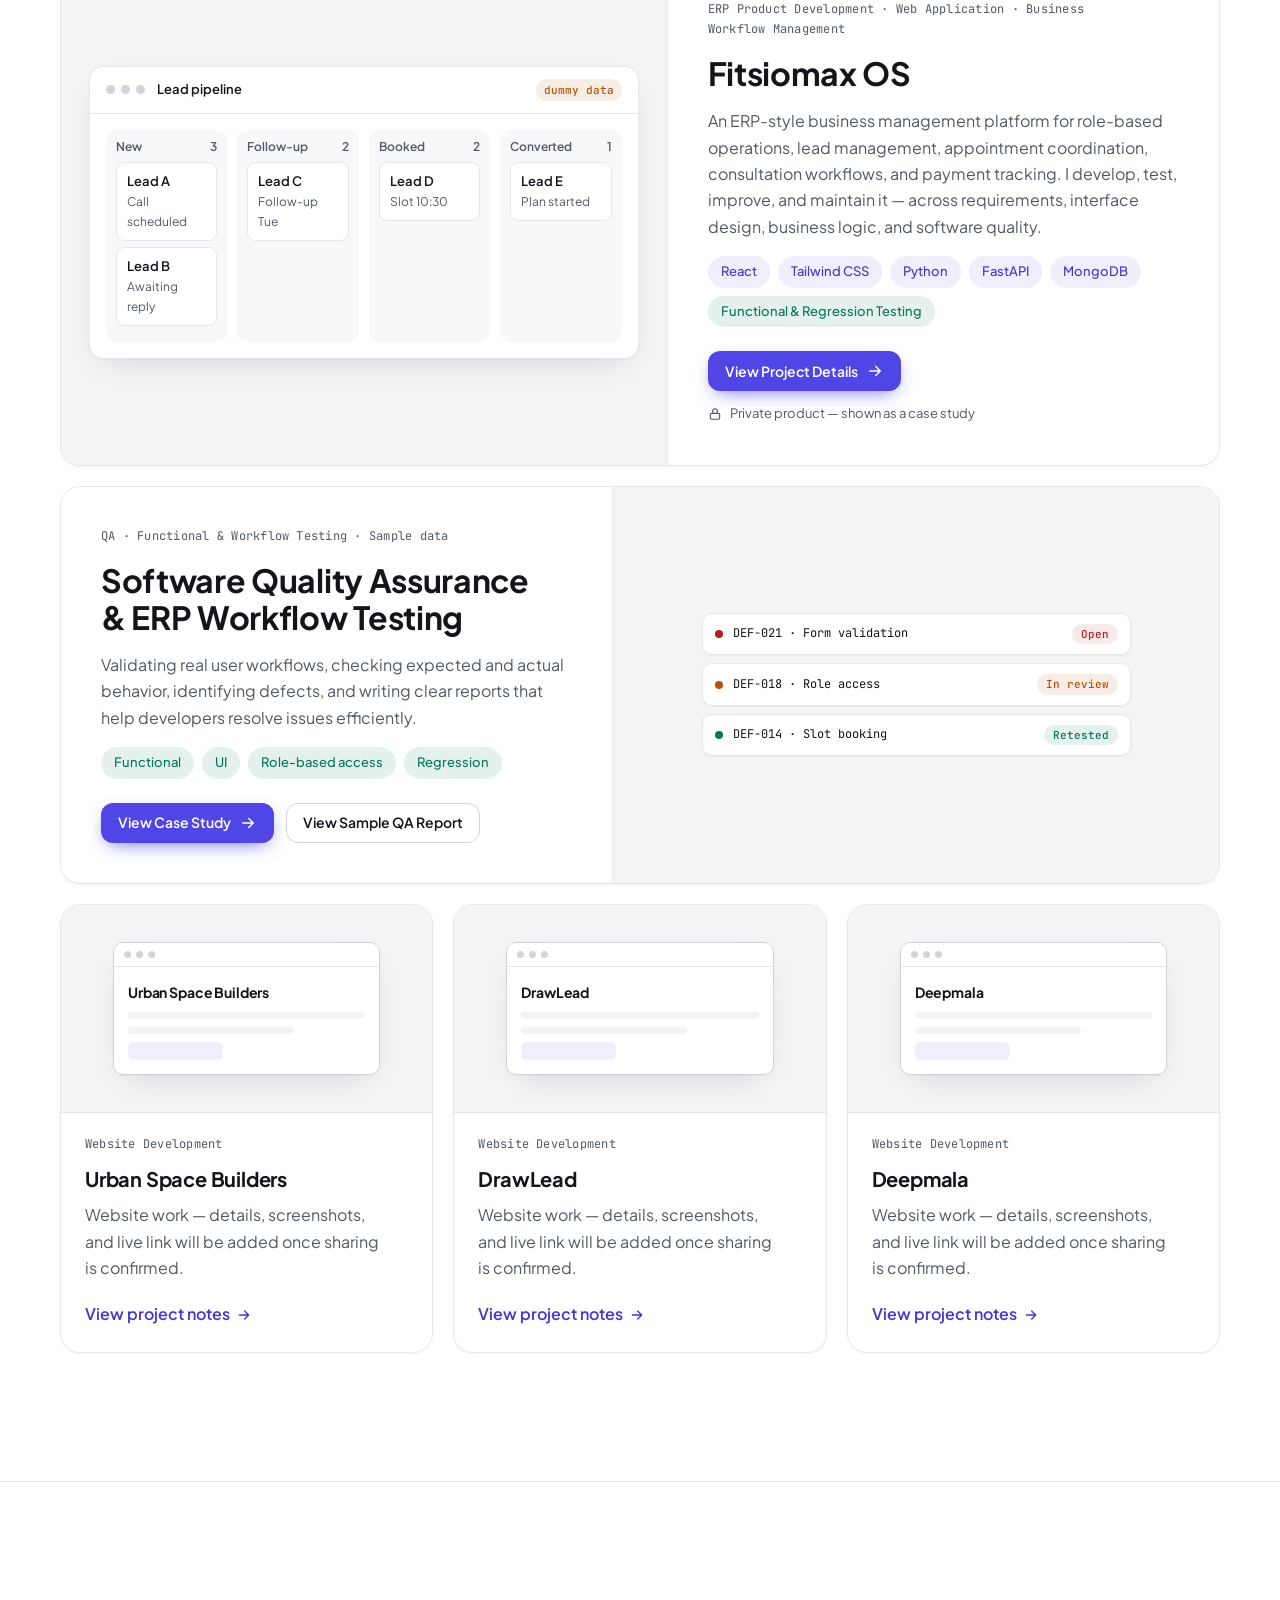
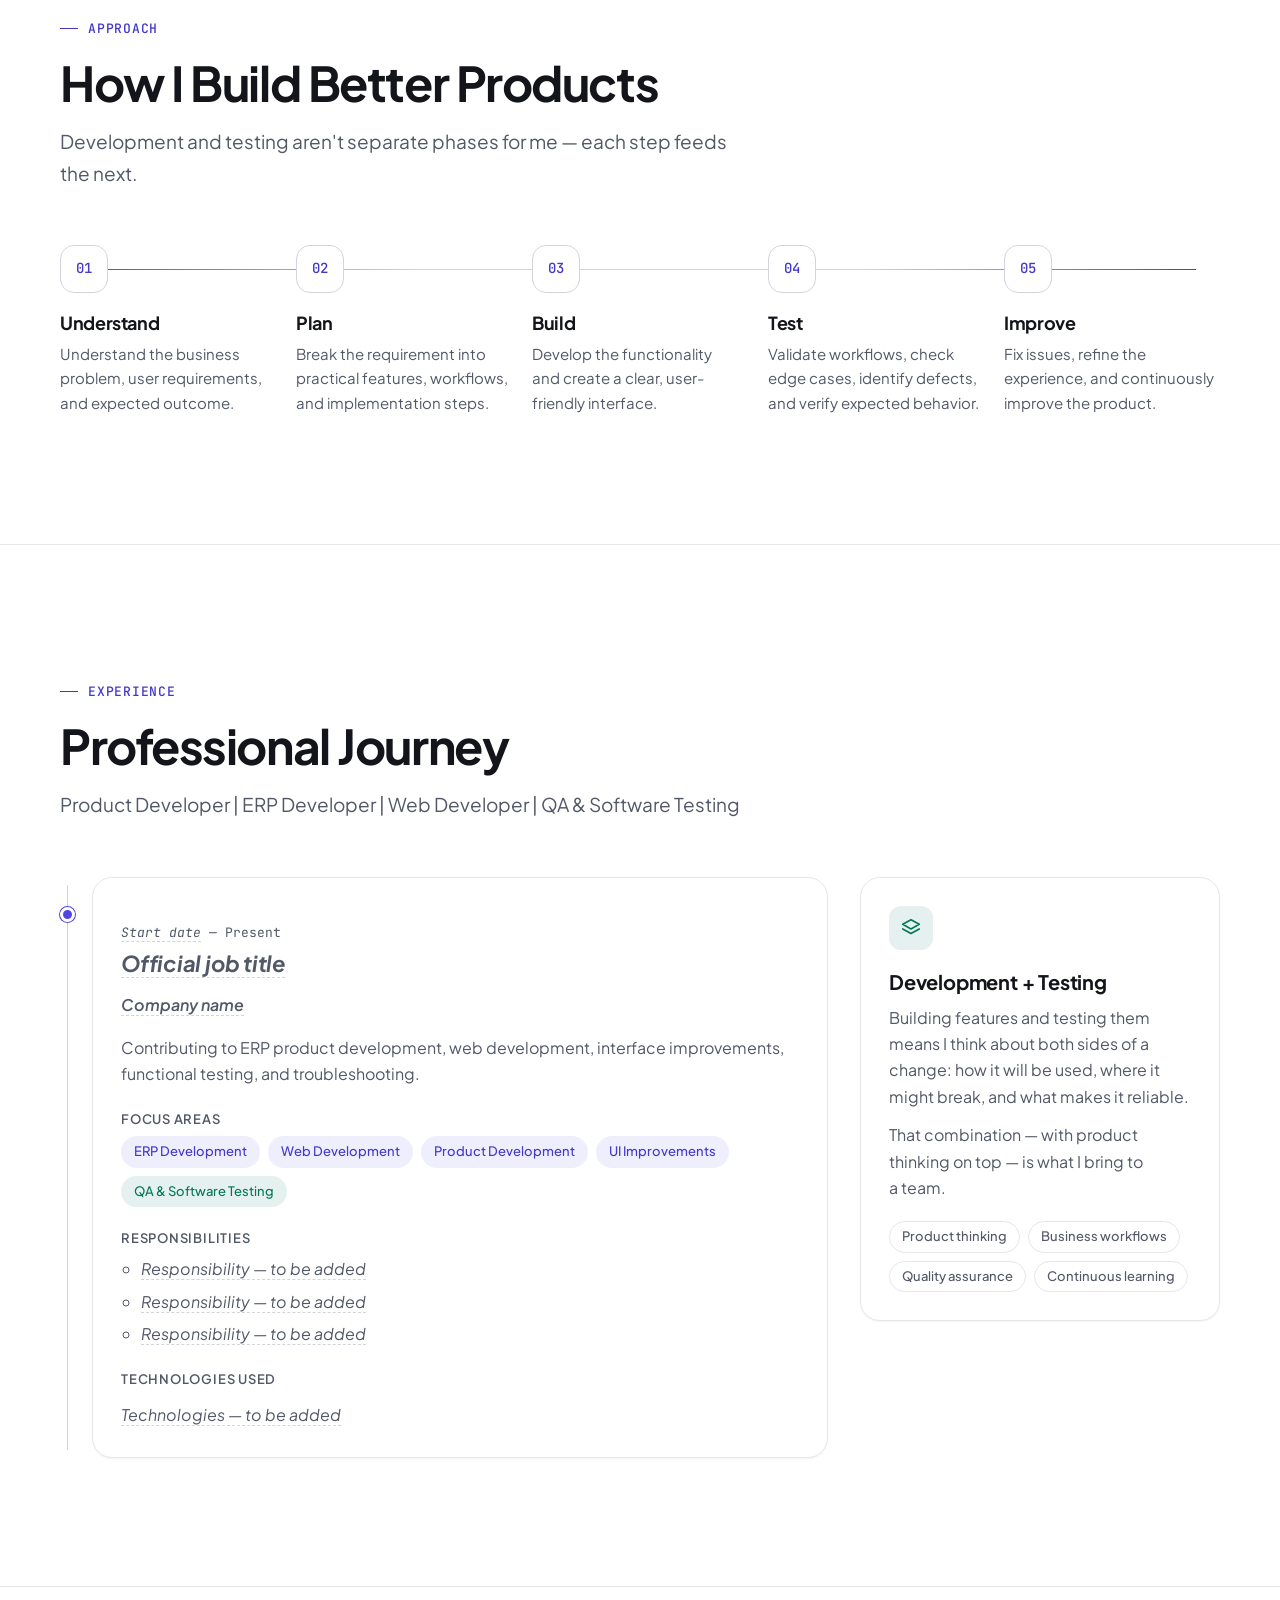
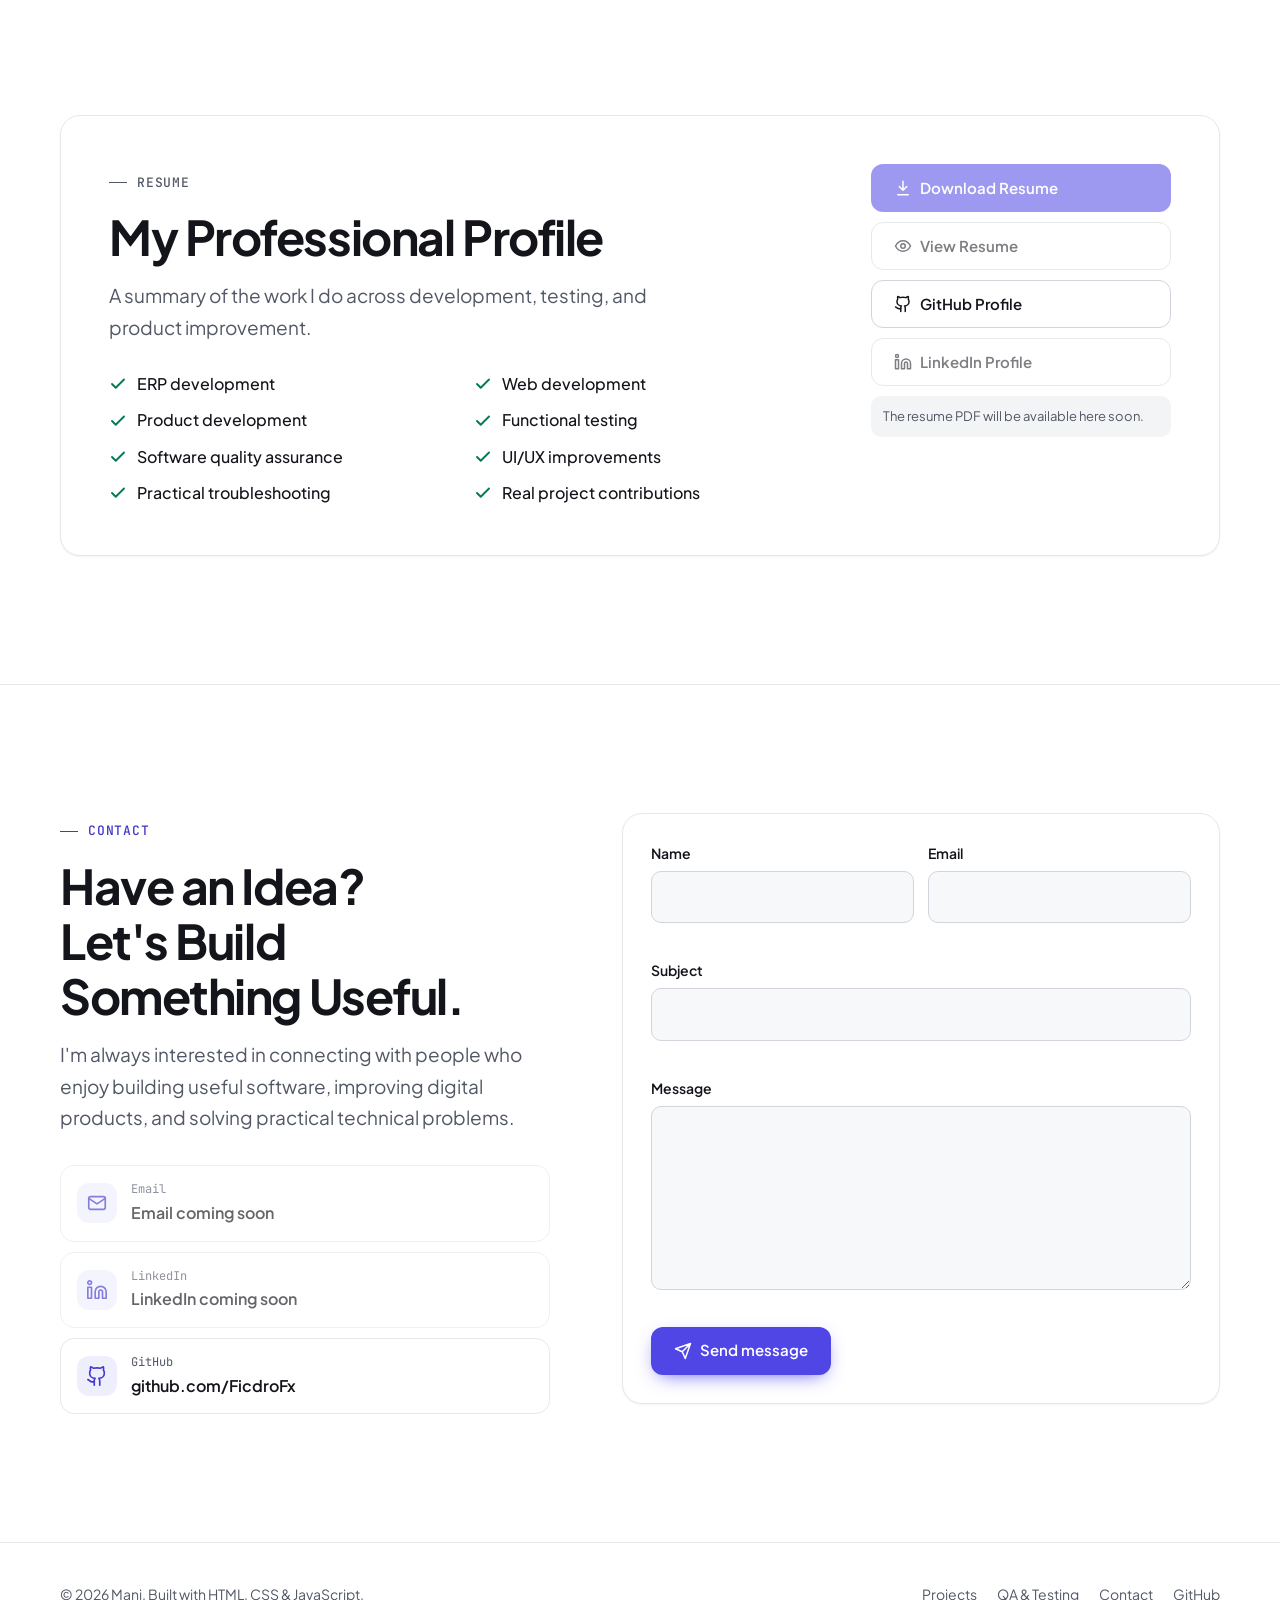
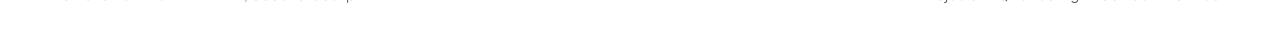
==== commit 66549deb: "Add animated starfield background to the hero - Nebula clouds (CSS) behind the hero, in periwinkle f" ====
--- a/index.html
+++ b/index.html
@@ -87,6 +87,13 @@
 
     <!-- ============ HERO ============ -->
     <section id="top" class="hero" aria-labelledby="hero-title">
+      <div class="hero-sky" data-sky aria-hidden="true">
+        <span class="sky-cloud c1"></span>
+        <span class="sky-cloud c2"></span>
+        <span class="sky-cloud c3"></span>
+        <span class="sky-cloud c4"></span>
+        <canvas class="sky-canvas"></canvas>
+      </div>
       <div class="container hero-grid">
         <div class="hero-copy">
           <p class="status-badge reveal">
--- a/assets/css/styles.css
+++ b/assets/css/styles.css
@@ -35,6 +35,20 @@
   --header-bg: rgb(255 255 255 / 0.85);
   --grid-line: rgb(19 21 27 / 0.055);
 
+  /* Hero sky */
+  --sky-base: linear-gradient(165deg, #dde2f2 0%, #c0c7e6 36%, #a1a8d6 70%, #8d92c9 100%);
+  --sky-c1: rgb(84 88 166 / 0.55);
+  --sky-c2: rgb(240 243 253 / 0.85);
+  --sky-c3: rgb(128 124 198 / 0.32);
+  --sky-c4: rgb(214 222 246 / 0.55);
+  --sky-line: rgb(255 255 255);
+  --sky-glow: rgb(125 135 255 / 0.95);
+  --sky-line-alpha: 0.9;
+  --sky-muted: #343950;
+  --sky-title-2: #42467a;
+  --sky-chip-border: rgb(52 57 80 / 0.35);
+  --sky-hover: rgb(255 255 255 / 0.4);
+
   --radius-lg: 20px;
   --radius: 14px;
   --radius-sm: 10px;
@@ -74,6 +88,19 @@
   --shadow: 0 1px 2px rgb(0 0 0 / 0.3), 0 16px 40px -16px rgb(0 0 0 / 0.6);
   --header-bg: rgb(12 14 19 / 0.78);
   --grid-line: rgb(255 255 255 / 0.04);
+
+  --sky-base: linear-gradient(165deg, #0d1022 0%, #141838 45%, #1c2050 100%);
+  --sky-c1: rgb(88 94 200 / 0.38);
+  --sky-c2: rgb(150 165 255 / 0.12);
+  --sky-c3: rgb(130 90 200 / 0.25);
+  --sky-c4: rgb(90 130 220 / 0.18);
+  --sky-line: rgb(222 226 255);
+  --sky-glow: rgb(123 127 255 / 0.95);
+  --sky-line-alpha: 0.8;
+  --sky-muted: #b3b8d4;
+  --sky-title-2: #a3a7dc;
+  --sky-chip-border: rgb(179 184 212 / 0.35);
+  --sky-hover: rgb(255 255 255 / 0.08);
 
   color-scheme: dark;
 }
@@ -736,18 +763,42 @@
   padding-bottom: var(--section-y);
   isolation: isolate;
 }
-.hero::before {
-  content: "";
+/* Hero sky: nebula clouds (CSS) + stars and constellations (canvas, see initSky in main.js) */
+.hero-sky {
   position: absolute;
   inset: calc(var(--header-h) * -1) 0 0;
   z-index: -1;
-  background-image:
-    linear-gradient(var(--grid-line) 1px, transparent 1px),
-    linear-gradient(90deg, var(--grid-line) 1px, transparent 1px);
-  background-size: 56px 56px;
-  -webkit-mask-image: radial-gradient(ellipse 70% 60% at 50% 30%, #000 30%, transparent 75%);
-  mask-image: radial-gradient(ellipse 70% 60% at 50% 30%, #000 30%, transparent 75%);
-}
+  overflow: hidden;
+  background: var(--sky-base);
+}
+.hero-sky::after {
+  content: "";
+  position: absolute;
+  left: 0;
+  right: 0;
+  bottom: 0;
+  height: clamp(80px, 12vw, 160px);
+  background: linear-gradient(to bottom, transparent, var(--bg));
+}
+.sky-cloud {
+  position: absolute;
+  border-radius: 50%;
+  will-change: transform;
+}
+.sky-cloud.c1 { width: 70vmax; height: 55vmax; right: -18vmax; top: -6vmax; background: radial-gradient(closest-side, var(--sky-c1), transparent); }
+.sky-cloud.c2 { width: 60vmax; height: 40vmax; left: -16vmax; top: -12vmax; background: radial-gradient(closest-side, var(--sky-c2), transparent); }
+.sky-cloud.c3 { width: 55vmax; height: 38vmax; left: 10vmax; bottom: -16vmax; background: radial-gradient(closest-side, var(--sky-c3), transparent); }
+.sky-cloud.c4 { width: 40vmax; height: 30vmax; right: 8vmax; bottom: -4vmax; background: radial-gradient(closest-side, var(--sky-c4), transparent); }
+.sky-canvas { position: absolute; inset: 0; width: 100%; height: 100%; }
+
+@media (prefers-reduced-motion: no-preference) {
+  .sky-cloud.c1 { animation: drift-a 34s ease-in-out infinite alternate; }
+  .sky-cloud.c2 { animation: drift-b 40s ease-in-out infinite alternate; }
+  .sky-cloud.c3 { animation: drift-a 46s ease-in-out infinite alternate-reverse; }
+  .sky-cloud.c4 { animation: drift-b 30s ease-in-out infinite alternate-reverse; }
+}
+@keyframes drift-a { to { transform: translate3d(-6%, 5%, 0) scale(1.08); } }
+@keyframes drift-b { to { transform: translate3d(7%, -4%, 0) scale(1.05); } }
 
 .hero-grid {
   display: grid;
@@ -763,17 +814,19 @@
   letter-spacing: -0.04em;
   font-weight: 800;
 }
-.hero-title span { display: block; color: var(--text-muted); }
-.hero-text { margin-top: 24px; max-width: 560px; font-size: clamp(1.0625rem, 1.6vw, 1.1875rem); color: var(--text-muted); }
+.hero-title span { display: block; color: var(--sky-title-2); }
+.hero-text { margin-top: 24px; max-width: 560px; font-size: clamp(1.0625rem, 1.6vw, 1.1875rem); color: var(--sky-muted); }
+.hero .btn-ghost { color: var(--sky-muted); }
+.hero .btn-ghost:hover { color: var(--text); background: var(--sky-hover); }
 .hero-actions { display: flex; flex-wrap: wrap; gap: 12px; margin-top: 36px; }
 .hero-roles { display: flex; flex-wrap: wrap; gap: 8px; margin-top: 36px; list-style: none; padding: 0; }
 .hero-roles li {
   font-family: var(--font-mono);
   font-size: 0.75rem;
-  color: var(--text-muted);
+  color: var(--sky-muted);
   padding: 4px 10px;
   border-radius: 6px;
-  border: 1px dashed var(--border-strong);
+  border: 1px dashed var(--sky-chip-border);
 }
 
 .hero-visual { position: relative; padding: 36px 0 152px 36px; }
